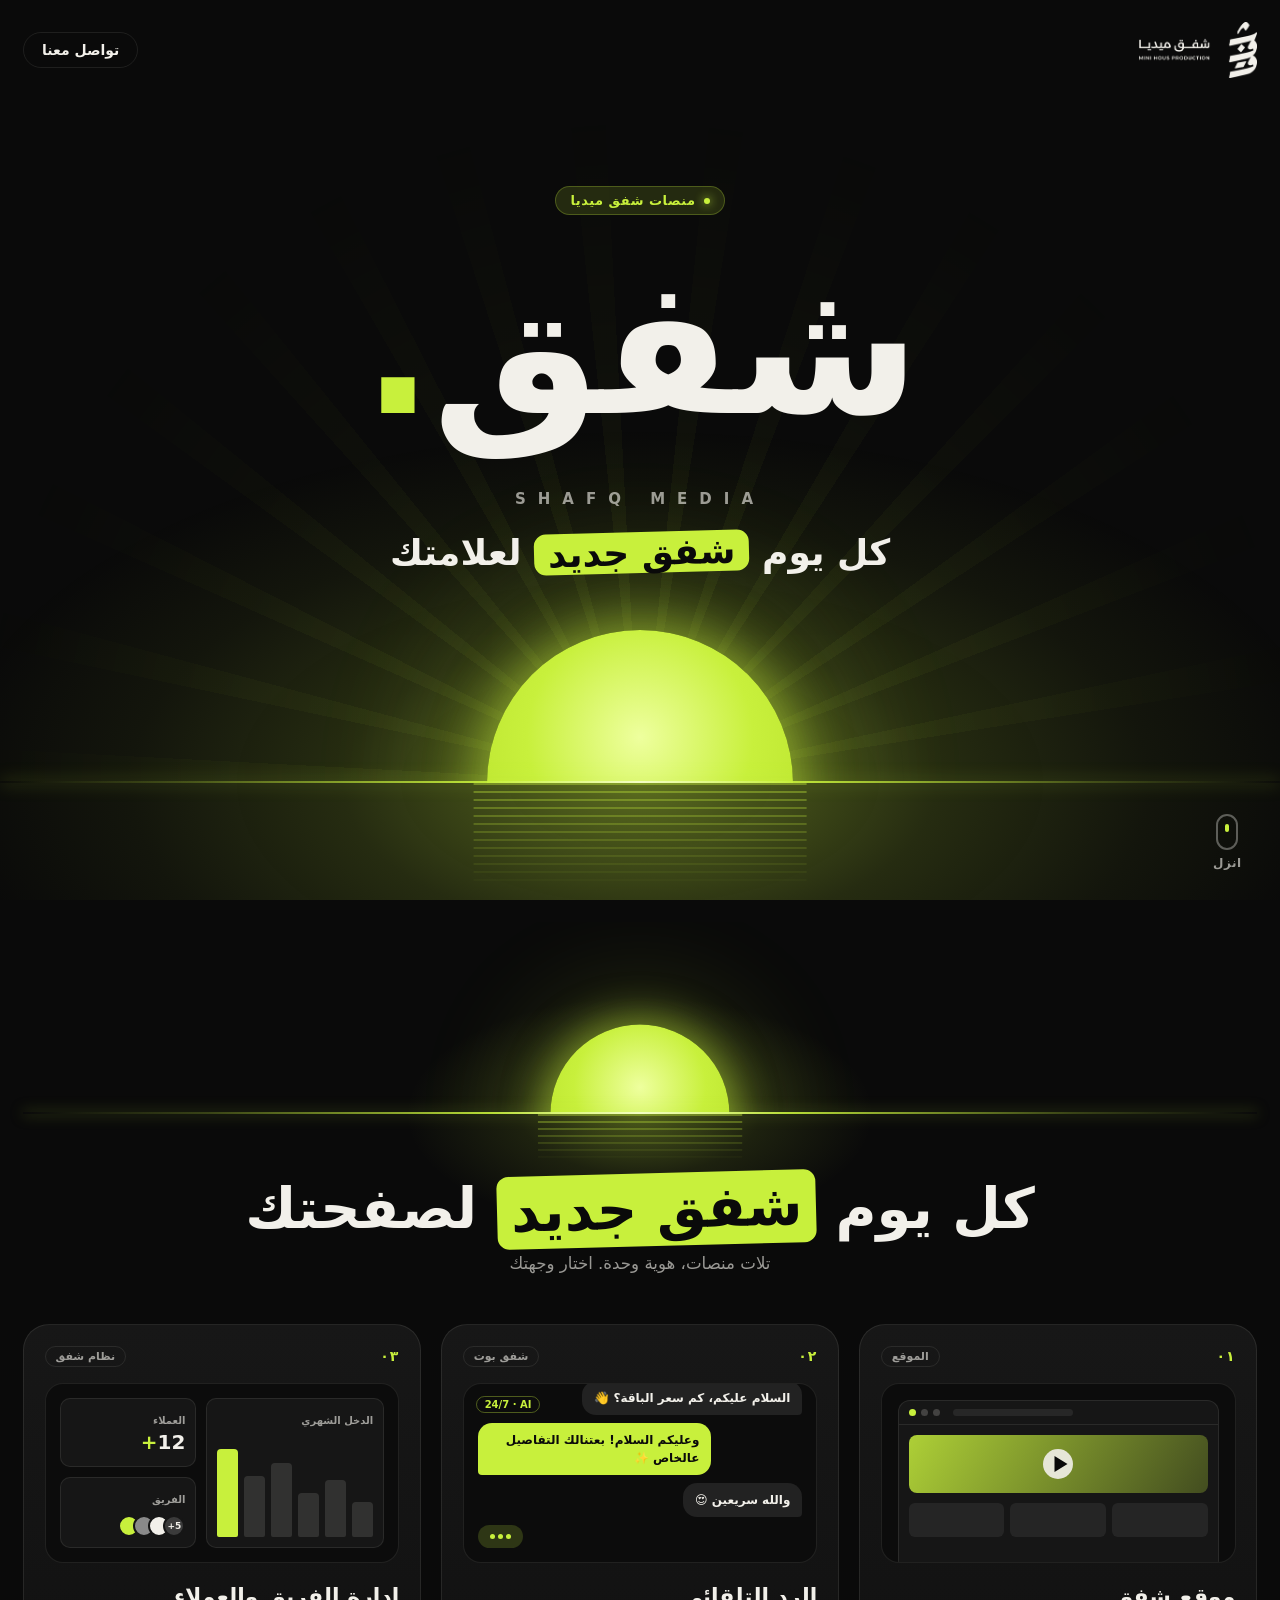
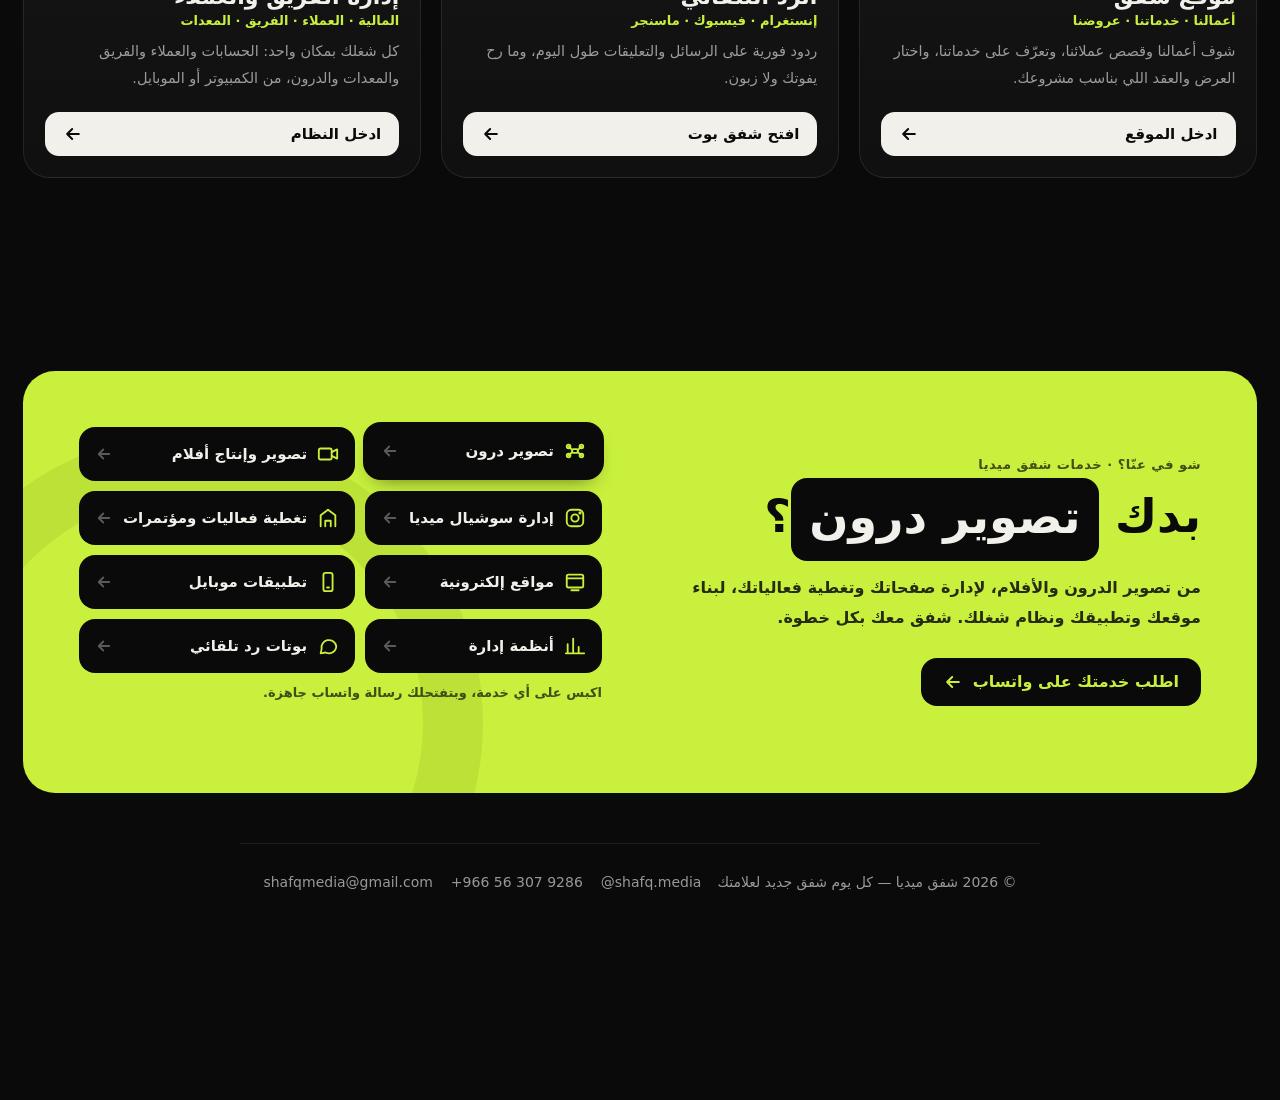
==== index.html @ 23f75e8e "Add files via upload" ====
<!DOCTYPE html>
<html lang="ar" dir="rtl">
<head>
<meta charset="UTF-8">
<meta http-equiv="Content-Security-Policy" content="default-src 'self'; script-src 'sha256-lGGF8klqUWs5OSQAE6lnbi9eS2VYs8Xr4jfZ5Y9bAA0='; style-src 'self' 'unsafe-inline' https://fonts.googleapis.com; font-src https://fonts.gstatic.com; img-src 'self' data: blob: https:; media-src 'self' blob: https:; connect-src 'self'; frame-src 'none'; object-src 'none'; base-uri 'none'; form-action 'self'; upgrade-insecure-requests">
<meta name="referrer" content="strict-origin-when-cross-origin">
<meta name="viewport" content="width=device-width, initial-scale=1">
<title>شفق ميديا | كل يوم شفق جديد لمشروعك</title>
<meta name="description" content="شفق ميديا — كل يوم شفق جديد لمشروعك. موقع شفق، شفق بوت للرد التلقائي، ونظام إدارة الفريق والعملاء.">
<link rel="icon" type="image/png" href="[data-uri]">
<link rel="preconnect" href="https://fonts.googleapis.com">
<link rel="preconnect" href="https://fonts.gstatic.com" crossorigin>
<link href="https://fonts.googleapis.com/css2?family=Cairo:wght@400;600;700;900&display=swap" rel="stylesheet">
<style>
  :root{
    --lime:#C8F03C;
    --lime-soft:rgba(200,240,60,.14);
    --black:#0A0A0A;
    --ink:#121212;
    --card:#151515;
    --line:rgba(242,240,234,.09);
    --off:#F2F0EA;
    --muted:rgba(242,240,234,.62);
  }
  *{box-sizing:border-box;margin:0;padding:0}
  html{scroll-behavior:smooth;scroll-snap-type:y proximity}
  body{
    font-family:'Cairo',system-ui,sans-serif;
    background:var(--black);
    color:var(--off);
    min-height:100vh;
    overflow-x:hidden;
    -webkit-font-smoothing:antialiased;
  }
  a{color:inherit;text-decoration:none}

  /* ---------- top bar ---------- */
  .top{
    position:absolute;top:0;left:0;right:0;z-index:20;
    display:flex;align-items:center;justify-content:space-between;
    max-width:none;margin:0 auto;padding:22px clamp(16px,1.8vw,36px);
  }
  .brand{display:flex;align-items:center;gap:12px;font-weight:900;font-size:22px}
  .brand-logo{height:clamp(52px,4.4vw,72px);width:auto;display:block}
  @media (max-width:520px){.brand-logo{height:38px}}
  .brand small{display:block;font-size:10px;letter-spacing:3px;font-weight:600;color:var(--muted);direction:ltr;text-align:right;margin-top:-4px}
  .top-cta{
    font-size:14px;font-weight:700;
    padding:9px 18px;border-radius:999px;
    border:1px solid var(--line);
    transition:.25s;
  }
  .top-cta:hover{border-color:var(--lime);color:var(--lime)}

  /* ---------- hero ---------- */
  /* ---------- الشاشات التلاتة ---------- */
  .screen{position:relative;min-height:100vh;min-height:100svh;scroll-snap-align:start}
  .hero{
    text-align:center;
    padding:clamp(84px,13vh,120px) 24px 0;
    overflow:hidden;
    display:flex;flex-direction:column;justify-content:center;
    --p:0;--hz:13vh;
  }
  .sky{
    position:absolute;inset:0;z-index:0;pointer-events:none;
    /* مع النزول: الشمس بتغيب لتحت */
    transform:translateY(calc(var(--p) * 35vh));
    opacity:calc(1 - var(--p) * 1.1);
  }
  /* ---------- الشمس: بتطلع من ورا خط الأفق ---------- */
  .halo{
    position:absolute;left:50%;bottom:var(--hz);
    width:min(1500px,170vw);height:min(760px,90vw);border-radius:50%;
    transform:translate(-50%,50%) scale(.5);
    background:radial-gradient(ellipse at center, rgba(200,240,60,.42) 0%, rgba(200,240,60,.15) 28%, rgba(200,240,60,.05) 48%, transparent 66%);
    opacity:0;animation:haloIn 3s ease .4s forwards;
  }
  @keyframes haloIn{to{opacity:1;transform:translate(-50%,50%) scale(1)}}
  .sun-wrap{position:absolute;left:0;right:0;bottom:var(--hz);height:clamp(360px,40vw,560px);overflow:hidden}
  .sun-core{
    position:absolute;left:50%;bottom:0;
    width:clamp(180px,min(24vw,34vh),340px);aspect-ratio:1;border-radius:50%;
    background:radial-gradient(circle at 50% 35%, #EEFF9E 0%, var(--lime) 45%, #B4DC25 100%);
    box-shadow:0 0 50px 8px rgba(200,240,60,.5), 0 0 140px 40px rgba(200,240,60,.2);
    transform:translate(-50%,100%);
    animation:sunrise 2.8s cubic-bezier(.2,.8,.2,1) .3s forwards;
  }
  @keyframes sunrise{to{transform:translate(-50%,50%)}}
  .horizon{
    position:absolute;left:0;right:0;bottom:var(--hz);height:2px;
    background:linear-gradient(90deg,transparent 0%,rgba(200,240,60,.25) 15%,rgba(200,240,60,.9) 38%,#F4FFC4 50%,rgba(200,240,60,.9) 62%,rgba(200,240,60,.25) 85%,transparent 100%);
    box-shadow:0 0 16px rgba(200,240,60,.55);
    transform:scaleX(0);animation:hzIn 1.6s cubic-bezier(.2,.8,.2,1) .1s forwards;
  }
  @keyframes hzIn{to{transform:scaleX(1)}}
  /* انعكاس الشمس تحت الأفق */
  .reflect{
    position:absolute;left:50%;bottom:0;height:var(--hz);
    width:clamp(220px,26vw,380px);transform:translateX(-50%);
    background:repeating-linear-gradient(to bottom, rgba(200,240,60,.38) 0 2px, transparent 2px 8px);
    -webkit-mask:linear-gradient(to bottom,#000 0%,transparent 90%);
            mask:linear-gradient(to bottom,#000 0%,transparent 90%);
    opacity:0;animation:fade 2s ease 2s forwards;
  }
  .rays{
    position:absolute;left:50%;bottom:var(--hz);transform:translateX(-50%);
    width:1600px;height:800px;opacity:0;
    background:repeating-conic-gradient(from 270deg at 50% 100%, rgba(200,240,60,.07) 0deg 3deg, transparent 3deg 12deg);
    -webkit-mask:radial-gradient(circle at 50% 100%, #000 0%, transparent 60%);
            mask:radial-gradient(circle at 50% 100%, #000 0%, transparent 60%);
    animation:fade 2s ease 1.4s forwards;
  }
  @keyframes fade{to{opacity:1}}

  .hero-inner{
    position:relative;z-index:2;padding-bottom:calc(var(--hz) + clamp(70px,min(11vw,16vh),160px));
    transform:translateY(calc(var(--p) * -90px)) scale(calc(1 - var(--p) * .12));
    opacity:calc(1 - var(--p) * 1.3);
    filter:blur(calc(var(--p) * 6px));
    will-change:transform,opacity;
  }
  /* لما تمرق الماوس على «شفق جديد» الشمس بتتوهج */
  .sun-core,.halo,.rays{transition:filter .5s, box-shadow .5s}
  body.glow .sun-core{box-shadow:0 0 80px 20px rgba(200,240,60,.75), 0 0 220px 70px rgba(200,240,60,.3);filter:brightness(1.1)}
  body.glow .halo{filter:brightness(1.5)}
  body.glow .rays{filter:brightness(2.4)}
  .eyebrow{
    display:inline-flex;align-items:center;gap:8px;
    font-size:13px;font-weight:700;letter-spacing:.5px;
    color:var(--lime);
    background:var(--lime-soft);
    border:1px solid rgba(200,240,60,.25);
    padding:6px 14px;border-radius:999px;
    opacity:0;animation:up .8s ease .3s forwards;
  }
  .eyebrow i{width:6px;height:6px;border-radius:50%;background:var(--lime);box-shadow:0 0 10px var(--lime)}
  .wordmark{
    font-size:clamp(72px,min(18vw,21vh),190px);
    font-weight:900;line-height:1.35;
    margin-top:6px;
    letter-spacing:-2px;
    opacity:0;animation:up 1s ease .45s forwards;
  }
  .wordmark span{color:var(--lime)}
  .latin{
    direction:ltr;
    font-size:clamp(12px,1.6vw,15px);font-weight:600;
    letter-spacing:clamp(6px,1.4vw,12px);
    color:var(--muted);
    margin-top:clamp(4px,1.2vw,14px);
    position:relative;z-index:1;
    opacity:0;animation:up 1s ease .6s forwards;
  }
  .slogan{
    margin-top:clamp(10px,2.6vh,26px);
    font-size:clamp(22px,3.6vw,36px);
    font-weight:700;
    opacity:0;animation:up 1s ease .8s forwards;
  }
  .sn{
    position:relative;
    color:var(--black);background:var(--lime);
    padding:0 14px;border-radius:12px;
    display:inline-block;transform:rotate(-1.5deg);
    cursor:default;
    transition:transform .5s cubic-bezier(.3,1.6,.4,1), box-shadow .5s;
  }
  .sn span{display:inline-block;transition:transform .45s cubic-bezier(.3,1.8,.4,1)}
  /* حركة «شفق جديد» عند مرور الماوس */
  .sn::before{
    content:"";position:absolute;inset:-60% -30%;z-index:-1;border-radius:50%;
    background:repeating-conic-gradient(rgba(200,240,60,.55) 0deg 4deg, transparent 4deg 16deg);
    -webkit-mask:radial-gradient(circle, transparent 28%, #000 30%, transparent 70%);
            mask:radial-gradient(circle, transparent 28%, #000 30%, transparent 70%);
    opacity:0;transform:scale(.4) rotate(0deg);
    transition:opacity .4s, transform .8s cubic-bezier(.2,.8,.2,1);
    pointer-events:none;
  }
  .sn::after{
    content:"";position:absolute;inset:0;border-radius:inherit;
    background:linear-gradient(110deg,transparent 30%,rgba(255,255,255,.75) 50%,transparent 70%);
    background-size:250% 100%;background-position:120% 0;
    pointer-events:none;
  }
  .sn:hover,.sn.tap{transform:rotate(0) scale(1.1);box-shadow:0 0 0 6px rgba(200,240,60,.18),0 0 60px 8px rgba(200,240,60,.45)}
  .sn:hover::before,.sn.tap::before{opacity:1;transform:scale(1) rotate(40deg)}
  .sn:hover::after,.sn.tap::after{animation:shine 1s ease}
  .sn:hover span:first-child,.sn.tap span:first-child{transform:translateY(-7px) rotate(-4deg)}
  .sn:hover span:last-child,.sn.tap span:last-child{transform:translateY(-7px) rotate(4deg);transition-delay:.08s}
  @keyframes shine{to{background-position:-120% 0}}

  /* سهم «انزل» */
  .cue{
    position:absolute;right:clamp(16px,3vw,48px);bottom:calc(var(--hz) / 2 - 28px);z-index:5;
    display:flex;flex-direction:column;align-items:center;gap:6px;
    color:var(--muted);font-size:12px;font-weight:700;letter-spacing:.5px;
    opacity:calc(1 - var(--p) * 3);
  }
  .cue i{width:22px;height:36px;border:2px solid rgba(242,240,234,.35);border-radius:999px;position:relative}
  .cue i::after{content:"";position:absolute;left:50%;top:8px;width:4px;height:8px;margin-left:-2px;border-radius:4px;background:var(--lime);animation:wheel 1.6s ease-in-out infinite}
  @keyframes wheel{0%{transform:translateY(0);opacity:1}70%{transform:translateY(14px);opacity:0}100%{opacity:0}}

  /* الانتقال بين الشاشات: كل عنصر بيطلع لما يبيّن */
  [data-reveal]{opacity:0;transform:translateY(40px);transition:opacity .9s ease, transform 1s cubic-bezier(.2,.8,.2,1)}
  [data-reveal].in{opacity:1;transform:none}
  [data-reveal="2"]{transition-delay:.15s}[data-reveal="3"]{transition-delay:.3s}[data-reveal="4"]{transition-delay:.45s}

  /* ---------- الشاشة التانية ---------- */
  .screen2{display:flex;flex-direction:column;justify-content:center;padding:90px 0 60px}
  .dawn{position:relative;text-align:center;margin-bottom:clamp(28px,4vw,56px)}
  .dawn-art{position:relative;height:clamp(140px,15vw,210px)}
  .dawn-glow{position:absolute;left:50%;bottom:0;width:clamp(320px,38vw,600px);height:clamp(160px,19vw,300px);transform:translate(-50%,50%);border-radius:50%;background:radial-gradient(ellipse at center, rgba(200,240,60,.34) 0%, rgba(200,240,60,.1) 35%, transparent 68%);opacity:0;transition:opacity 1.6s ease .7s, filter .5s}
  .dawn.in .dawn-glow{opacity:1}
  /* نفس شمس الشاشة الأولى بس أصغر: بتطلع من ورا خط الأفق */
  .dawn-sun{position:absolute;left:0;right:0;bottom:0;height:100%;overflow:hidden}
  .dawn-sun::before{
    content:"";position:absolute;left:50%;bottom:0;
    width:clamp(130px,14vw,210px);aspect-ratio:1;border-radius:50%;
    background:radial-gradient(circle at 50% 35%, #EEFF9E 0%, var(--lime) 45%, #B4DC25 100%);
    box-shadow:0 0 40px 6px rgba(200,240,60,.5), 0 0 110px 28px rgba(200,240,60,.18);
    transform:translate(-50%,100%);
    transition:transform 1.8s cubic-bezier(.2,.8,.2,1) .35s, box-shadow .5s, filter .5s;
  }
  .dawn.in .dawn-sun::before{transform:translate(-50%,50%)}
  .dawn.glow .dawn-sun::before{box-shadow:0 0 70px 16px rgba(200,240,60,.75), 0 0 180px 50px rgba(200,240,60,.3);filter:brightness(1.1)}
  .dawn-line{
    position:absolute;left:0;right:0;bottom:0;height:2px;
    background:linear-gradient(90deg,transparent 0%,rgba(200,240,60,.25) 15%,rgba(200,240,60,.9) 38%,#F4FFC4 50%,rgba(200,240,60,.9) 62%,rgba(200,240,60,.25) 85%,transparent 100%);
    box-shadow:0 0 14px rgba(200,240,60,.5);
    transform:scaleX(0);transition:transform 1.4s cubic-bezier(.2,.8,.2,1) .15s;
  }
  .dawn.in .dawn-line{transform:scaleX(1)}
  .dawn-reflect{
    position:absolute;left:50%;top:100%;height:clamp(34px,4vw,56px);
    width:clamp(150px,16vw,240px);transform:translateX(-50%);
    background:repeating-linear-gradient(to bottom, rgba(200,240,60,.38) 0 2px, transparent 2px 7px);
    -webkit-mask:linear-gradient(to bottom,#000,transparent 90%);
            mask:linear-gradient(to bottom,#000,transparent 90%);
    opacity:0;transition:opacity 1.4s ease 1.4s;
  }
  .dawn.in .dawn-reflect{opacity:1}
  .dawn h2{position:relative;margin-top:clamp(40px,4.6vw,64px);font-size:clamp(28px,4.6vw,56px);font-weight:900;line-height:1.3}
  .dawn h2 b{color:var(--black);background:var(--lime);padding:0 14px;border-radius:12px;display:inline-block;transform:rotate(-1.5deg)}
  .dawn.glow .dawn-glow{filter:brightness(1.9)}
  .dawn p{color:var(--muted);font-size:clamp(15px,1.3vw,18px);margin-top:8px}
  .screen2 .cards .card{opacity:0;transform:translateY(50px);animation:none;transition:opacity .9s ease, transform 1s cubic-bezier(.2,.8,.2,1), border-color .35s, box-shadow .45s}
  .screen2 .cards.in .card{opacity:1;transform:none}
  .screen2 .cards.in .card:nth-child(2){transition-delay:.15s}
  .screen2 .cards.in .card:nth-child(3){transition-delay:.3s}
  .screen2 .cards.in .card:hover{transform:translateY(-8px);transition-delay:0s}

  /* ---------- الشاشة التالتة ---------- */
  .screen3{display:flex;flex-direction:column;justify-content:center;padding:70px 0 0}
  .screen3 .build{margin:0}
  @keyframes up{from{opacity:0;transform:translateY(18px)}to{opacity:1;transform:none}}

  /* ---------- cards ---------- */
  .section{max-width:none;margin:0 auto;padding:0 clamp(16px,1.8vw,36px)}
  .section-head{display:none}
  .section-head h2{font-size:clamp(24px,3vw,32px);font-weight:900}
  .section-head p{color:var(--muted);font-size:15px}

  .cards{
    display:grid;grid-template-columns:repeat(3,1fr);gap:clamp(16px,1.6vw,28px);
    position:relative;z-index:3;
  }
  .card{
    position:relative;
    display:flex;flex-direction:column;
    background:linear-gradient(180deg,#171717 0%, #101010 100%);
    border:1px solid var(--line);
    border-radius:26px;
    padding:clamp(20px,1.6vw,30px);
    overflow:hidden;
    transition:transform .45s cubic-bezier(.2,.8,.2,1), border-color .35s, box-shadow .45s;
    opacity:0;animation:up .9s ease forwards;
  }
  .card:nth-child(1){animation-delay:1.3s}
  .card:nth-child(2){animation-delay:1.45s}
  .card:nth-child(3){animation-delay:1.6s}
  .card::before{
    content:"";position:absolute;inset:0;border-radius:inherit;pointer-events:none;
    background:radial-gradient(420px circle at var(--mx,50%) var(--my,0%), rgba(200,240,60,.13), transparent 45%);
    opacity:0;transition:opacity .35s;
  }
  .card:hover{transform:translateY(-8px);border-color:rgba(200,240,60,.45);box-shadow:0 30px 60px -30px rgba(200,240,60,.35)}
  .card:hover::before{opacity:1}

  .card-top{display:flex;justify-content:space-between;align-items:center;margin-bottom:16px}
  .num{font-size:14px;font-weight:900;color:var(--lime);letter-spacing:1px}
  .tag{font-size:11px;font-weight:700;color:var(--muted);border:1px solid var(--line);padding:3px 10px;border-radius:999px}

  .scene{
    height:clamp(180px,13vw,250px);border-radius:18px;
    background:#0C0C0C;
    border:1px solid var(--line);
    position:relative;overflow:hidden;
    margin-bottom:20px;
  }
  .card h3{font-size:clamp(22px,1.7vw,30px);font-weight:900;line-height:1.3}
  .card .sub{color:var(--lime);font-size:13px;font-weight:700;margin-top:2px}
  .card p{color:var(--muted);font-size:clamp(14.5px,1vw,17px);line-height:1.85;margin-top:10px;flex:1}
  .go{
    margin-top:20px;
    display:flex;align-items:center;justify-content:space-between;
    background:var(--off);color:var(--black);
    font-weight:800;font-size:15px;
    padding:12px 18px;border-radius:14px;
    transition:.3s;
  }
  .go svg{transition:transform .3s}
  .card:hover .go{background:var(--lime)}
  .card:hover .go svg{transform:translateX(-5px)}

  /* scene 1 — website */
  .browser{position:absolute;inset:16px 16px -10px;background:#161616;border:1px solid var(--line);border-radius:12px;overflow:hidden}
  .browser-bar{display:flex;gap:5px;padding:8px 10px;border-bottom:1px solid var(--line);direction:ltr}
  .browser-bar i{width:7px;height:7px;border-radius:50%;background:rgba(242,240,234,.2)}
  .browser-bar i:first-child{background:var(--lime)}
  .browser-bar span{margin-left:8px;height:7px;flex:1;max-width:120px;border-radius:4px;background:rgba(242,240,234,.08)}
  .b-hero{margin:10px;height:58px;border-radius:8px;background:linear-gradient(120deg,rgba(200,240,60,.85),rgba(200,240,60,.25));position:relative;overflow:hidden}
  .b-hero::after{content:"";position:absolute;top:50%;left:50%;transform:translate(-50%,-50%);width:0;height:0;border-left:13px solid var(--black);border-top:8px solid transparent;border-bottom:8px solid transparent;margin-left:3px}
  .b-hero::before{content:"";position:absolute;top:50%;left:50%;transform:translate(-50%,-50%);width:30px;height:30px;border-radius:50%;background:rgba(242,240,234,.9)}
  .b-grid{display:grid;grid-template-columns:repeat(3,1fr);gap:6px;margin:0 10px}
  .b-grid i{height:34px;border-radius:6px;background:rgba(242,240,234,.07);animation:shimmer 2.4s ease-in-out infinite}
  .b-grid i:nth-child(2){animation-delay:.3s}.b-grid i:nth-child(3){animation-delay:.6s}
  @keyframes shimmer{50%{background:rgba(200,240,60,.18)}}

  /* scene 2 — auto reply */
  .chat{position:absolute;inset:14px;display:flex;flex-direction:column;gap:8px;justify-content:flex-end}
  .bub{max-width:72%;padding:8px 12px;border-radius:14px;font-size:12px;font-weight:600;line-height:1.5;opacity:0;transform:translateY(8px)}
  .bub.in{align-self:flex-start;background:#222;border-bottom-right-radius:4px;color:var(--off)}
  .bub.out{align-self:flex-end;background:var(--lime);color:var(--black);border-bottom-left-radius:4px}
  .card.play .bub{animation:pop .5s ease forwards}
  .card.play .bub:nth-child(1){animation-delay:.2s}
  .card.play .bub:nth-child(2){animation-delay:1.1s}
  .card.play .bub:nth-child(3){animation-delay:2s}
  .typing{align-self:flex-end;display:flex;gap:3px;padding:9px 12px;background:rgba(200,240,60,.18);border-radius:14px;opacity:0}
  .card.play .typing{animation:pop .4s ease 2.8s forwards}
  .typing i{width:5px;height:5px;border-radius:50%;background:var(--lime);animation:dot 1s infinite}
  .typing i:nth-child(2){animation-delay:.15s}.typing i:nth-child(3){animation-delay:.3s}
  @keyframes pop{to{opacity:1;transform:none}}
  @keyframes dot{50%{transform:translateY(-3px);opacity:.4}}
  .badge-ai{position:absolute;top:12px;left:12px;font-size:10px;font-weight:800;direction:ltr;color:var(--lime);border:1px solid rgba(200,240,60,.35);padding:2px 8px;border-radius:999px}

  /* scene 3 — management */
  .dash{position:absolute;inset:14px;display:grid;grid-template-columns:1.3fr 1fr;gap:10px}
  .panel{background:#161616;border:1px solid var(--line);border-radius:10px;padding:10px;position:relative}
  .panel small{font-size:10px;color:var(--muted);font-weight:700}
  .bars{position:absolute;inset:auto 10px 10px 10px;height:92px;display:flex;align-items:flex-end;gap:6px}
  .bars i{flex:1;border-radius:4px 4px 2px 2px;background:rgba(242,240,234,.12);height:20%;transition:height 1.1s cubic-bezier(.2,.8,.2,1)}
  .bars i.hi{background:var(--lime)}
  .card.play .bars i:nth-child(1){height:38%}
  .card.play .bars i:nth-child(2){height:62%}
  .card.play .bars i:nth-child(3){height:48%}
  .card.play .bars i:nth-child(4){height:80%}
  .card.play .bars i:nth-child(5){height:66%}
  .card.play .bars i:nth-child(6){height:95%}
  .stack{display:flex;flex-direction:column;gap:10px}
  .stack .panel{flex:1}
  .big{font-size:20px;font-weight:900;color:var(--off);direction:ltr;text-align:right;margin-top:2px}
  .big em{font-style:normal;color:var(--lime)}
  .avatars{display:flex;margin-top:8px;direction:ltr;justify-content:flex-end}
  .avatars i{width:22px;height:22px;border-radius:50%;border:2px solid #161616;margin-left:-7px;background:#333}
  .avatars i:nth-child(1){background:var(--lime)}
  .avatars i:nth-child(2){background:#8a8a8a}
  .avatars i:nth-child(3){background:#F2F0EA}
  .avatars i:nth-child(4){background:#3b3b3b;display:grid;place-items:center;font-size:9px;font-style:normal;color:var(--off);font-weight:800}

  /* ---------- build service ---------- */
  .build{
    margin:90px auto 0;
    position:relative;
    border-radius:32px;
    background:var(--lime);
    color:var(--black);
    padding:clamp(28px,5vw,56px);
    overflow:hidden;
    display:grid;grid-template-columns:1.2fr 1fr;gap:30px;align-items:center;
  }
  .build::after{
    content:"";position:absolute;left:-120px;bottom:-220px;width:460px;height:460px;border-radius:50%;
    border:60px solid rgba(10,10,10,.06);
  }
  .build .kicker{font-size:13px;font-weight:800;letter-spacing:.5px;opacity:.7}
  .build h2{font-size:clamp(26px,3.6vw,46px);font-weight:900;line-height:1.6;margin-top:6px;white-space:nowrap}
  .build p{font-size:16px;line-height:1.9;margin-top:12px;max-width:520px;font-weight:600;opacity:.85}
  .chips{display:grid;grid-template-columns:1fr 1fr;grid-auto-rows:1fr;gap:10px;position:relative;z-index:1}
  .chip{
    position:relative;cursor:pointer;
    display:flex;align-items:center;gap:10px;
    background:var(--black);color:var(--off);
    padding:12px 16px;border-radius:16px;
    font-weight:700;font-size:15px;
    white-space:nowrap;min-height:54px;
    transition:transform .25s, box-shadow .25s;
  }
  .chip.on{transform:translateY(-3px);box-shadow:0 0 0 2px var(--black), 0 10px 20px -10px rgba(0,0,0,.6)}
  .chip .wa{margin-inline-start:auto;opacity:.35;transition:opacity .25s, transform .25s}
  .chip:hover{transform:translateY(-4px) scale(1.02);box-shadow:0 14px 28px -12px rgba(0,0,0,.7)}
  .chip:hover .wa{opacity:1;transform:translateX(-4px)}
  .chip:active{transform:scale(.97)}
  .chips-note{grid-column:1/-1;font-size:13px;font-weight:700;opacity:.7;margin-top:2px}
  .rotator{
    display:inline-block;position:relative;
    background:var(--black);color:var(--off);
    padding:.12em .4em .22em;border-radius:16px;
    line-height:1.45;white-space:nowrap;vertical-align:middle;
    transition:opacity .3s, transform .3s;
  }
  .rotator.out{opacity:0;transform:translateY(10px)}
  .chip svg{flex:none}
  .build-cta{
    margin-top:24px;display:inline-flex;align-items:center;gap:10px;
    background:var(--black);color:var(--lime);
    padding:14px 22px;border-radius:16px;font-weight:800;font-size:16px;
    transition:transform .25s;
  }
  .build-cta:hover{transform:translateY(-3px)}

  /* ---------- footer ---------- */
  footer{
    max-width:none;margin:50px auto 0;padding:30px clamp(16px,1.8vw,36px) 40px;
    border-top:1px solid var(--line);
    display:flex;flex-wrap:wrap;gap:16px;justify-content:space-between;align-items:center;
    color:var(--muted);font-size:14px;
  }
  footer .links{display:flex;gap:18px;flex-wrap:wrap}
  footer a:hover{color:var(--lime)}
  footer .ltr{direction:ltr;display:inline-block}

  @media (max-width:960px){
    .cards{grid-template-columns:1fr;max-width:520px;margin:0 auto}
    .build{grid-template-columns:1fr}
    .screen2{padding-top:70px}
  }
  @media (max-width:480px){.chip{font-size:13px;padding:10px 12px;gap:8px}.chip svg{width:18px;height:18px}}
  @media (max-width:640px){.chips{grid-template-columns:1fr;grid-auto-rows:auto}.chip{white-space:normal}.build h2{font-size:clamp(17px,5.6vw,26px)}}
  @media (prefers-reduced-motion:reduce){
    *,*::before,*::after{animation-duration:.01ms!important;animation-delay:0s!important;transition:none!important}
  }
</style>
</head>
<body>

<!-- ============ روابط المنصات — عدّلها من هون ============ -->
<!--
  موقع شفق:            /site/
  شفق بوت:             https://bot.shafqmedia.com/
  نظام الفريق والعملاء: /shafq-app/
  واتساب:              https://wa.me/966563079286
-->

<header class="top">
  <a class="brand" href="#"><img class="brand-logo" src="[data-uri]" alt="شفق ميديا"></a>
  <a class="top-cta" href="https://wa.me/966563079286" target="_blank" rel="noopener">تواصل معنا</a>
</header>

<section class="screen hero" id="top">
  <div class="sky">
    <div class="halo"></div>
    <div class="rays"></div>
    <div class="sun-wrap"><div class="sun-core"></div></div>
    <div class="horizon"></div>
    <div class="reflect"></div>
  </div>
  <div class="hero-inner">
    <span class="eyebrow"><i></i>منصات شفق ميديا</span>
    <h1 class="wordmark">شفق<span>.</span></h1>
    <div class="latin">SHAFQ MEDIA</div>
    <div class="slogan">كل يوم <b class="sn" id="shafqNew"><span>شفق</span> <span>جديد</span></b> لعلامتك</div>
  </div>
  <a class="cue" href="#platforms" aria-label="انزل"><i></i>انزل</a>
</section>

<main>
<section class="screen screen2 section" id="platforms">
  <div class="dawn" data-reveal>
    <div class="dawn-art"><div class="dawn-glow"></div><div class="dawn-sun"></div><div class="dawn-line"></div><div class="dawn-reflect"></div></div>
    <h2>كل يوم <b class="sn"><span>شفق</span> <span>جديد</span></b> لصفحتك</h2>
    <p>تلات منصات، هوية وحدة. اختار وجهتك</p>
  </div>
  <div class="section-head">
    <h2>اختر وجهتك</h2>
    <p>تلات منصات، هوية وحدة</p>
  </div>

  <div class="cards" id="cards">
    <!-- 01 الموقع -->
    <a class="card" href="/site/" >
      <div class="card-top"><span class="num">٠١</span><span class="tag">الموقع</span></div>
      <div class="scene">
        <div class="browser">
          <div class="browser-bar"><i></i><i></i><i></i><span></span></div>
          <div class="b-hero"></div>
          <div class="b-grid"><i></i><i></i><i></i></div>
        </div>
      </div>
      <h3>موقع شفق</h3>
      <div class="sub">أعمالنا · خدماتنا · عروضنا</div>
      <p>شوف أعمالنا وقصص عملائنا، وتعرّف على خدماتنا، واختار العرض والعقد اللي بناسب مشروعك.</p>
      <span class="go">ادخل الموقع
        <svg width="20" height="20" viewBox="0 0 24 24" fill="none" stroke="currentColor" stroke-width="2.4" stroke-linecap="round" stroke-linejoin="round"><path d="M19 12H5M11 6l-6 6 6 6"/></svg>
      </span>
    </a>

    <!-- 02 الرد التلقائي -->
    <a class="card" href="https://bot.shafqmedia.com/" target="_blank" rel="noopener">
      <div class="card-top"><span class="num">٠٢</span><span class="tag">شفق بوت</span></div>
      <div class="scene">
        <span class="badge-ai">24/7 · AI</span>
        <div class="chat">
          <div class="bub in">السلام عليكم، كم سعر الباقة؟ 👋</div>
          <div class="bub out">وعليكم السلام! بعتنالك التفاصيل عالخاص ✨</div>
          <div class="bub in">والله سريعين 😍</div>
          <div class="typing"><i></i><i></i><i></i></div>
        </div>
      </div>
      <h3>الرد التلقائي</h3>
      <div class="sub">إنستغرام · فيسبوك · ماسنجر</div>
      <p>ردود فورية على الرسائل والتعليقات طول اليوم، وما رح يفوتك ولا زبون.</p>
      <span class="go">افتح شفق بوت
        <svg width="20" height="20" viewBox="0 0 24 24" fill="none" stroke="currentColor" stroke-width="2.4" stroke-linecap="round" stroke-linejoin="round"><path d="M19 12H5M11 6l-6 6 6 6"/></svg>
      </span>
    </a>

    <!-- 03 نظام الإدارة -->
    <a class="card" href="/shafq-app/" >
      <div class="card-top"><span class="num">٠٣</span><span class="tag">نظام شفق</span></div>
      <div class="scene">
        <div class="dash">
          <div class="panel">
            <small>الدخل الشهري</small>
            <div class="bars"><i></i><i></i><i></i><i></i><i></i><i class="hi"></i></div>
          </div>
          <div class="stack">
            <div class="panel"><small>العملاء</small><div class="big"><em>+</em>12</div></div>
            <div class="panel"><small>الفريق</small>
              <div class="avatars"><i></i><i></i><i></i><i>+5</i></div>
            </div>
          </div>
        </div>
      </div>
      <h3>إدارة الفريق والعملاء</h3>
      <div class="sub">المالية · العملاء · الفريق · المعدات</div>
      <p>كل شغلك بمكان واحد: الحسابات والعملاء والفريق والمعدات والدرون، من الكمبيوتر أو الموبايل.</p>
      <span class="go">ادخل النظام
        <svg width="20" height="20" viewBox="0 0 24 24" fill="none" stroke="currentColor" stroke-width="2.4" stroke-linecap="round" stroke-linejoin="round"><path d="M19 12H5M11 6l-6 6 6 6"/></svg>
      </span>
    </a>
  </div>

</section>

<!-- الشاشة التالتة: خدمات شفق -->
<section class="screen screen3 section" id="services">
  <section class="build" data-reveal>
    <div style="position:relative;z-index:1">
      <div class="kicker">شو في عنّا؟ · خدمات شفق ميديا</div>
      <h2>بدك <span class="rotator" id="rot">تصوير درون</span>؟</h2>
      <p>من تصوير الدرون والأفلام، لإدارة صفحاتك وتغطية فعالياتك، لبناء موقعك وتطبيقك ونظام شغلك. شفق معك بكل خطوة.</p>
      <a class="build-cta" href="https://wa.me/966563079286?text=%D8%A7%D9%84%D8%B3%D9%84%D8%A7%D9%85%20%D8%B9%D9%84%D9%8A%D9%83%D9%85%D8%8C%20%D8%A8%D8%AF%D9%8A%20%D8%A3%D8%B3%D8%AA%D9%81%D8%B3%D8%B1%20%D8%B9%D9%86%20%D8%AE%D8%AF%D9%85%D8%A7%D8%AA%D9%83%D9%85" target="_blank" rel="noopener">
        اطلب خدمتك على واتساب
        <svg width="20" height="20" viewBox="0 0 24 24" fill="none" stroke="currentColor" stroke-width="2.4" stroke-linecap="round" stroke-linejoin="round"><path d="M19 12H5M11 6l-6 6 6 6"/></svg>
      </a>
    </div>
    <div class="chips">
      <a class="chip" data-i="0" href="https://wa.me/966563079286?text=%D8%A7%D9%84%D8%B3%D9%84%D8%A7%D9%85%20%D8%B9%D9%84%D9%8A%D9%83%D9%85%20%D9%88%D8%B1%D8%AD%D9%85%D8%A9%20%D8%A7%D9%84%D9%84%D9%87%20%F0%9F%8C%85%0A%D8%A7%D9%84%D9%84%D9%87%20%D9%8A%D8%B9%D8%B7%D9%8A%D9%83%D9%85%20%D8%A7%D9%84%D8%B9%D8%A7%D9%81%D9%8A%D8%A9%20%D8%B4%D9%81%D9%82%20%D9%85%D9%8A%D8%AF%D9%8A%D8%A7%0A%D8%A8%D8%AF%D9%8A%20%D8%AA%D8%B5%D9%88%D9%8A%D8%B1%20%D8%AF%D8%B1%D9%88%D9%86%20%28%D8%AA%D8%B5%D9%88%D9%8A%D8%B1%20%D8%AC%D9%88%D9%8A%29.%0A%D9%85%D9%85%D9%83%D9%86%20%D8%AA%D8%A8%D8%B9%D8%AA%D9%88%D9%84%D9%8A%20%D8%A7%D9%84%D8%AA%D9%81%D8%A7%D8%B5%D9%8A%D9%84%20%D9%88%D8%A7%D9%84%D8%A3%D8%B3%D8%B9%D8%A7%D8%B1%D8%9F%0A%D9%88%D8%B4%D9%83%D8%B1%D8%A7%D9%8B%20%D8%A5%D9%84%D9%83%D9%85%20%F0%9F%99%8F" target="_blank" rel="noopener" title="اطلب تصوير درون على واتساب">
        <svg width="22" height="22" viewBox="0 0 24 24" fill="none" stroke="#C8F03C" stroke-width="2" stroke-linecap="round" stroke-linejoin="round"><rect x="9" y="10" width="6" height="4" rx="1"/><path d="M9 11L5 7M15 11l4-4M9 13l-4 4M15 13l4 4"/><circle cx="5" cy="7" r="2"/><circle cx="19" cy="7" r="2"/><circle cx="5" cy="17" r="2"/><circle cx="19" cy="17" r="2"/></svg>
        تصوير درون<svg class="wa" width="18" height="18" viewBox="0 0 24 24" fill="none" stroke="currentColor" stroke-width="2.4" stroke-linecap="round" stroke-linejoin="round"><path d="M19 12H5M11 6l-6 6 6 6"/></svg>
      </a>
      <a class="chip" data-i="1" href="https://wa.me/966563079286?text=%D8%A7%D9%84%D8%B3%D9%84%D8%A7%D9%85%20%D8%B9%D9%84%D9%8A%D9%83%D9%85%20%D9%88%D8%B1%D8%AD%D9%85%D8%A9%20%D8%A7%D9%84%D9%84%D9%87%20%F0%9F%8C%85%0A%D8%A7%D9%84%D9%84%D9%87%20%D9%8A%D8%B9%D8%B7%D9%8A%D9%83%D9%85%20%D8%A7%D9%84%D8%B9%D8%A7%D9%81%D9%8A%D8%A9%20%D8%B4%D9%81%D9%82%20%D9%85%D9%8A%D8%AF%D9%8A%D8%A7%0A%D8%A8%D8%AF%D9%8A%20%D8%AA%D8%B5%D9%88%D9%8A%D8%B1%20%D9%81%D9%8A%D9%84%D9%85%20%D8%A3%D9%88%20%D9%81%D9%8A%D8%AF%D9%8A%D9%88%20%D8%A5%D8%B9%D9%84%D8%A7%D9%86%D9%8A.%0A%D9%85%D9%85%D9%83%D9%86%20%D8%AA%D8%A8%D8%B9%D8%AA%D9%88%D9%84%D9%8A%20%D8%A7%D9%84%D8%AA%D9%81%D8%A7%D8%B5%D9%8A%D9%84%20%D9%88%D8%A7%D9%84%D8%A3%D8%B3%D8%B9%D8%A7%D8%B1%D8%9F%0A%D9%88%D8%B4%D9%83%D8%B1%D8%A7%D9%8B%20%D8%A5%D9%84%D9%83%D9%85%20%F0%9F%99%8F" target="_blank" rel="noopener" title="اطلب تصوير وإنتاج أفلام على واتساب">
        <svg width="22" height="22" viewBox="0 0 24 24" fill="none" stroke="#C8F03C" stroke-width="2" stroke-linecap="round" stroke-linejoin="round"><rect x="2" y="6" width="14" height="12" rx="2"/><path d="M16 10l6-3v10l-6-3"/></svg>
        تصوير وإنتاج أفلام<svg class="wa" width="18" height="18" viewBox="0 0 24 24" fill="none" stroke="currentColor" stroke-width="2.4" stroke-linecap="round" stroke-linejoin="round"><path d="M19 12H5M11 6l-6 6 6 6"/></svg>
      </a>
      <a class="chip" data-i="2" href="https://wa.me/966563079286?text=%D8%A7%D9%84%D8%B3%D9%84%D8%A7%D9%85%20%D8%B9%D9%84%D9%8A%D9%83%D9%85%20%D9%88%D8%B1%D8%AD%D9%85%D8%A9%20%D8%A7%D9%84%D9%84%D9%87%20%F0%9F%8C%85%0A%D8%A7%D9%84%D9%84%D9%87%20%D9%8A%D8%B9%D8%B7%D9%8A%D9%83%D9%85%20%D8%A7%D9%84%D8%B9%D8%A7%D9%81%D9%8A%D8%A9%20%D8%B4%D9%81%D9%82%20%D9%85%D9%8A%D8%AF%D9%8A%D8%A7%0A%D8%A8%D8%AF%D9%8A%20%D8%A5%D8%AF%D8%A7%D8%B1%D8%A9%20%D8%B5%D9%81%D8%AD%D8%A7%D8%AA%20%D8%A7%D9%84%D8%B3%D9%88%D8%B4%D9%8A%D8%A7%D9%84%20%D9%85%D9%8A%D8%AF%D9%8A%D8%A7%20%D9%84%D9%85%D8%B4%D8%B1%D9%88%D8%B9%D9%8A.%0A%D9%85%D9%85%D9%83%D9%86%20%D8%AA%D8%A8%D8%B9%D8%AA%D9%88%D9%84%D9%8A%20%D8%A7%D9%84%D8%AA%D9%81%D8%A7%D8%B5%D9%8A%D9%84%20%D9%88%D8%A7%D9%84%D8%A3%D8%B3%D8%B9%D8%A7%D8%B1%D8%9F%0A%D9%88%D8%B4%D9%83%D8%B1%D8%A7%D9%8B%20%D8%A5%D9%84%D9%83%D9%85%20%F0%9F%99%8F" target="_blank" rel="noopener" title="اطلب إدارة سوشيال ميديا على واتساب">
        <svg width="22" height="22" viewBox="0 0 24 24" fill="none" stroke="#C8F03C" stroke-width="2" stroke-linecap="round" stroke-linejoin="round"><rect x="3" y="3" width="18" height="18" rx="5"/><circle cx="12" cy="12" r="4"/><circle cx="17.5" cy="6.5" r=".8" fill="#C8F03C"/></svg>
        إدارة سوشيال ميديا<svg class="wa" width="18" height="18" viewBox="0 0 24 24" fill="none" stroke="currentColor" stroke-width="2.4" stroke-linecap="round" stroke-linejoin="round"><path d="M19 12H5M11 6l-6 6 6 6"/></svg>
      </a>
      <a class="chip" data-i="3" href="https://wa.me/966563079286?text=%D8%A7%D9%84%D8%B3%D9%84%D8%A7%D9%85%20%D8%B9%D9%84%D9%8A%D9%83%D9%85%20%D9%88%D8%B1%D8%AD%D9%85%D8%A9%20%D8%A7%D9%84%D9%84%D9%87%20%F0%9F%8C%85%0A%D8%A7%D9%84%D9%84%D9%87%20%D9%8A%D8%B9%D8%B7%D9%8A%D9%83%D9%85%20%D8%A7%D9%84%D8%B9%D8%A7%D9%81%D9%8A%D8%A9%20%D8%B4%D9%81%D9%82%20%D9%85%D9%8A%D8%AF%D9%8A%D8%A7%0A%D8%A8%D8%AF%D9%8A%20%D8%AA%D8%BA%D8%B7%D9%8A%D8%A9%20%D9%81%D8%B9%D8%A7%D9%84%D9%8A%D8%A9%20%D8%A3%D9%88%20%D9%85%D8%A4%D8%AA%D9%85%D8%B1.%0A%D9%85%D9%85%D9%83%D9%86%20%D8%AA%D8%A8%D8%B9%D8%AA%D9%88%D9%84%D9%8A%20%D8%A7%D9%84%D8%AA%D9%81%D8%A7%D8%B5%D9%8A%D9%84%20%D9%88%D8%A7%D9%84%D8%A3%D8%B3%D8%B9%D8%A7%D8%B1%D8%9F%0A%D9%88%D8%B4%D9%83%D8%B1%D8%A7%D9%8B%20%D8%A5%D9%84%D9%83%D9%85%20%F0%9F%99%8F" target="_blank" rel="noopener" title="اطلب تغطية فعاليات ومؤتمرات على واتساب">
        <svg width="22" height="22" viewBox="0 0 24 24" fill="none" stroke="#C8F03C" stroke-width="2" stroke-linecap="round" stroke-linejoin="round"><path d="M4 21V9l8-6 8 6v12"/><path d="M9 21v-6h6v6"/></svg>
        تغطية فعاليات ومؤتمرات<svg class="wa" width="18" height="18" viewBox="0 0 24 24" fill="none" stroke="currentColor" stroke-width="2.4" stroke-linecap="round" stroke-linejoin="round"><path d="M19 12H5M11 6l-6 6 6 6"/></svg>
      </a>
      <a class="chip" data-i="4" href="https://wa.me/966563079286?text=%D8%A7%D9%84%D8%B3%D9%84%D8%A7%D9%85%20%D8%B9%D9%84%D9%8A%D9%83%D9%85%20%D9%88%D8%B1%D8%AD%D9%85%D8%A9%20%D8%A7%D9%84%D9%84%D9%87%20%F0%9F%8C%85%0A%D8%A7%D9%84%D9%84%D9%87%20%D9%8A%D8%B9%D8%B7%D9%8A%D9%83%D9%85%20%D8%A7%D9%84%D8%B9%D8%A7%D9%81%D9%8A%D8%A9%20%D8%B4%D9%81%D9%82%20%D9%85%D9%8A%D8%AF%D9%8A%D8%A7%0A%D8%A8%D8%AF%D9%8A%20%D9%85%D9%88%D9%82%D8%B9%20%D8%A5%D9%84%D9%83%D8%AA%D8%B1%D9%88%D9%86%D9%8A%20%D9%84%D9%85%D8%B4%D8%B1%D9%88%D8%B9%D9%8A.%0A%D9%85%D9%85%D9%83%D9%86%20%D8%AA%D8%A8%D8%B9%D8%AA%D9%88%D9%84%D9%8A%20%D8%A7%D9%84%D8%AA%D9%81%D8%A7%D8%B5%D9%8A%D9%84%20%D9%88%D8%A7%D9%84%D8%A3%D8%B3%D8%B9%D8%A7%D8%B1%D8%9F%0A%D9%88%D8%B4%D9%83%D8%B1%D8%A7%D9%8B%20%D8%A5%D9%84%D9%83%D9%85%20%F0%9F%99%8F" target="_blank" rel="noopener" title="اطلب مواقع إلكترونية على واتساب">
        <svg width="22" height="22" viewBox="0 0 24 24" fill="none" stroke="#C8F03C" stroke-width="2" stroke-linecap="round" stroke-linejoin="round"><rect x="3" y="4" width="18" height="14" rx="2"/><path d="M3 8h18M8 21h8"/></svg>
        مواقع إلكترونية<svg class="wa" width="18" height="18" viewBox="0 0 24 24" fill="none" stroke="currentColor" stroke-width="2.4" stroke-linecap="round" stroke-linejoin="round"><path d="M19 12H5M11 6l-6 6 6 6"/></svg>
      </a>
      <a class="chip" data-i="5" href="https://wa.me/966563079286?text=%D8%A7%D9%84%D8%B3%D9%84%D8%A7%D9%85%20%D8%B9%D9%84%D9%8A%D9%83%D9%85%20%D9%88%D8%B1%D8%AD%D9%85%D8%A9%20%D8%A7%D9%84%D9%84%D9%87%20%F0%9F%8C%85%0A%D8%A7%D9%84%D9%84%D9%87%20%D9%8A%D8%B9%D8%B7%D9%8A%D9%83%D9%85%20%D8%A7%D9%84%D8%B9%D8%A7%D9%81%D9%8A%D8%A9%20%D8%B4%D9%81%D9%82%20%D9%85%D9%8A%D8%AF%D9%8A%D8%A7%0A%D8%A8%D8%AF%D9%8A%20%D8%AA%D8%B7%D8%A8%D9%8A%D9%82%20%D9%85%D9%88%D8%A8%D8%A7%D9%8A%D9%84%20%D9%84%D9%85%D8%B4%D8%B1%D9%88%D8%B9%D9%8A.%0A%D9%85%D9%85%D9%83%D9%86%20%D8%AA%D8%A8%D8%B9%D8%AA%D9%88%D9%84%D9%8A%20%D8%A7%D9%84%D8%AA%D9%81%D8%A7%D8%B5%D9%8A%D9%84%20%D9%88%D8%A7%D9%84%D8%A3%D8%B3%D8%B9%D8%A7%D8%B1%D8%9F%0A%D9%88%D8%B4%D9%83%D8%B1%D8%A7%D9%8B%20%D8%A5%D9%84%D9%83%D9%85%20%F0%9F%99%8F" target="_blank" rel="noopener" title="اطلب تطبيقات موبايل على واتساب">
        <svg width="22" height="22" viewBox="0 0 24 24" fill="none" stroke="#C8F03C" stroke-width="2" stroke-linecap="round" stroke-linejoin="round"><rect x="7" y="2" width="10" height="20" rx="2.5"/><path d="M11 18h2"/></svg>
        تطبيقات موبايل<svg class="wa" width="18" height="18" viewBox="0 0 24 24" fill="none" stroke="currentColor" stroke-width="2.4" stroke-linecap="round" stroke-linejoin="round"><path d="M19 12H5M11 6l-6 6 6 6"/></svg>
      </a>
      <a class="chip" data-i="6" href="https://wa.me/966563079286?text=%D8%A7%D9%84%D8%B3%D9%84%D8%A7%D9%85%20%D8%B9%D9%84%D9%8A%D9%83%D9%85%20%D9%88%D8%B1%D8%AD%D9%85%D8%A9%20%D8%A7%D9%84%D9%84%D9%87%20%F0%9F%8C%85%0A%D8%A7%D9%84%D9%84%D9%87%20%D9%8A%D8%B9%D8%B7%D9%8A%D9%83%D9%85%20%D8%A7%D9%84%D8%B9%D8%A7%D9%81%D9%8A%D8%A9%20%D8%B4%D9%81%D9%82%20%D9%85%D9%8A%D8%AF%D9%8A%D8%A7%0A%D8%A8%D8%AF%D9%8A%20%D9%86%D8%B8%D8%A7%D9%85%20%D8%A5%D8%AF%D8%A7%D8%B1%D8%A9%20%D9%84%D8%B4%D8%BA%D9%84%D9%8A%20%28%D8%AD%D8%B3%D8%A7%D8%A8%D8%A7%D8%AA%D8%8C%20%D8%B9%D9%85%D9%84%D8%A7%D8%A1%D8%8C%20%D9%81%D8%B1%D9%8A%D9%82%29.%0A%D9%85%D9%85%D9%83%D9%86%20%D8%AA%D8%A8%D8%B9%D8%AA%D9%88%D9%84%D9%8A%20%D8%A7%D9%84%D8%AA%D9%81%D8%A7%D8%B5%D9%8A%D9%84%20%D9%88%D8%A7%D9%84%D8%A3%D8%B3%D8%B9%D8%A7%D8%B1%D8%9F%0A%D9%88%D8%B4%D9%83%D8%B1%D8%A7%D9%8B%20%D8%A5%D9%84%D9%83%D9%85%20%F0%9F%99%8F" target="_blank" rel="noopener" title="اطلب أنظمة إدارة على واتساب">
        <svg width="22" height="22" viewBox="0 0 24 24" fill="none" stroke="#C8F03C" stroke-width="2" stroke-linecap="round" stroke-linejoin="round"><path d="M4 20V10M10 20V4M16 20v-7M22 20H2"/></svg>
        أنظمة إدارة<svg class="wa" width="18" height="18" viewBox="0 0 24 24" fill="none" stroke="currentColor" stroke-width="2.4" stroke-linecap="round" stroke-linejoin="round"><path d="M19 12H5M11 6l-6 6 6 6"/></svg>
      </a>
      <a class="chip" data-i="7" href="https://wa.me/966563079286?text=%D8%A7%D9%84%D8%B3%D9%84%D8%A7%D9%85%20%D8%B9%D9%84%D9%8A%D9%83%D9%85%20%D9%88%D8%B1%D8%AD%D9%85%D8%A9%20%D8%A7%D9%84%D9%84%D9%87%20%F0%9F%8C%85%0A%D8%A7%D9%84%D9%84%D9%87%20%D9%8A%D8%B9%D8%B7%D9%8A%D9%83%D9%85%20%D8%A7%D9%84%D8%B9%D8%A7%D9%81%D9%8A%D8%A9%20%D8%B4%D9%81%D9%82%20%D9%85%D9%8A%D8%AF%D9%8A%D8%A7%0A%D8%A8%D8%AF%D9%8A%20%D8%A8%D9%88%D8%AA%20%D8%B1%D8%AF%20%D8%AA%D9%84%D9%82%D8%A7%D8%A6%D9%8A%20%D9%84%D8%B1%D8%B3%D8%A7%D8%A6%D9%84%20%D9%88%D8%AA%D8%B9%D9%84%D9%8A%D9%82%D8%A7%D8%AA%20%D8%B5%D9%81%D8%AD%D8%A7%D8%AA%D9%8A.%0A%D9%85%D9%85%D9%83%D9%86%20%D8%AA%D8%A8%D8%B9%D8%AA%D9%88%D9%84%D9%8A%20%D8%A7%D9%84%D8%AA%D9%81%D8%A7%D8%B5%D9%8A%D9%84%20%D9%88%D8%A7%D9%84%D8%A3%D8%B3%D8%B9%D8%A7%D8%B1%D8%9F%0A%D9%88%D8%B4%D9%83%D8%B1%D8%A7%D9%8B%20%D8%A5%D9%84%D9%83%D9%85%20%F0%9F%99%8F" target="_blank" rel="noopener" title="اطلب بوتات رد تلقائي على واتساب">
        <svg width="22" height="22" viewBox="0 0 24 24" fill="none" stroke="#C8F03C" stroke-width="2" stroke-linecap="round" stroke-linejoin="round"><path d="M21 12a8 8 0 0 1-11.6 7.1L4 20l1-4.6A8 8 0 1 1 21 12z"/></svg>
        بوتات رد تلقائي<svg class="wa" width="18" height="18" viewBox="0 0 24 24" fill="none" stroke="currentColor" stroke-width="2.4" stroke-linecap="round" stroke-linejoin="round"><path d="M19 12H5M11 6l-6 6 6 6"/></svg>
      </a>
      <div class="chips-note">اكبس على أي خدمة، وبتفتحلك رسالة واتساب جاهزة.</div>
    </div>
  </section>

<footer>
  <div>© <span id="y"></span> شفق ميديا — كل يوم شفق جديد لعلامتك</div>
  <div class="links">
    <a href="https://instagram.com/shafq.media" target="_blank" rel="noopener"><span class="ltr">@shafq.media</span></a>
    <a href="https://wa.me/966563079286" target="_blank" rel="noopener"><span class="ltr">+966 56 307 9286</span></a>
    <span class="ltr">shafqmedia@gmail.com</span>
  </div>
</footer>
</section>
</main>

<script>
  document.getElementById('y').textContent = new Date().getFullYear();

  // توهج يلحق الماوس على البطاقات
  document.querySelectorAll('.card').forEach(card => {
    card.addEventListener('pointermove', e => {
      const r = card.getBoundingClientRect();
      card.style.setProperty('--mx', (e.clientX - r.left) + 'px');
      card.style.setProperty('--my', (e.clientY - r.top) + 'px');
    });
  });

  // الكلمة المتبدلة بقسم الخدمات
  const words = ['تصوير درون','فيلم لمشروعك','إدارة سوشيال ميديا','تغطية لفعاليتك','موقع لمشروعك','تطبيق لمشروعك','نظام لشغلك','بوت رد تلقائي'];
  const rot = document.getElementById('rot');
  const chips = document.querySelectorAll('.chip');
  let wi = 0;
  const mark = () => chips.forEach(c => c.classList.toggle('on', +c.dataset.i === wi));
  mark();
  setInterval(() => {
    rot.classList.add('out');
    setTimeout(() => {
      wi = (wi + 1) % words.length;
      rot.textContent = words[wi];
      rot.classList.remove('out');
      mark();
    }, 300);
  }, 2200);

  // الشاشة الأولى: الشمس بتغيب والكلام بيبهت مع النزول
  const hero = document.querySelector('.hero');
  let ticking = false;
  const onScroll = () => {
    if (ticking) return; ticking = true;
    requestAnimationFrame(() => {
      const p = Math.min(1, Math.max(0, window.scrollY / (hero.offsetHeight * 0.85)));
      hero.style.setProperty('--p', p.toFixed(3));
      ticking = false;
    });
  };
  window.addEventListener('scroll', onScroll, { passive: true }); onScroll();

  // «شفق جديد»: لما تقرّب الماوس الشمس بتتوهج (وعالموبايل بالكبس)
  // نفس الحركة على «شفق جديد» بالشاشة الأولى والتانية: الشمس اللي جنبها بتتوهج
  document.querySelectorAll('.sn').forEach((sn) => {
    const host = sn.closest('.dawn') || document.body;
    const on = () => host.classList.add('glow'), off = () => host.classList.remove('glow');
    sn.addEventListener('mouseenter', on);
    sn.addEventListener('mouseleave', off);
    sn.addEventListener('click', () => { sn.classList.add('tap'); on(); setTimeout(() => { sn.classList.remove('tap'); off(); }, 1400); });
  });


  // سكرول بالماوس: كل حركة عجلة بتنقلك شاشة كاملة
  const screens = [...document.querySelectorAll('.screen')];
  let busy = false, quietT = 0, doneT = 0;
  const idx = () => {
    const y = window.scrollY + window.innerHeight * 0.4;
    let i = 0; screens.forEach((s, k) => { if (s.offsetTop <= y) i = k; }); return i;
  };
  const go = (i) => {
    i = Math.max(0, Math.min(screens.length - 1, i));
    busy = true; clearTimeout(doneT);
    window.scrollTo({ top: screens[i].offsetTop, behavior: 'smooth' });
    doneT = setTimeout(() => { doneT = 0; }, 750);
  };
  const release = () => { clearTimeout(quietT); quietT = setTimeout(() => { if (!doneT) busy = false; else release(); }, 180); };
  window.addEventListener('wheel', (e) => {
    if (e.ctrlKey || Math.abs(e.deltaY) < Math.abs(e.deltaX)) return;
    const i = idx(), s = screens[i], down = e.deltaY > 0;
    const top = s.offsetTop, bottom = top + s.offsetHeight, vh = window.innerHeight, y = window.scrollY;
    // إذا الشاشة أطول من الشاشة الحقيقية (متل الخدمات عالشاشات الصغيرة) خلّيه يسكرول عادي جواتها
    if (s.offsetHeight > vh * 1.2) {
      if (down && y + vh < bottom - 2) return;
      if (!down && y > top + 2) return;
    }
    e.preventDefault();
    release();
    if (busy || Math.abs(e.deltaY) < 4) return;
    go(i + (down ? 1 : -1));
  }, { passive: false });
  window.addEventListener('keydown', (e) => {
    if (/input|textarea/i.test(document.activeElement.tagName)) return;
    const k = { PageDown: 1, ArrowDown: 1, ' ': 1, PageUp: -1, ArrowUp: -1 }[e.key];
    if (!k || busy) return;
    const s = screens[idx()];
    if (s.offsetHeight > window.innerHeight * 1.2) return;
    e.preventDefault(); go(idx() + k); release();
  });

  // كل قسم بيطلع بحركة لما يوصله الزائر
  const io = new IntersectionObserver((entries) => entries.forEach((e) => {
    if (!e.isIntersecting) return;
    e.target.classList.add('in');
    if (e.target.id === 'cards') setTimeout(() => e.target.querySelectorAll('.card').forEach((c) => c.classList.add('play')), 500);
    io.unobserve(e.target);
  }), { threshold: 0.2 });
  document.querySelectorAll('[data-reveal], #cards').forEach((el) => io.observe(el));
</script>
</body>
</html>
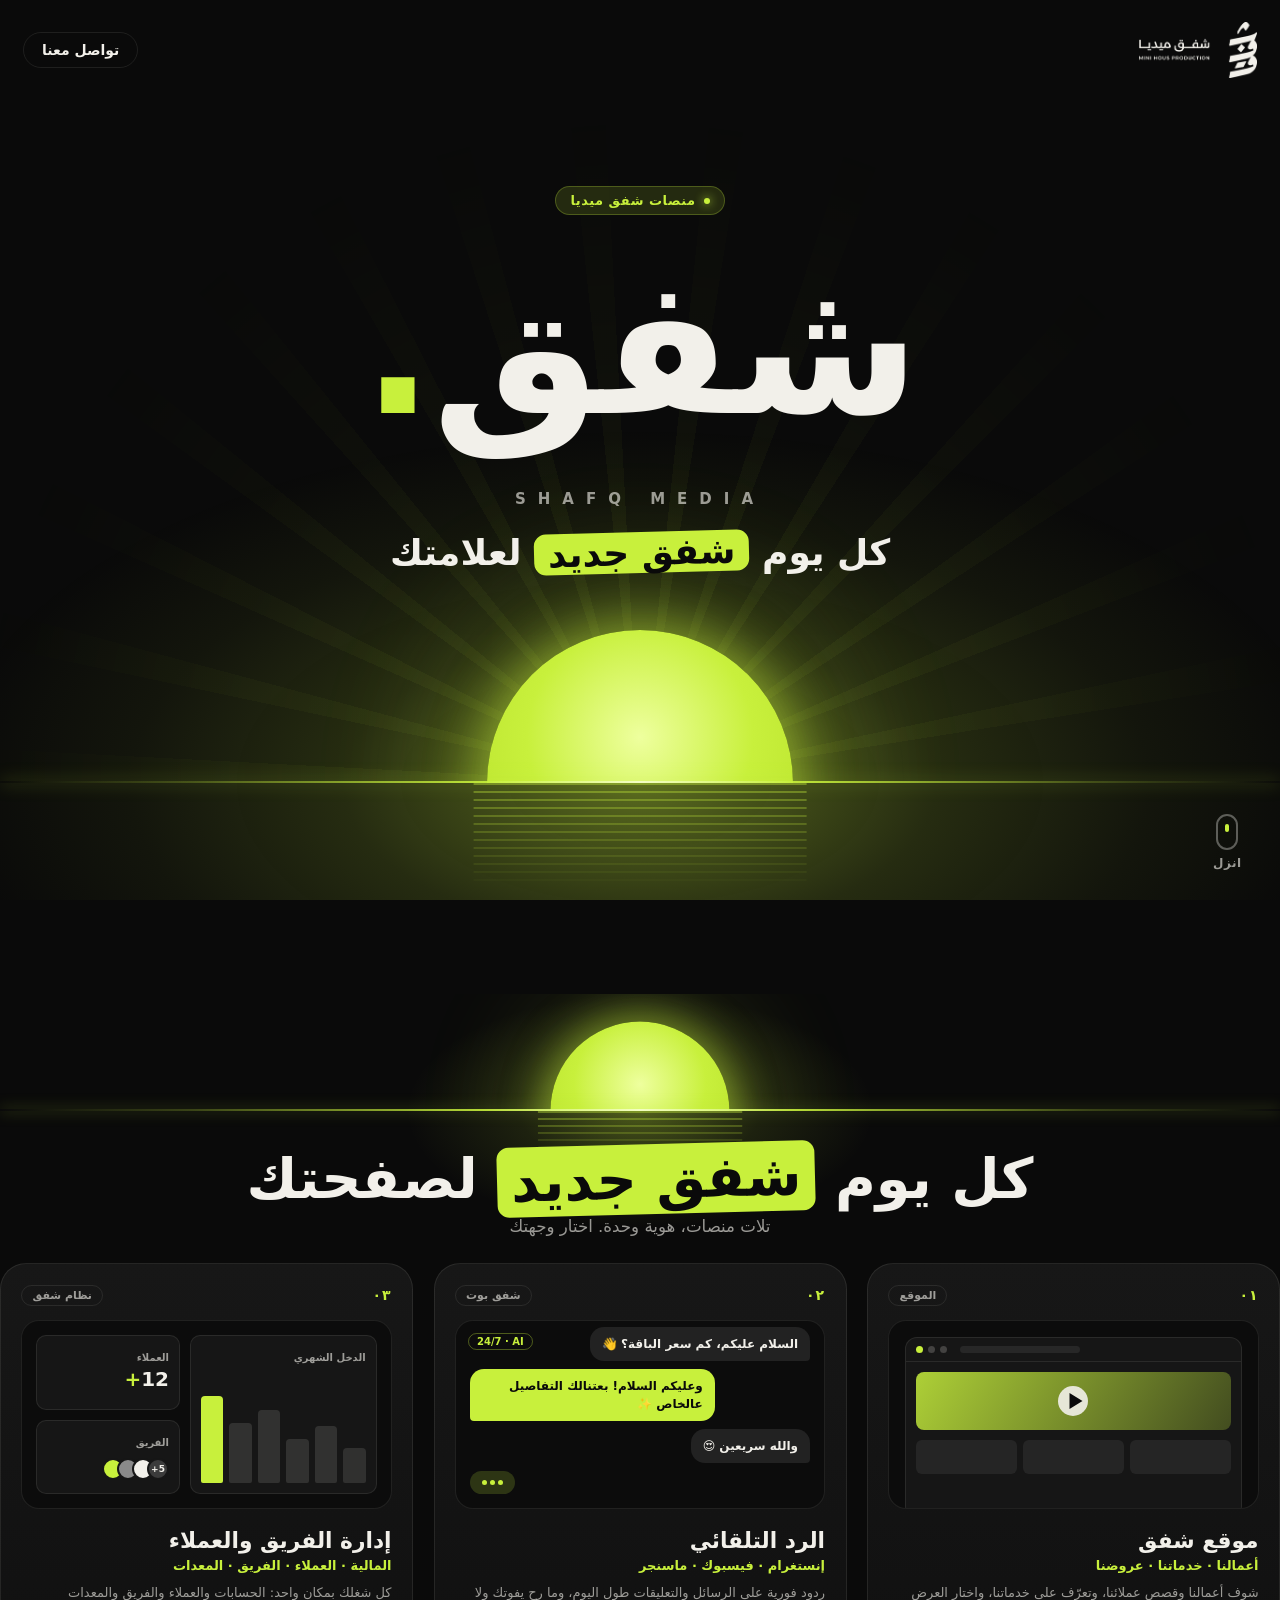
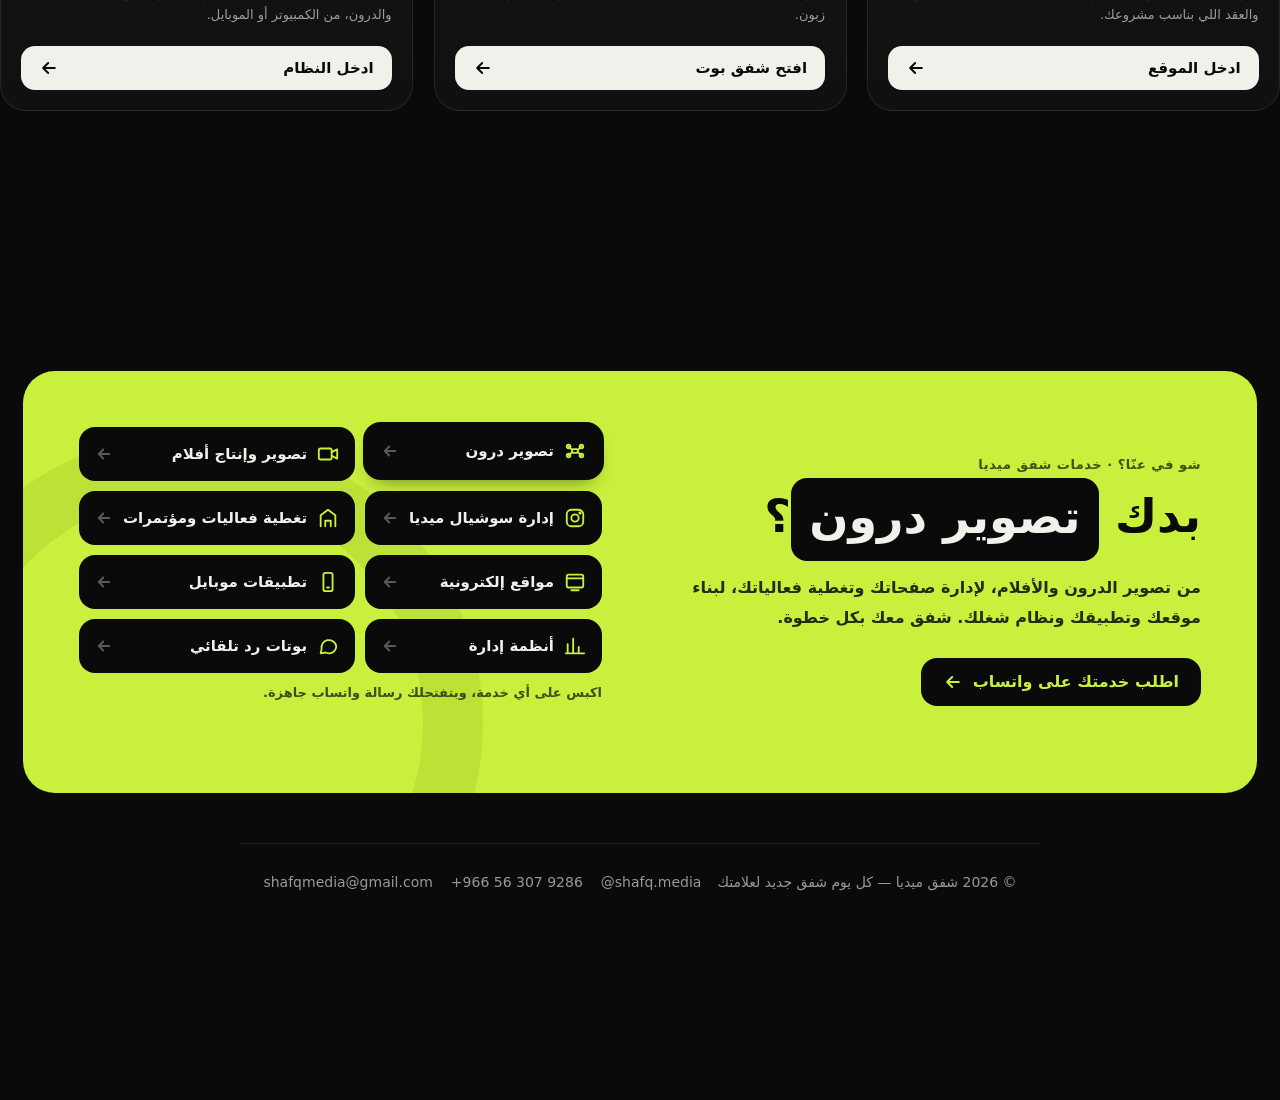
==== commit 02f83793: "Add files via upload" ====
--- a/index.html
+++ b/index.html
@@ -429,6 +429,21 @@
   footer .links{display:flex;gap:18px;flex-wrap:wrap}
   footer a:hover{color:var(--lime)}
   footer .ltr{direction:ltr;display:inline-block}
+
+
+  /* الشاشة التانية لازم تفوت كلها بطول الشاشة عالكمبيوتر */
+  @media (min-width:961px){
+    .screen2{height:100vh;height:100svh;min-height:0;padding:clamp(16px,3.2vh,56px) 0 clamp(14px,2.6vh,40px);overflow:hidden}
+    .screen2 .dawn{margin-bottom:clamp(14px,3vh,48px)}
+    .screen2 .dawn-art{height:clamp(70px,13vh,200px)}
+    .screen2 .dawn h2{margin-top:clamp(18px,3.6vh,60px);font-size:clamp(26px,min(4.6vw,6.2vh),56px);line-height:1.25}
+    .screen2 .dawn p{margin-top:4px;font-size:clamp(13px,min(1.3vw,1.9vh),18px)}
+    .screen2 .card{padding:clamp(14px,min(1.6vw,2.6vh),30px)}
+    .screen2 .card-top{margin-bottom:clamp(8px,1.6vh,16px)}
+    .screen2 .scene{height:clamp(96px,21vh,250px);margin-bottom:clamp(10px,2vh,20px)}
+    .screen2 .card h3{font-size:clamp(19px,min(1.7vw,3.1vh),30px)}
+    .screen2 .card p{font-size:clamp(13px,min(1vw,1.75vh),17px);line-height:1.7;margin-top:clamp(4px,1vh,10px);display:-webkit-box;-webkit-line-clamp:2;-webkit-box-orient:vertical;overflow:hidden}
+  }
 
   @media (max-width:960px){
     .cards{grid-template-columns:1fr;max-width:520px;margin:0 auto}
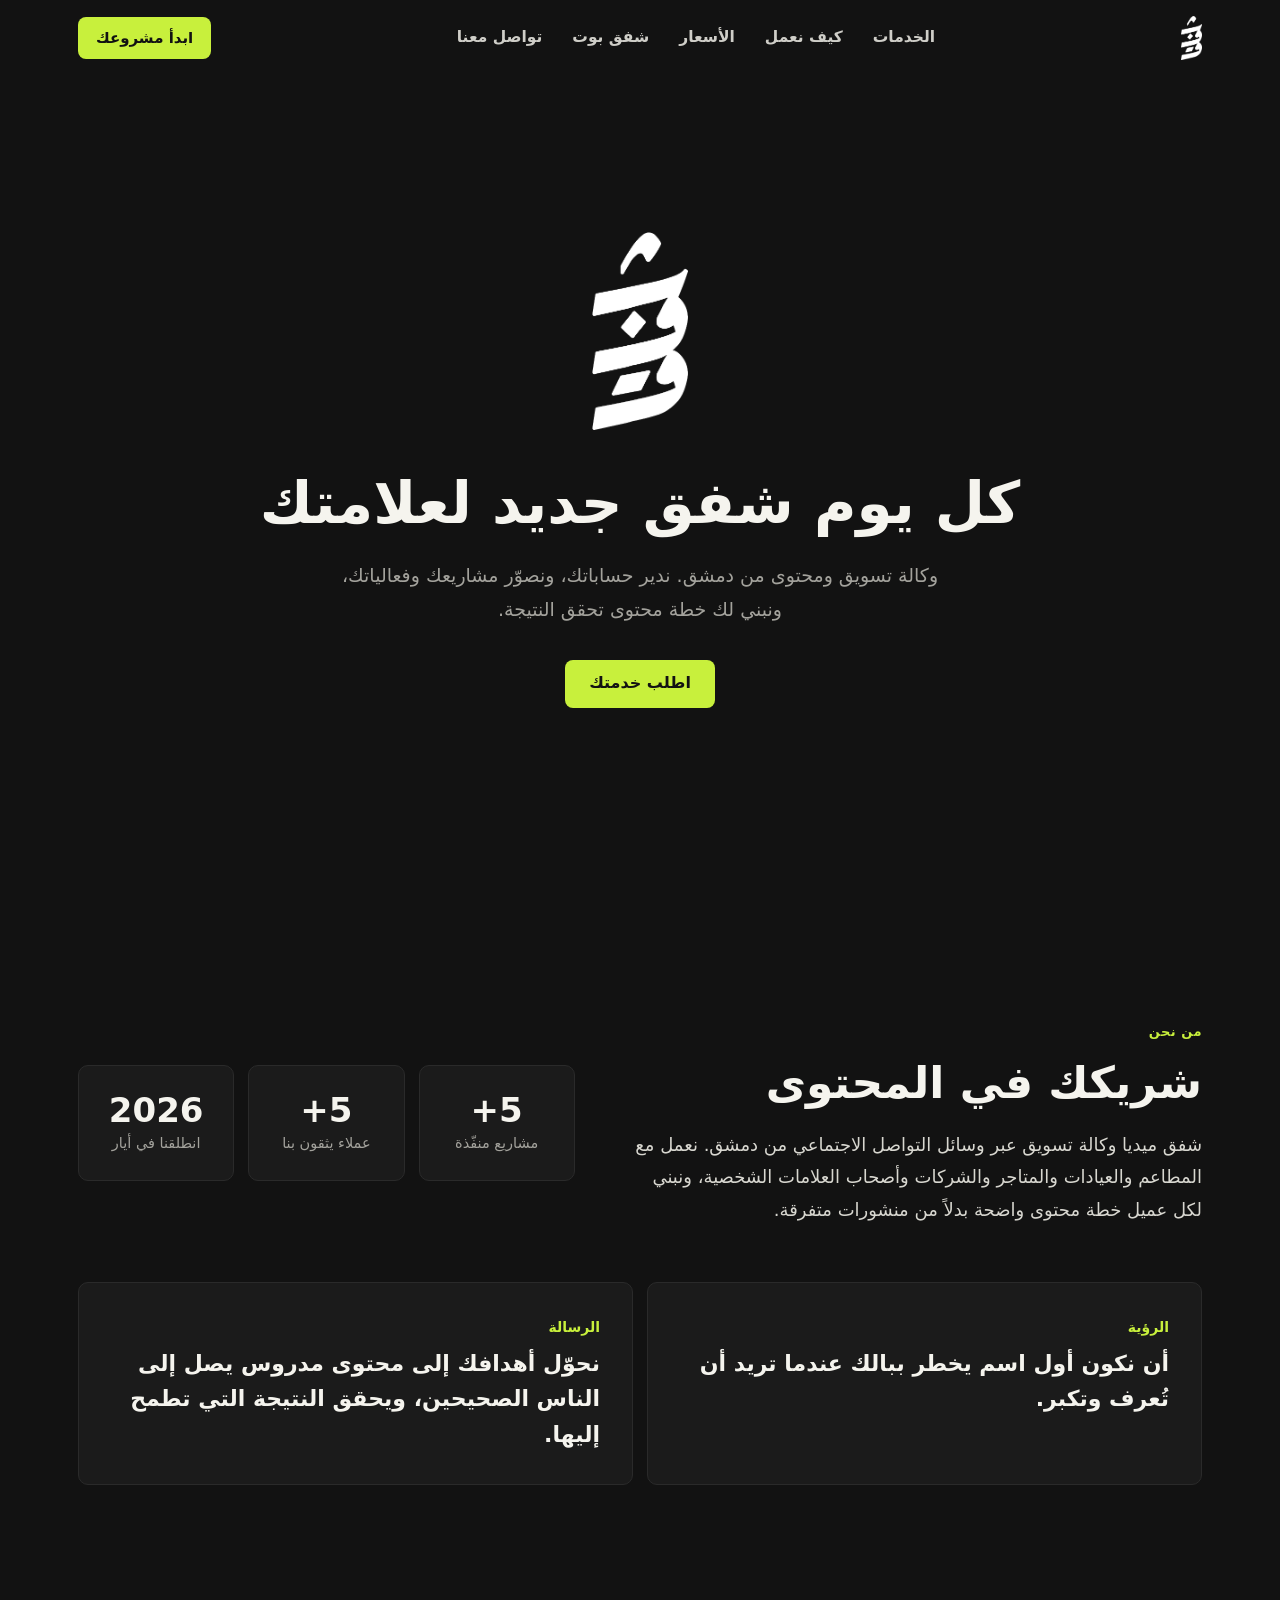
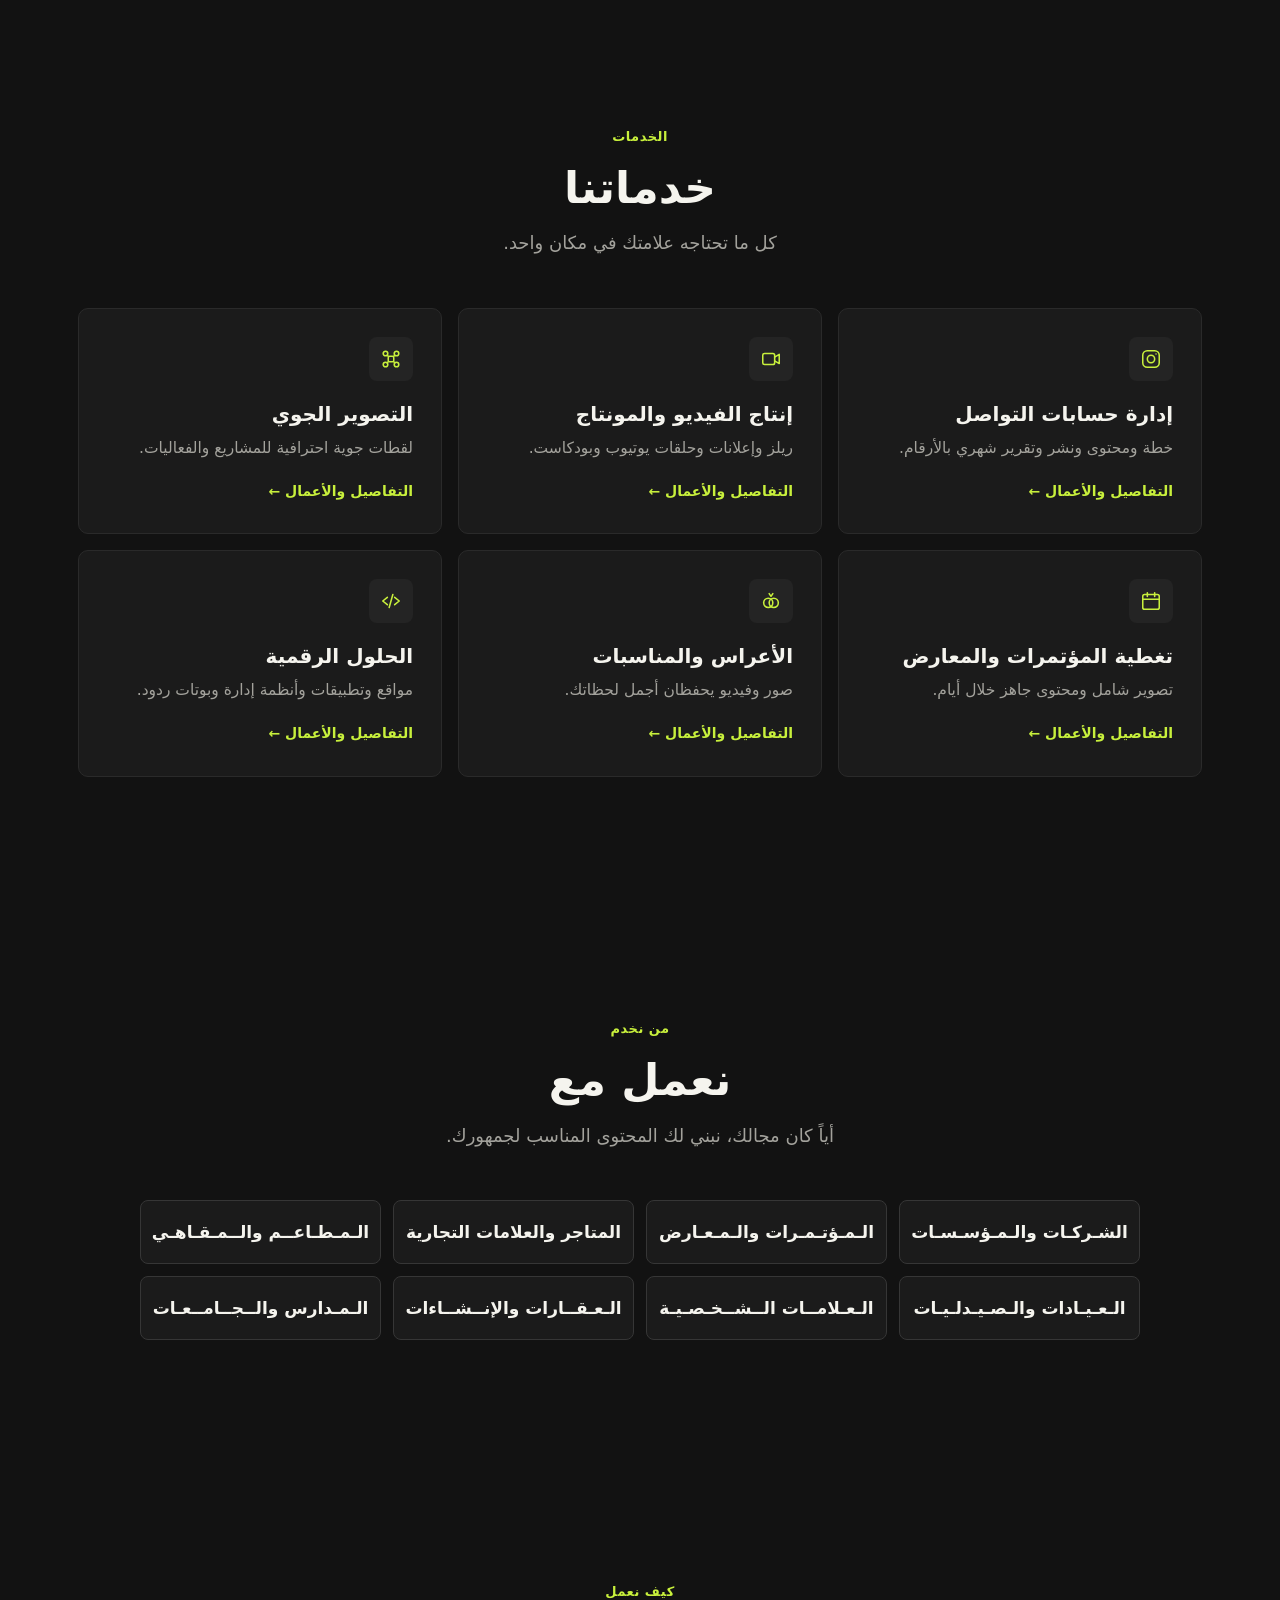
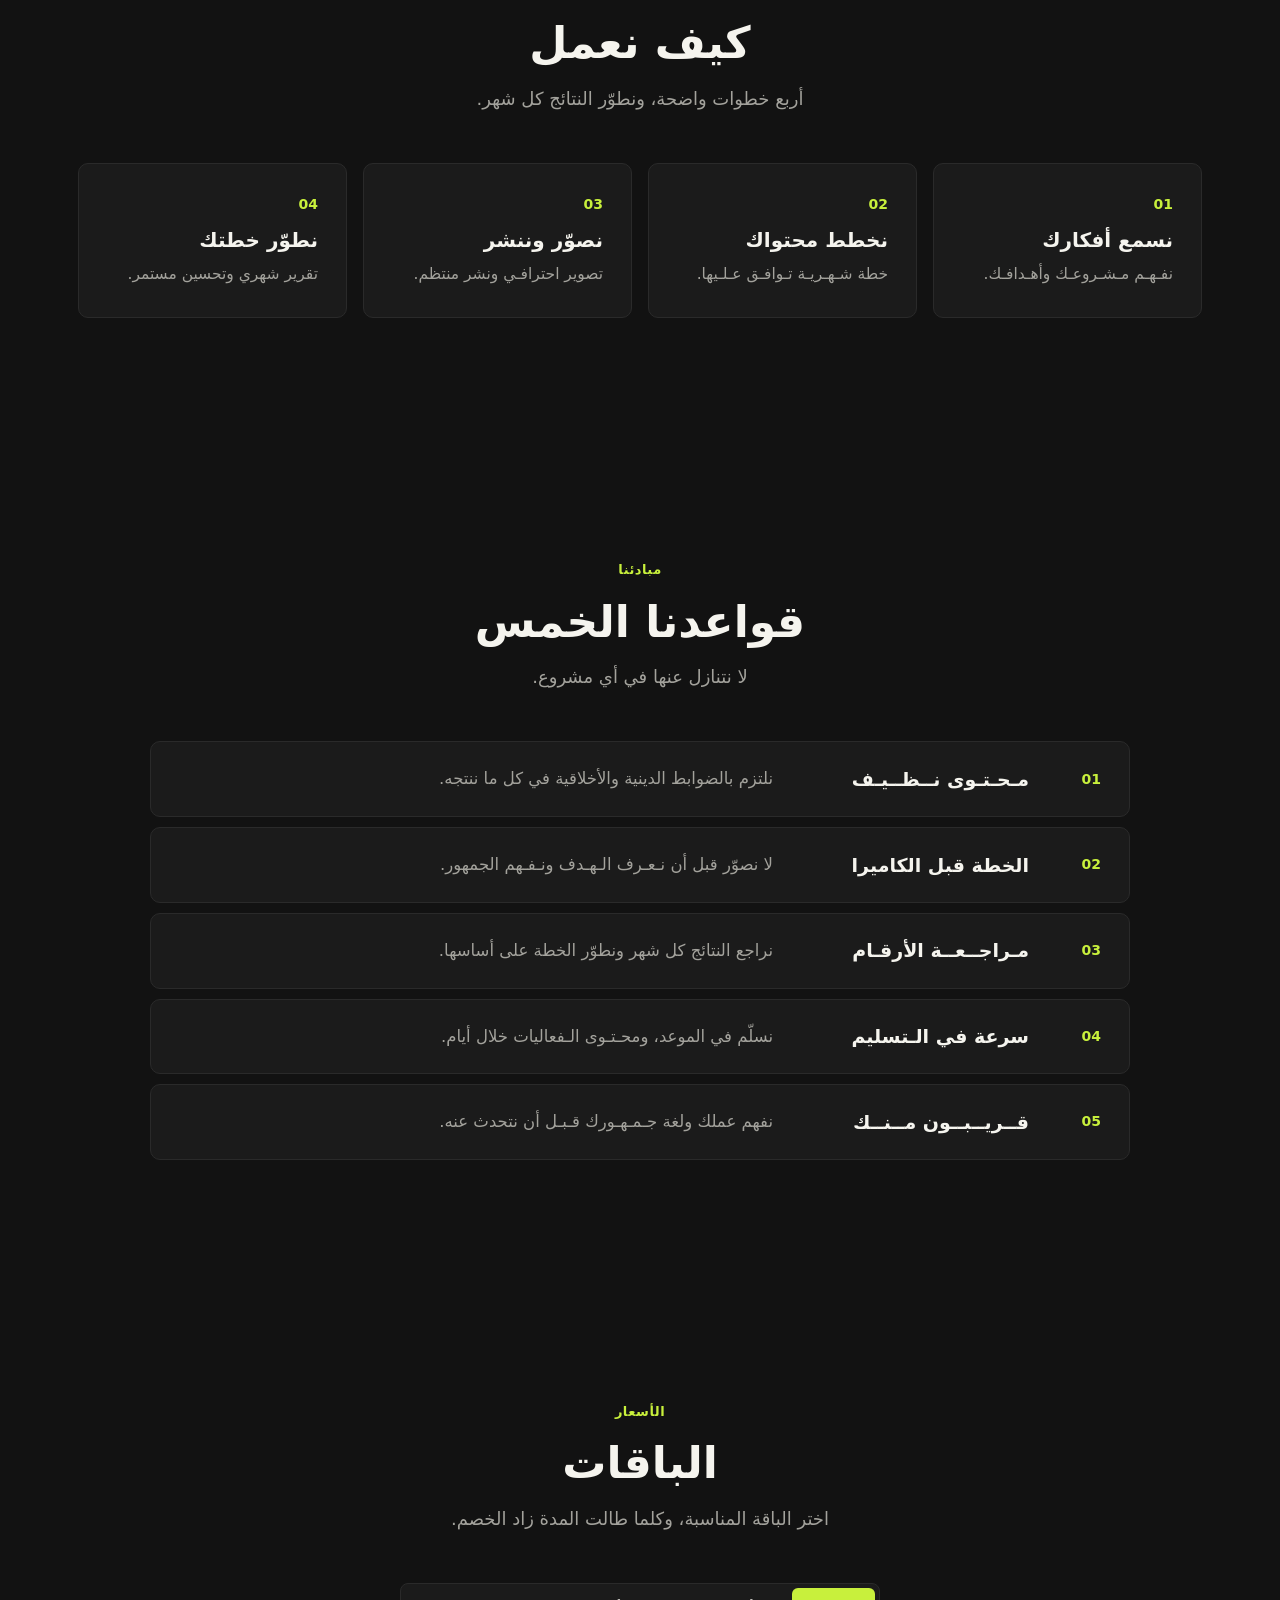
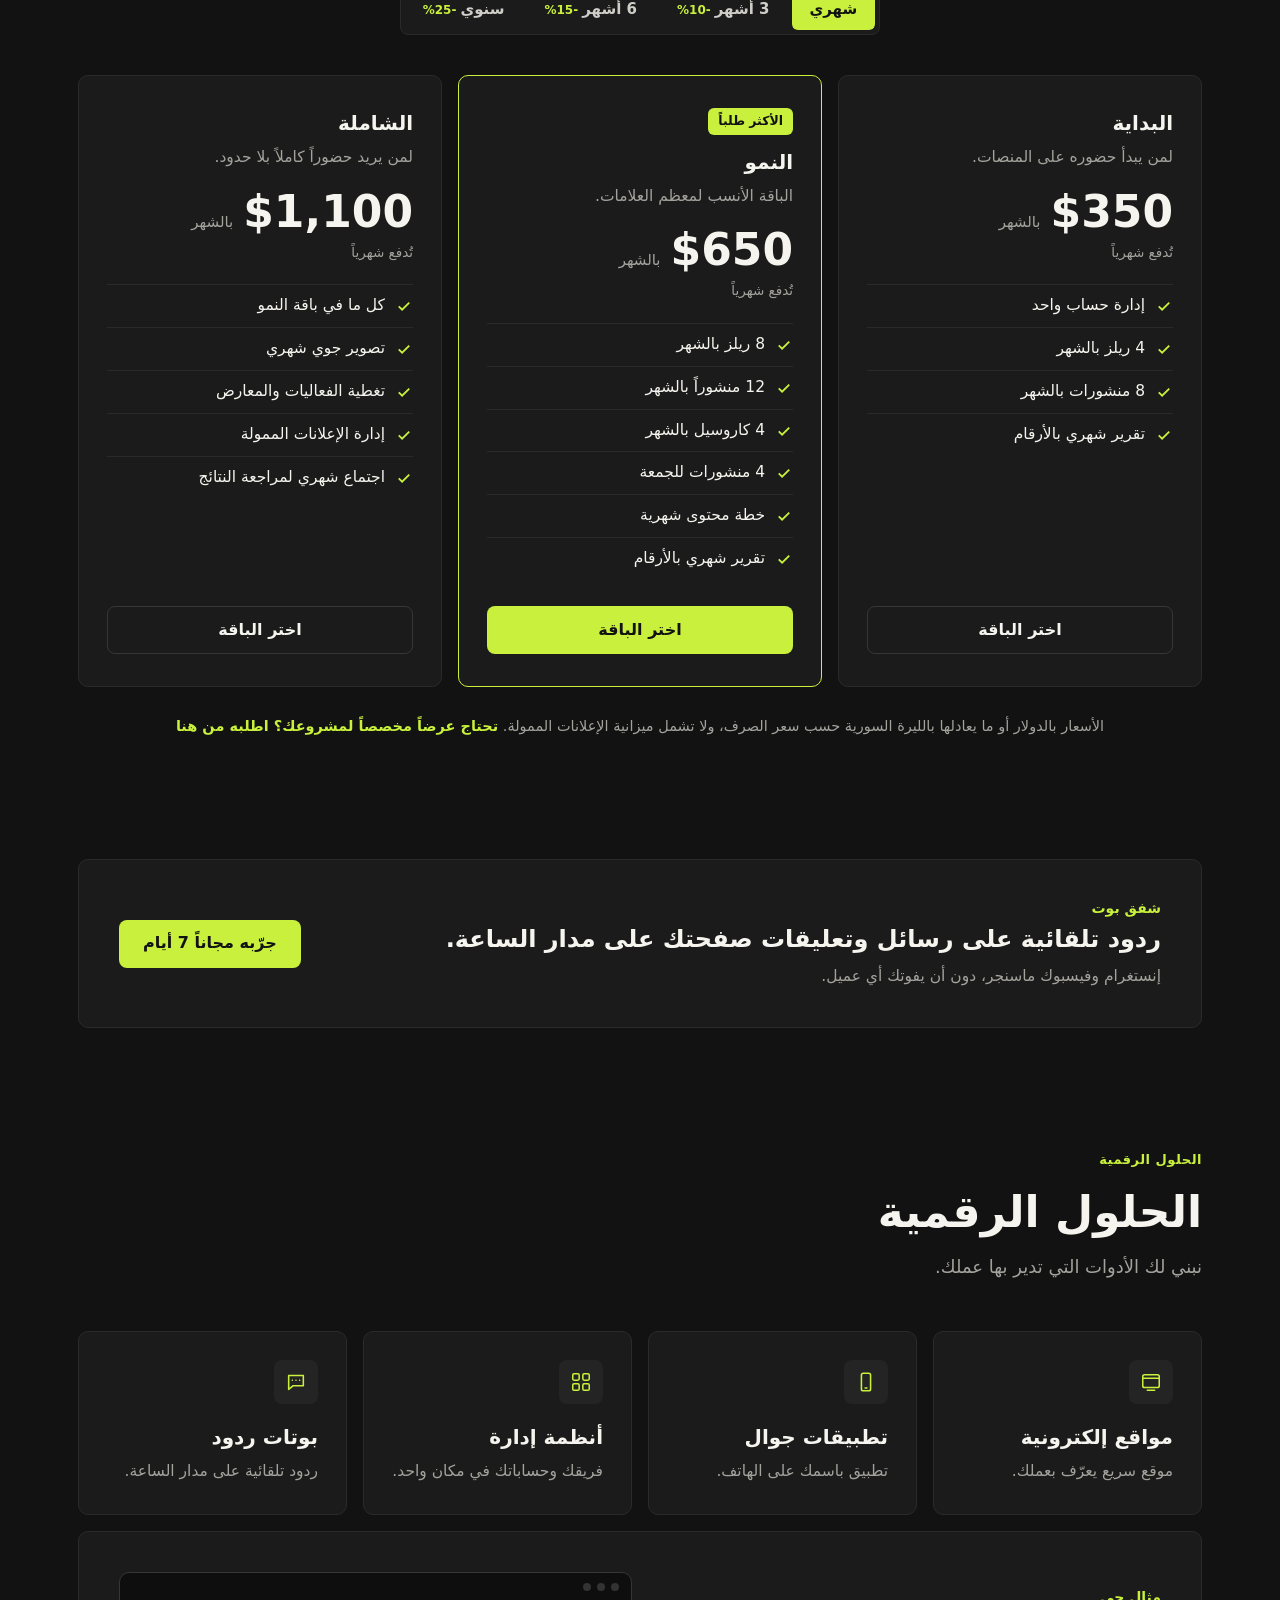
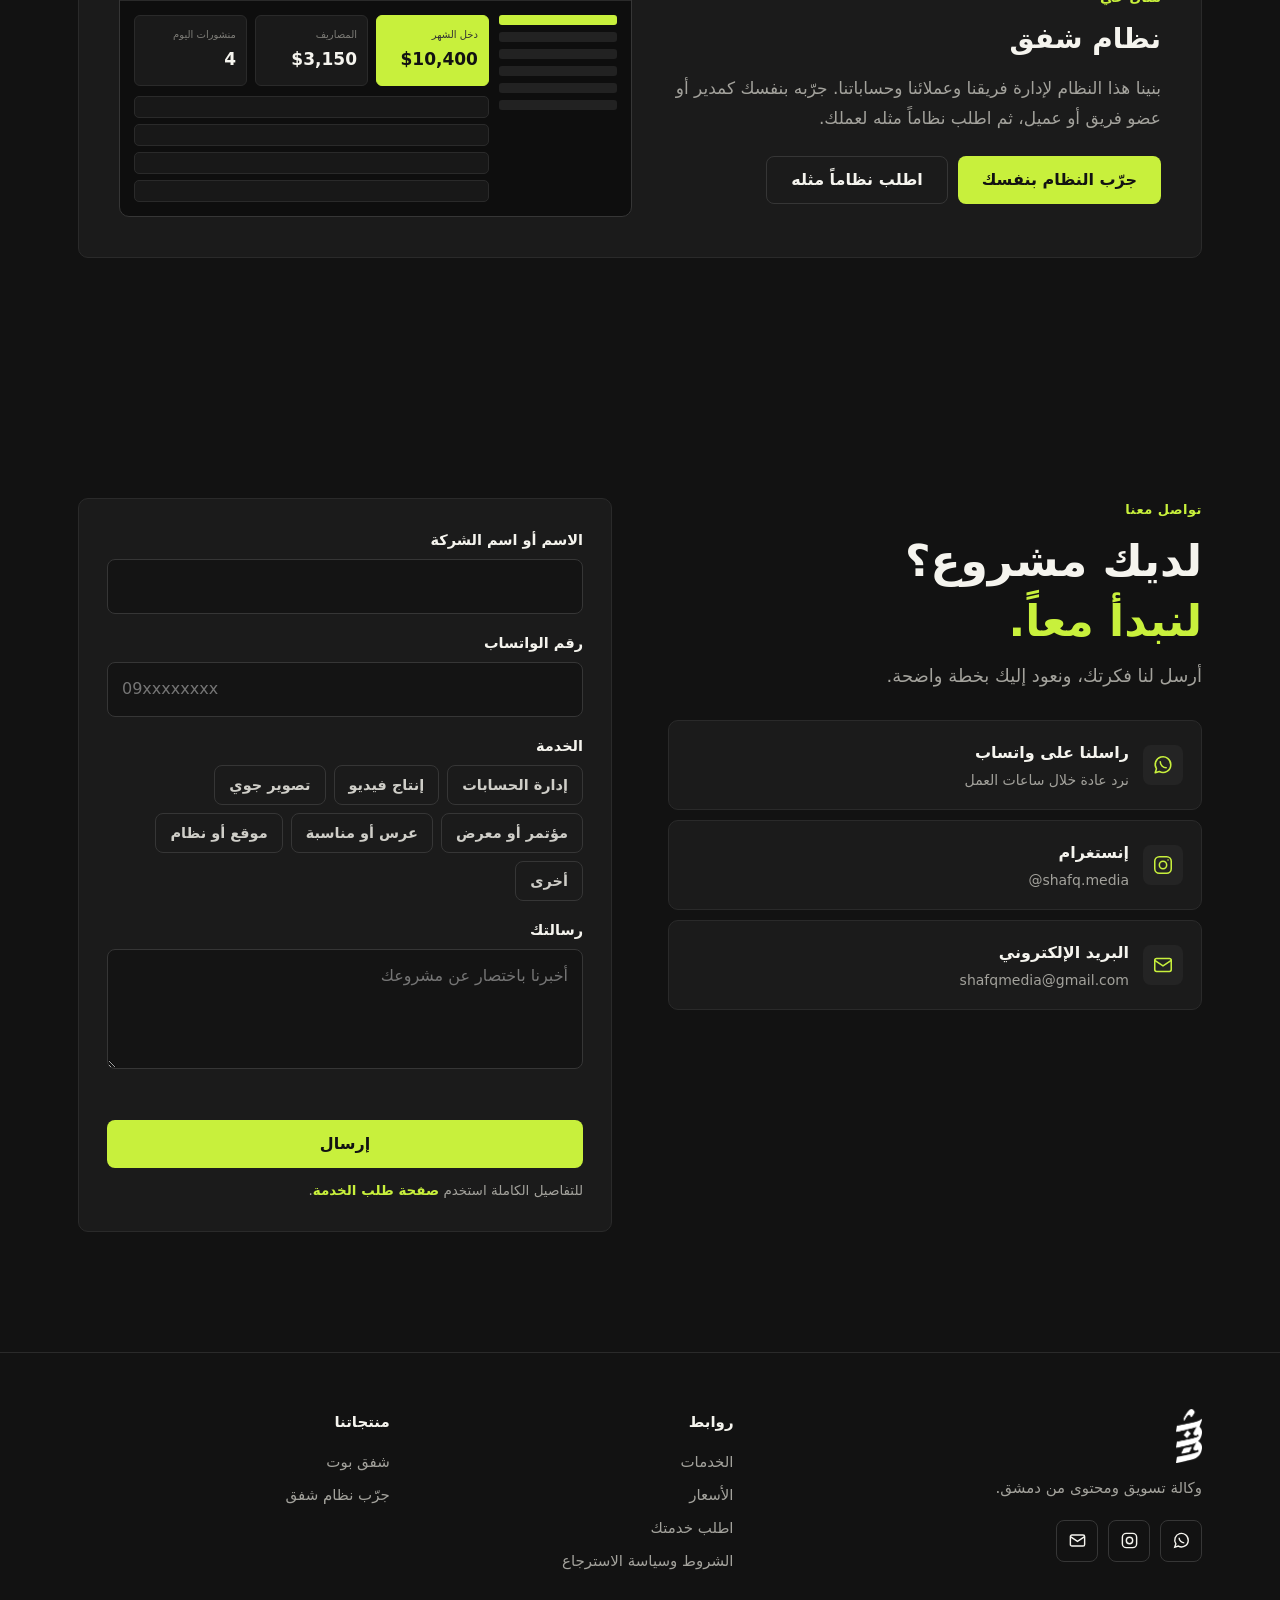
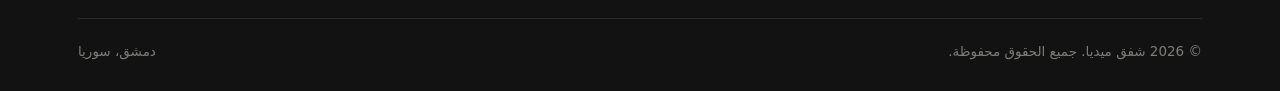
==== commit 1ae731da: "Add files via upload" ====
--- a/index.html
+++ b/index.html
@@ -1,731 +1,269 @@
 <!DOCTYPE html>
 <html lang="ar" dir="rtl">
 <head>
-<meta charset="UTF-8">
-<meta http-equiv="Content-Security-Policy" content="default-src 'self'; script-src 'sha256-lGGF8klqUWs5OSQAE6lnbi9eS2VYs8Xr4jfZ5Y9bAA0='; style-src 'self' 'unsafe-inline' https://fonts.googleapis.com; font-src https://fonts.gstatic.com; img-src 'self' data: blob: https:; media-src 'self' blob: https:; connect-src 'self'; frame-src 'none'; object-src 'none'; base-uri 'none'; form-action 'self'; upgrade-insecure-requests">
+<meta charset="utf-8">
+<meta name="viewport" content="width=device-width, initial-scale=1">
+<meta http-equiv="Content-Security-Policy" content="default-src 'self'; script-src 'self'; style-src 'self' 'unsafe-inline' https://fonts.googleapis.com; font-src https://fonts.gstatic.com; img-src 'self' data: blob:; media-src 'self' blob:; connect-src 'self' https://ypsarmfjbkxgoepmibia.supabase.co; frame-src 'none'; object-src 'none'; base-uri 'self'; form-action 'none'">
 <meta name="referrer" content="strict-origin-when-cross-origin">
-<meta name="viewport" content="width=device-width, initial-scale=1">
-<title>شفق ميديا | كل يوم شفق جديد لمشروعك</title>
-<meta name="description" content="شفق ميديا — كل يوم شفق جديد لمشروعك. موقع شفق، شفق بوت للرد التلقائي، ونظام إدارة الفريق والعملاء.">
-<link rel="icon" type="image/png" href="[data-uri]">
+<title>شفق ميديا | وكالة تسويق ومحتوى من دمشق</title>
+<meta name="description" content="شفق ميديا وكالة تسويق ومحتوى من دمشق. ندير حساباتك على وسائل التواصل، ونصوّر مشاريعك وفعالياتك، ونبني لك خطة محتوى تحقق النتيجة.">
+<meta property="og:title" content="شفق ميديا | وكالة تسويق ومحتوى">
+<meta property="og:description" content="كل يوم شفق جديد لعلامتك.">
+<meta property="og:image" content="https://shafqmedia.com/assets/og.jpg">
+<meta property="og:image:width" content="1200">
+<meta property="og:image:height" content="630">
+<meta property="og:url" content="https://shafqmedia.com/">
+<meta property="og:type" content="website">
+<meta property="og:locale" content="ar_SY">
+<meta property="og:site_name" content="شفق ميديا">
+<meta name="twitter:card" content="summary_large_image">
+<link rel="canonical" href="https://shafqmedia.com/">
+<script type="application/ld+json">{"@context": "https://schema.org", "@type": "ProfessionalService", "name": "شفق ميديا", "alternateName": "Shafq Media", "url": "https://shafqmedia.com/", "logo": "https://shafqmedia.com/assets/icon-192.png", "image": "https://shafqmedia.com/assets/og.jpg", "description": "وكالة تسويق ومحتوى من دمشق: إدارة حسابات التواصل، إنتاج الفيديو، التصوير الجوي، وتغطية المؤتمرات والمعارض.", "email": "shafqmedia@gmail.com", "address": {"@type": "PostalAddress", "addressLocality": "دمشق", "addressCountry": "SY"}, "areaServed": "SY", "sameAs": ["https://www.instagram.com/shafq.media"]}</script>
+<meta name="theme-color" content="#121212">
+<link rel="icon" type="image/png" href="assets/icon-192.png">
+<link rel="apple-touch-icon" href="assets/apple-touch-180.png">
 <link rel="preconnect" href="https://fonts.googleapis.com">
 <link rel="preconnect" href="https://fonts.gstatic.com" crossorigin>
-<link href="https://fonts.googleapis.com/css2?family=Cairo:wght@400;600;700;900&display=swap" rel="stylesheet">
-<style>
-  :root{
-    --lime:#C8F03C;
-    --lime-soft:rgba(200,240,60,.14);
-    --black:#0A0A0A;
-    --ink:#121212;
-    --card:#151515;
-    --line:rgba(242,240,234,.09);
-    --off:#F2F0EA;
-    --muted:rgba(242,240,234,.62);
-  }
-  *{box-sizing:border-box;margin:0;padding:0}
-  html{scroll-behavior:smooth;scroll-snap-type:y proximity}
-  body{
-    font-family:'Cairo',system-ui,sans-serif;
-    background:var(--black);
-    color:var(--off);
-    min-height:100vh;
-    overflow-x:hidden;
-    -webkit-font-smoothing:antialiased;
-  }
-  a{color:inherit;text-decoration:none}
-
-  /* ---------- top bar ---------- */
-  .top{
-    position:absolute;top:0;left:0;right:0;z-index:20;
-    display:flex;align-items:center;justify-content:space-between;
-    max-width:none;margin:0 auto;padding:22px clamp(16px,1.8vw,36px);
-  }
-  .brand{display:flex;align-items:center;gap:12px;font-weight:900;font-size:22px}
-  .brand-logo{height:clamp(52px,4.4vw,72px);width:auto;display:block}
-  @media (max-width:520px){.brand-logo{height:38px}}
-  .brand small{display:block;font-size:10px;letter-spacing:3px;font-weight:600;color:var(--muted);direction:ltr;text-align:right;margin-top:-4px}
-  .top-cta{
-    font-size:14px;font-weight:700;
-    padding:9px 18px;border-radius:999px;
-    border:1px solid var(--line);
-    transition:.25s;
-  }
-  .top-cta:hover{border-color:var(--lime);color:var(--lime)}
-
-  /* ---------- hero ---------- */
-  /* ---------- الشاشات التلاتة ---------- */
-  .screen{position:relative;min-height:100vh;min-height:100svh;scroll-snap-align:start}
-  .hero{
-    text-align:center;
-    padding:clamp(84px,13vh,120px) 24px 0;
-    overflow:hidden;
-    display:flex;flex-direction:column;justify-content:center;
-    --p:0;--hz:13vh;
-  }
-  .sky{
-    position:absolute;inset:0;z-index:0;pointer-events:none;
-    /* مع النزول: الشمس بتغيب لتحت */
-    transform:translateY(calc(var(--p) * 35vh));
-    opacity:calc(1 - var(--p) * 1.1);
-  }
-  /* ---------- الشمس: بتطلع من ورا خط الأفق ---------- */
-  .halo{
-    position:absolute;left:50%;bottom:var(--hz);
-    width:min(1500px,170vw);height:min(760px,90vw);border-radius:50%;
-    transform:translate(-50%,50%) scale(.5);
-    background:radial-gradient(ellipse at center, rgba(200,240,60,.42) 0%, rgba(200,240,60,.15) 28%, rgba(200,240,60,.05) 48%, transparent 66%);
-    opacity:0;animation:haloIn 3s ease .4s forwards;
-  }
-  @keyframes haloIn{to{opacity:1;transform:translate(-50%,50%) scale(1)}}
-  .sun-wrap{position:absolute;left:0;right:0;bottom:var(--hz);height:clamp(360px,40vw,560px);overflow:hidden}
-  .sun-core{
-    position:absolute;left:50%;bottom:0;
-    width:clamp(180px,min(24vw,34vh),340px);aspect-ratio:1;border-radius:50%;
-    background:radial-gradient(circle at 50% 35%, #EEFF9E 0%, var(--lime) 45%, #B4DC25 100%);
-    box-shadow:0 0 50px 8px rgba(200,240,60,.5), 0 0 140px 40px rgba(200,240,60,.2);
-    transform:translate(-50%,100%);
-    animation:sunrise 2.8s cubic-bezier(.2,.8,.2,1) .3s forwards;
-  }
-  @keyframes sunrise{to{transform:translate(-50%,50%)}}
-  .horizon{
-    position:absolute;left:0;right:0;bottom:var(--hz);height:2px;
-    background:linear-gradient(90deg,transparent 0%,rgba(200,240,60,.25) 15%,rgba(200,240,60,.9) 38%,#F4FFC4 50%,rgba(200,240,60,.9) 62%,rgba(200,240,60,.25) 85%,transparent 100%);
-    box-shadow:0 0 16px rgba(200,240,60,.55);
-    transform:scaleX(0);animation:hzIn 1.6s cubic-bezier(.2,.8,.2,1) .1s forwards;
-  }
-  @keyframes hzIn{to{transform:scaleX(1)}}
-  /* انعكاس الشمس تحت الأفق */
-  .reflect{
-    position:absolute;left:50%;bottom:0;height:var(--hz);
-    width:clamp(220px,26vw,380px);transform:translateX(-50%);
-    background:repeating-linear-gradient(to bottom, rgba(200,240,60,.38) 0 2px, transparent 2px 8px);
-    -webkit-mask:linear-gradient(to bottom,#000 0%,transparent 90%);
-            mask:linear-gradient(to bottom,#000 0%,transparent 90%);
-    opacity:0;animation:fade 2s ease 2s forwards;
-  }
-  .rays{
-    position:absolute;left:50%;bottom:var(--hz);transform:translateX(-50%);
-    width:1600px;height:800px;opacity:0;
-    background:repeating-conic-gradient(from 270deg at 50% 100%, rgba(200,240,60,.07) 0deg 3deg, transparent 3deg 12deg);
-    -webkit-mask:radial-gradient(circle at 50% 100%, #000 0%, transparent 60%);
-            mask:radial-gradient(circle at 50% 100%, #000 0%, transparent 60%);
-    animation:fade 2s ease 1.4s forwards;
-  }
-  @keyframes fade{to{opacity:1}}
-
-  .hero-inner{
-    position:relative;z-index:2;padding-bottom:calc(var(--hz) + clamp(70px,min(11vw,16vh),160px));
-    transform:translateY(calc(var(--p) * -90px)) scale(calc(1 - var(--p) * .12));
-    opacity:calc(1 - var(--p) * 1.3);
-    filter:blur(calc(var(--p) * 6px));
-    will-change:transform,opacity;
-  }
-  /* لما تمرق الماوس على «شفق جديد» الشمس بتتوهج */
-  .sun-core,.halo,.rays{transition:filter .5s, box-shadow .5s}
-  body.glow .sun-core{box-shadow:0 0 80px 20px rgba(200,240,60,.75), 0 0 220px 70px rgba(200,240,60,.3);filter:brightness(1.1)}
-  body.glow .halo{filter:brightness(1.5)}
-  body.glow .rays{filter:brightness(2.4)}
-  .eyebrow{
-    display:inline-flex;align-items:center;gap:8px;
-    font-size:13px;font-weight:700;letter-spacing:.5px;
-    color:var(--lime);
-    background:var(--lime-soft);
-    border:1px solid rgba(200,240,60,.25);
-    padding:6px 14px;border-radius:999px;
-    opacity:0;animation:up .8s ease .3s forwards;
-  }
-  .eyebrow i{width:6px;height:6px;border-radius:50%;background:var(--lime);box-shadow:0 0 10px var(--lime)}
-  .wordmark{
-    font-size:clamp(72px,min(18vw,21vh),190px);
-    font-weight:900;line-height:1.35;
-    margin-top:6px;
-    letter-spacing:-2px;
-    opacity:0;animation:up 1s ease .45s forwards;
-  }
-  .wordmark span{color:var(--lime)}
-  .latin{
-    direction:ltr;
-    font-size:clamp(12px,1.6vw,15px);font-weight:600;
-    letter-spacing:clamp(6px,1.4vw,12px);
-    color:var(--muted);
-    margin-top:clamp(4px,1.2vw,14px);
-    position:relative;z-index:1;
-    opacity:0;animation:up 1s ease .6s forwards;
-  }
-  .slogan{
-    margin-top:clamp(10px,2.6vh,26px);
-    font-size:clamp(22px,3.6vw,36px);
-    font-weight:700;
-    opacity:0;animation:up 1s ease .8s forwards;
-  }
-  .sn{
-    position:relative;
-    color:var(--black);background:var(--lime);
-    padding:0 14px;border-radius:12px;
-    display:inline-block;transform:rotate(-1.5deg);
-    cursor:default;
-    transition:transform .5s cubic-bezier(.3,1.6,.4,1), box-shadow .5s;
-  }
-  .sn span{display:inline-block;transition:transform .45s cubic-bezier(.3,1.8,.4,1)}
-  /* حركة «شفق جديد» عند مرور الماوس */
-  .sn::before{
-    content:"";position:absolute;inset:-60% -30%;z-index:-1;border-radius:50%;
-    background:repeating-conic-gradient(rgba(200,240,60,.55) 0deg 4deg, transparent 4deg 16deg);
-    -webkit-mask:radial-gradient(circle, transparent 28%, #000 30%, transparent 70%);
-            mask:radial-gradient(circle, transparent 28%, #000 30%, transparent 70%);
-    opacity:0;transform:scale(.4) rotate(0deg);
-    transition:opacity .4s, transform .8s cubic-bezier(.2,.8,.2,1);
-    pointer-events:none;
-  }
-  .sn::after{
-    content:"";position:absolute;inset:0;border-radius:inherit;
-    background:linear-gradient(110deg,transparent 30%,rgba(255,255,255,.75) 50%,transparent 70%);
-    background-size:250% 100%;background-position:120% 0;
-    pointer-events:none;
-  }
-  .sn:hover,.sn.tap{transform:rotate(0) scale(1.1);box-shadow:0 0 0 6px rgba(200,240,60,.18),0 0 60px 8px rgba(200,240,60,.45)}
-  .sn:hover::before,.sn.tap::before{opacity:1;transform:scale(1) rotate(40deg)}
-  .sn:hover::after,.sn.tap::after{animation:shine 1s ease}
-  .sn:hover span:first-child,.sn.tap span:first-child{transform:translateY(-7px) rotate(-4deg)}
-  .sn:hover span:last-child,.sn.tap span:last-child{transform:translateY(-7px) rotate(4deg);transition-delay:.08s}
-  @keyframes shine{to{background-position:-120% 0}}
-
-  /* سهم «انزل» */
-  .cue{
-    position:absolute;right:clamp(16px,3vw,48px);bottom:calc(var(--hz) / 2 - 28px);z-index:5;
-    display:flex;flex-direction:column;align-items:center;gap:6px;
-    color:var(--muted);font-size:12px;font-weight:700;letter-spacing:.5px;
-    opacity:calc(1 - var(--p) * 3);
-  }
-  .cue i{width:22px;height:36px;border:2px solid rgba(242,240,234,.35);border-radius:999px;position:relative}
-  .cue i::after{content:"";position:absolute;left:50%;top:8px;width:4px;height:8px;margin-left:-2px;border-radius:4px;background:var(--lime);animation:wheel 1.6s ease-in-out infinite}
-  @keyframes wheel{0%{transform:translateY(0);opacity:1}70%{transform:translateY(14px);opacity:0}100%{opacity:0}}
-
-  /* الانتقال بين الشاشات: كل عنصر بيطلع لما يبيّن */
-  [data-reveal]{opacity:0;transform:translateY(40px);transition:opacity .9s ease, transform 1s cubic-bezier(.2,.8,.2,1)}
-  [data-reveal].in{opacity:1;transform:none}
-  [data-reveal="2"]{transition-delay:.15s}[data-reveal="3"]{transition-delay:.3s}[data-reveal="4"]{transition-delay:.45s}
-
-  /* ---------- الشاشة التانية ---------- */
-  .screen2{display:flex;flex-direction:column;justify-content:center;padding:90px 0 60px}
-  .dawn{position:relative;text-align:center;margin-bottom:clamp(28px,4vw,56px)}
-  .dawn-art{position:relative;height:clamp(140px,15vw,210px)}
-  .dawn-glow{position:absolute;left:50%;bottom:0;width:clamp(320px,38vw,600px);height:clamp(160px,19vw,300px);transform:translate(-50%,50%);border-radius:50%;background:radial-gradient(ellipse at center, rgba(200,240,60,.34) 0%, rgba(200,240,60,.1) 35%, transparent 68%);opacity:0;transition:opacity 1.6s ease .7s, filter .5s}
-  .dawn.in .dawn-glow{opacity:1}
-  /* نفس شمس الشاشة الأولى بس أصغر: بتطلع من ورا خط الأفق */
-  .dawn-sun{position:absolute;left:0;right:0;bottom:0;height:100%;overflow:hidden}
-  .dawn-sun::before{
-    content:"";position:absolute;left:50%;bottom:0;
-    width:clamp(130px,14vw,210px);aspect-ratio:1;border-radius:50%;
-    background:radial-gradient(circle at 50% 35%, #EEFF9E 0%, var(--lime) 45%, #B4DC25 100%);
-    box-shadow:0 0 40px 6px rgba(200,240,60,.5), 0 0 110px 28px rgba(200,240,60,.18);
-    transform:translate(-50%,100%);
-    transition:transform 1.8s cubic-bezier(.2,.8,.2,1) .35s, box-shadow .5s, filter .5s;
-  }
-  .dawn.in .dawn-sun::before{transform:translate(-50%,50%)}
-  .dawn.glow .dawn-sun::before{box-shadow:0 0 70px 16px rgba(200,240,60,.75), 0 0 180px 50px rgba(200,240,60,.3);filter:brightness(1.1)}
-  .dawn-line{
-    position:absolute;left:0;right:0;bottom:0;height:2px;
-    background:linear-gradient(90deg,transparent 0%,rgba(200,240,60,.25) 15%,rgba(200,240,60,.9) 38%,#F4FFC4 50%,rgba(200,240,60,.9) 62%,rgba(200,240,60,.25) 85%,transparent 100%);
-    box-shadow:0 0 14px rgba(200,240,60,.5);
-    transform:scaleX(0);transition:transform 1.4s cubic-bezier(.2,.8,.2,1) .15s;
-  }
-  .dawn.in .dawn-line{transform:scaleX(1)}
-  .dawn-reflect{
-    position:absolute;left:50%;top:100%;height:clamp(34px,4vw,56px);
-    width:clamp(150px,16vw,240px);transform:translateX(-50%);
-    background:repeating-linear-gradient(to bottom, rgba(200,240,60,.38) 0 2px, transparent 2px 7px);
-    -webkit-mask:linear-gradient(to bottom,#000,transparent 90%);
-            mask:linear-gradient(to bottom,#000,transparent 90%);
-    opacity:0;transition:opacity 1.4s ease 1.4s;
-  }
-  .dawn.in .dawn-reflect{opacity:1}
-  .dawn h2{position:relative;margin-top:clamp(40px,4.6vw,64px);font-size:clamp(28px,4.6vw,56px);font-weight:900;line-height:1.3}
-  .dawn h2 b{color:var(--black);background:var(--lime);padding:0 14px;border-radius:12px;display:inline-block;transform:rotate(-1.5deg)}
-  .dawn.glow .dawn-glow{filter:brightness(1.9)}
-  .dawn p{color:var(--muted);font-size:clamp(15px,1.3vw,18px);margin-top:8px}
-  .screen2 .cards .card{opacity:0;transform:translateY(50px);animation:none;transition:opacity .9s ease, transform 1s cubic-bezier(.2,.8,.2,1), border-color .35s, box-shadow .45s}
-  .screen2 .cards.in .card{opacity:1;transform:none}
-  .screen2 .cards.in .card:nth-child(2){transition-delay:.15s}
-  .screen2 .cards.in .card:nth-child(3){transition-delay:.3s}
-  .screen2 .cards.in .card:hover{transform:translateY(-8px);transition-delay:0s}
-
-  /* ---------- الشاشة التالتة ---------- */
-  .screen3{display:flex;flex-direction:column;justify-content:center;padding:70px 0 0}
-  .screen3 .build{margin:0}
-  @keyframes up{from{opacity:0;transform:translateY(18px)}to{opacity:1;transform:none}}
-
-  /* ---------- cards ---------- */
-  .section{max-width:none;margin:0 auto;padding:0 clamp(16px,1.8vw,36px)}
-  .section-head{display:none}
-  .section-head h2{font-size:clamp(24px,3vw,32px);font-weight:900}
-  .section-head p{color:var(--muted);font-size:15px}
-
-  .cards{
-    display:grid;grid-template-columns:repeat(3,1fr);gap:clamp(16px,1.6vw,28px);
-    position:relative;z-index:3;
-  }
-  .card{
-    position:relative;
-    display:flex;flex-direction:column;
-    background:linear-gradient(180deg,#171717 0%, #101010 100%);
-    border:1px solid var(--line);
-    border-radius:26px;
-    padding:clamp(20px,1.6vw,30px);
-    overflow:hidden;
-    transition:transform .45s cubic-bezier(.2,.8,.2,1), border-color .35s, box-shadow .45s;
-    opacity:0;animation:up .9s ease forwards;
-  }
-  .card:nth-child(1){animation-delay:1.3s}
-  .card:nth-child(2){animation-delay:1.45s}
-  .card:nth-child(3){animation-delay:1.6s}
-  .card::before{
-    content:"";position:absolute;inset:0;border-radius:inherit;pointer-events:none;
-    background:radial-gradient(420px circle at var(--mx,50%) var(--my,0%), rgba(200,240,60,.13), transparent 45%);
-    opacity:0;transition:opacity .35s;
-  }
-  .card:hover{transform:translateY(-8px);border-color:rgba(200,240,60,.45);box-shadow:0 30px 60px -30px rgba(200,240,60,.35)}
-  .card:hover::before{opacity:1}
-
-  .card-top{display:flex;justify-content:space-between;align-items:center;margin-bottom:16px}
-  .num{font-size:14px;font-weight:900;color:var(--lime);letter-spacing:1px}
-  .tag{font-size:11px;font-weight:700;color:var(--muted);border:1px solid var(--line);padding:3px 10px;border-radius:999px}
-
-  .scene{
-    height:clamp(180px,13vw,250px);border-radius:18px;
-    background:#0C0C0C;
-    border:1px solid var(--line);
-    position:relative;overflow:hidden;
-    margin-bottom:20px;
-  }
-  .card h3{font-size:clamp(22px,1.7vw,30px);font-weight:900;line-height:1.3}
-  .card .sub{color:var(--lime);font-size:13px;font-weight:700;margin-top:2px}
-  .card p{color:var(--muted);font-size:clamp(14.5px,1vw,17px);line-height:1.85;margin-top:10px;flex:1}
-  .go{
-    margin-top:20px;
-    display:flex;align-items:center;justify-content:space-between;
-    background:var(--off);color:var(--black);
-    font-weight:800;font-size:15px;
-    padding:12px 18px;border-radius:14px;
-    transition:.3s;
-  }
-  .go svg{transition:transform .3s}
-  .card:hover .go{background:var(--lime)}
-  .card:hover .go svg{transform:translateX(-5px)}
-
-  /* scene 1 — website */
-  .browser{position:absolute;inset:16px 16px -10px;background:#161616;border:1px solid var(--line);border-radius:12px;overflow:hidden}
-  .browser-bar{display:flex;gap:5px;padding:8px 10px;border-bottom:1px solid var(--line);direction:ltr}
-  .browser-bar i{width:7px;height:7px;border-radius:50%;background:rgba(242,240,234,.2)}
-  .browser-bar i:first-child{background:var(--lime)}
-  .browser-bar span{margin-left:8px;height:7px;flex:1;max-width:120px;border-radius:4px;background:rgba(242,240,234,.08)}
-  .b-hero{margin:10px;height:58px;border-radius:8px;background:linear-gradient(120deg,rgba(200,240,60,.85),rgba(200,240,60,.25));position:relative;overflow:hidden}
-  .b-hero::after{content:"";position:absolute;top:50%;left:50%;transform:translate(-50%,-50%);width:0;height:0;border-left:13px solid var(--black);border-top:8px solid transparent;border-bottom:8px solid transparent;margin-left:3px}
-  .b-hero::before{content:"";position:absolute;top:50%;left:50%;transform:translate(-50%,-50%);width:30px;height:30px;border-radius:50%;background:rgba(242,240,234,.9)}
-  .b-grid{display:grid;grid-template-columns:repeat(3,1fr);gap:6px;margin:0 10px}
-  .b-grid i{height:34px;border-radius:6px;background:rgba(242,240,234,.07);animation:shimmer 2.4s ease-in-out infinite}
-  .b-grid i:nth-child(2){animation-delay:.3s}.b-grid i:nth-child(3){animation-delay:.6s}
-  @keyframes shimmer{50%{background:rgba(200,240,60,.18)}}
-
-  /* scene 2 — auto reply */
-  .chat{position:absolute;inset:14px;display:flex;flex-direction:column;gap:8px;justify-content:flex-end}
-  .bub{max-width:72%;padding:8px 12px;border-radius:14px;font-size:12px;font-weight:600;line-height:1.5;opacity:0;transform:translateY(8px)}
-  .bub.in{align-self:flex-start;background:#222;border-bottom-right-radius:4px;color:var(--off)}
-  .bub.out{align-self:flex-end;background:var(--lime);color:var(--black);border-bottom-left-radius:4px}
-  .card.play .bub{animation:pop .5s ease forwards}
-  .card.play .bub:nth-child(1){animation-delay:.2s}
-  .card.play .bub:nth-child(2){animation-delay:1.1s}
-  .card.play .bub:nth-child(3){animation-delay:2s}
-  .typing{align-self:flex-end;display:flex;gap:3px;padding:9px 12px;background:rgba(200,240,60,.18);border-radius:14px;opacity:0}
-  .card.play .typing{animation:pop .4s ease 2.8s forwards}
-  .typing i{width:5px;height:5px;border-radius:50%;background:var(--lime);animation:dot 1s infinite}
-  .typing i:nth-child(2){animation-delay:.15s}.typing i:nth-child(3){animation-delay:.3s}
-  @keyframes pop{to{opacity:1;transform:none}}
-  @keyframes dot{50%{transform:translateY(-3px);opacity:.4}}
-  .badge-ai{position:absolute;top:12px;left:12px;font-size:10px;font-weight:800;direction:ltr;color:var(--lime);border:1px solid rgba(200,240,60,.35);padding:2px 8px;border-radius:999px}
-
-  /* scene 3 — management */
-  .dash{position:absolute;inset:14px;display:grid;grid-template-columns:1.3fr 1fr;gap:10px}
-  .panel{background:#161616;border:1px solid var(--line);border-radius:10px;padding:10px;position:relative}
-  .panel small{font-size:10px;color:var(--muted);font-weight:700}
-  .bars{position:absolute;inset:auto 10px 10px 10px;height:92px;display:flex;align-items:flex-end;gap:6px}
-  .bars i{flex:1;border-radius:4px 4px 2px 2px;background:rgba(242,240,234,.12);height:20%;transition:height 1.1s cubic-bezier(.2,.8,.2,1)}
-  .bars i.hi{background:var(--lime)}
-  .card.play .bars i:nth-child(1){height:38%}
-  .card.play .bars i:nth-child(2){height:62%}
-  .card.play .bars i:nth-child(3){height:48%}
-  .card.play .bars i:nth-child(4){height:80%}
-  .card.play .bars i:nth-child(5){height:66%}
-  .card.play .bars i:nth-child(6){height:95%}
-  .stack{display:flex;flex-direction:column;gap:10px}
-  .stack .panel{flex:1}
-  .big{font-size:20px;font-weight:900;color:var(--off);direction:ltr;text-align:right;margin-top:2px}
-  .big em{font-style:normal;color:var(--lime)}
-  .avatars{display:flex;margin-top:8px;direction:ltr;justify-content:flex-end}
-  .avatars i{width:22px;height:22px;border-radius:50%;border:2px solid #161616;margin-left:-7px;background:#333}
-  .avatars i:nth-child(1){background:var(--lime)}
-  .avatars i:nth-child(2){background:#8a8a8a}
-  .avatars i:nth-child(3){background:#F2F0EA}
-  .avatars i:nth-child(4){background:#3b3b3b;display:grid;place-items:center;font-size:9px;font-style:normal;color:var(--off);font-weight:800}
-
-  /* ---------- build service ---------- */
-  .build{
-    margin:90px auto 0;
-    position:relative;
-    border-radius:32px;
-    background:var(--lime);
-    color:var(--black);
-    padding:clamp(28px,5vw,56px);
-    overflow:hidden;
-    display:grid;grid-template-columns:1.2fr 1fr;gap:30px;align-items:center;
-  }
-  .build::after{
-    content:"";position:absolute;left:-120px;bottom:-220px;width:460px;height:460px;border-radius:50%;
-    border:60px solid rgba(10,10,10,.06);
-  }
-  .build .kicker{font-size:13px;font-weight:800;letter-spacing:.5px;opacity:.7}
-  .build h2{font-size:clamp(26px,3.6vw,46px);font-weight:900;line-height:1.6;margin-top:6px;white-space:nowrap}
-  .build p{font-size:16px;line-height:1.9;margin-top:12px;max-width:520px;font-weight:600;opacity:.85}
-  .chips{display:grid;grid-template-columns:1fr 1fr;grid-auto-rows:1fr;gap:10px;position:relative;z-index:1}
-  .chip{
-    position:relative;cursor:pointer;
-    display:flex;align-items:center;gap:10px;
-    background:var(--black);color:var(--off);
-    padding:12px 16px;border-radius:16px;
-    font-weight:700;font-size:15px;
-    white-space:nowrap;min-height:54px;
-    transition:transform .25s, box-shadow .25s;
-  }
-  .chip.on{transform:translateY(-3px);box-shadow:0 0 0 2px var(--black), 0 10px 20px -10px rgba(0,0,0,.6)}
-  .chip .wa{margin-inline-start:auto;opacity:.35;transition:opacity .25s, transform .25s}
-  .chip:hover{transform:translateY(-4px) scale(1.02);box-shadow:0 14px 28px -12px rgba(0,0,0,.7)}
-  .chip:hover .wa{opacity:1;transform:translateX(-4px)}
-  .chip:active{transform:scale(.97)}
-  .chips-note{grid-column:1/-1;font-size:13px;font-weight:700;opacity:.7;margin-top:2px}
-  .rotator{
-    display:inline-block;position:relative;
-    background:var(--black);color:var(--off);
-    padding:.12em .4em .22em;border-radius:16px;
-    line-height:1.45;white-space:nowrap;vertical-align:middle;
-    transition:opacity .3s, transform .3s;
-  }
-  .rotator.out{opacity:0;transform:translateY(10px)}
-  .chip svg{flex:none}
-  .build-cta{
-    margin-top:24px;display:inline-flex;align-items:center;gap:10px;
-    background:var(--black);color:var(--lime);
-    padding:14px 22px;border-radius:16px;font-weight:800;font-size:16px;
-    transition:transform .25s;
-  }
-  .build-cta:hover{transform:translateY(-3px)}
-
-  /* ---------- footer ---------- */
-  footer{
-    max-width:none;margin:50px auto 0;padding:30px clamp(16px,1.8vw,36px) 40px;
-    border-top:1px solid var(--line);
-    display:flex;flex-wrap:wrap;gap:16px;justify-content:space-between;align-items:center;
-    color:var(--muted);font-size:14px;
-  }
-  footer .links{display:flex;gap:18px;flex-wrap:wrap}
-  footer a:hover{color:var(--lime)}
-  footer .ltr{direction:ltr;display:inline-block}
-
-
-  /* الشاشة التانية لازم تفوت كلها بطول الشاشة عالكمبيوتر */
-  @media (min-width:961px){
-    .screen2{height:100vh;height:100svh;min-height:0;padding:clamp(16px,3.2vh,56px) 0 clamp(14px,2.6vh,40px);overflow:hidden}
-    .screen2 .dawn{margin-bottom:clamp(14px,3vh,48px)}
-    .screen2 .dawn-art{height:clamp(70px,13vh,200px)}
-    .screen2 .dawn h2{margin-top:clamp(18px,3.6vh,60px);font-size:clamp(26px,min(4.6vw,6.2vh),56px);line-height:1.25}
-    .screen2 .dawn p{margin-top:4px;font-size:clamp(13px,min(1.3vw,1.9vh),18px)}
-    .screen2 .card{padding:clamp(14px,min(1.6vw,2.6vh),30px)}
-    .screen2 .card-top{margin-bottom:clamp(8px,1.6vh,16px)}
-    .screen2 .scene{height:clamp(96px,21vh,250px);margin-bottom:clamp(10px,2vh,20px)}
-    .screen2 .card h3{font-size:clamp(19px,min(1.7vw,3.1vh),30px)}
-    .screen2 .card p{font-size:clamp(13px,min(1vw,1.75vh),17px);line-height:1.7;margin-top:clamp(4px,1vh,10px);display:-webkit-box;-webkit-line-clamp:2;-webkit-box-orient:vertical;overflow:hidden}
-  }
-
-  @media (max-width:960px){
-    .cards{grid-template-columns:1fr;max-width:520px;margin:0 auto}
-    .build{grid-template-columns:1fr}
-    .screen2{padding-top:70px}
-  }
-  @media (max-width:480px){.chip{font-size:13px;padding:10px 12px;gap:8px}.chip svg{width:18px;height:18px}}
-  @media (max-width:640px){.chips{grid-template-columns:1fr;grid-auto-rows:auto}.chip{white-space:normal}.build h2{font-size:clamp(17px,5.6vw,26px)}}
-  @media (prefers-reduced-motion:reduce){
-    *,*::before,*::after{animation-duration:.01ms!important;animation-delay:0s!important;transition:none!important}
-  }
-</style>
+<link href="https://fonts.googleapis.com/css2?family=Cairo:wght@400;500;600;700;800;900&display=swap" rel="stylesheet">
+<link rel="stylesheet" href="assets/site.css?v=6">
 </head>
 <body>
 
-<!-- ============ روابط المنصات — عدّلها من هون ============ -->
-<!--
-  موقع شفق:            /site/
-  شفق بوت:             https://bot.shafqmedia.com/
-  نظام الفريق والعملاء: /shafq-app/
-  واتساب:              https://wa.me/966563079286
--->
-
-<header class="top">
-  <a class="brand" href="#"><img class="brand-logo" src="[data-uri]" alt="شفق ميديا"></a>
-  <a class="top-cta" href="https://wa.me/966563079286" target="_blank" rel="noopener">تواصل معنا</a>
+<header class="nav" id="nav">
+  <div class="wrap">
+    <a class="lg" href="#top" aria-label="شفق ميديا، العودة للأعلى"><img src="assets/logo-white.png" alt="شعار شفق ميديا" width="213" height="437"></a>
+    <nav class="links" aria-label="القائمة الرئيسية">
+      <a href="#services">الخدمات</a>
+      <a href="#work" data-work-link hidden>أعمالنا</a>
+      <a href="#process">كيف نعمل</a>
+      <a href="#pricing">الأسعار</a>
+      <a href="#bot">شفق بوت</a>
+      <a href="#contact">تواصل معنا</a>
+    </nav>
+    <a class="btn btn-p cta-n" href="request/index.html">ابدأ مشروعك</a>
+    <button class="burger" id="burger" aria-label="فتح القائمة" aria-expanded="false"><svg viewBox="0 0 24 24" fill="none"><path d="M4 7h16M4 12h16M4 17h16"/></svg></button>
+  </div>
 </header>
-
-<section class="screen hero" id="top">
-  <div class="sky">
-    <div class="halo"></div>
-    <div class="rays"></div>
-    <div class="sun-wrap"><div class="sun-core"></div></div>
-    <div class="horizon"></div>
-    <div class="reflect"></div>
-  </div>
-  <div class="hero-inner">
-    <span class="eyebrow"><i></i>منصات شفق ميديا</span>
-    <h1 class="wordmark">شفق<span>.</span></h1>
-    <div class="latin">SHAFQ MEDIA</div>
-    <div class="slogan">كل يوم <b class="sn" id="shafqNew"><span>شفق</span> <span>جديد</span></b> لعلامتك</div>
-  </div>
-  <a class="cue" href="#platforms" aria-label="انزل"><i></i>انزل</a>
-</section>
-
-<main>
-<section class="screen screen2 section" id="platforms">
-  <div class="dawn" data-reveal>
-    <div class="dawn-art"><div class="dawn-glow"></div><div class="dawn-sun"></div><div class="dawn-line"></div><div class="dawn-reflect"></div></div>
-    <h2>كل يوم <b class="sn"><span>شفق</span> <span>جديد</span></b> لصفحتك</h2>
-    <p>تلات منصات، هوية وحدة. اختار وجهتك</p>
-  </div>
-  <div class="section-head">
-    <h2>اختر وجهتك</h2>
-    <p>تلات منصات، هوية وحدة</p>
-  </div>
-
-  <div class="cards" id="cards">
-    <!-- 01 الموقع -->
-    <a class="card" href="/site/" >
-      <div class="card-top"><span class="num">٠١</span><span class="tag">الموقع</span></div>
-      <div class="scene">
-        <div class="browser">
-          <div class="browser-bar"><i></i><i></i><i></i><span></span></div>
-          <div class="b-hero"></div>
-          <div class="b-grid"><i></i><i></i><i></i></div>
-        </div>
-      </div>
-      <h3>موقع شفق</h3>
-      <div class="sub">أعمالنا · خدماتنا · عروضنا</div>
-      <p>شوف أعمالنا وقصص عملائنا، وتعرّف على خدماتنا، واختار العرض والعقد اللي بناسب مشروعك.</p>
-      <span class="go">ادخل الموقع
-        <svg width="20" height="20" viewBox="0 0 24 24" fill="none" stroke="currentColor" stroke-width="2.4" stroke-linecap="round" stroke-linejoin="round"><path d="M19 12H5M11 6l-6 6 6 6"/></svg>
-      </span>
+<div class="mmenu" id="mmenu">
+  <a href="#services">الخدمات</a>
+  <a href="#work" data-work-link hidden>أعمالنا</a>
+  <a href="#process">كيف نعمل</a>
+  <a href="#pricing">الأسعار</a>
+  <a href="#bot">شفق بوت</a>
+  <a href="#contact">تواصل معنا</a>
+  <a class="btn btn-p" href="request/index.html">ابدأ مشروعك</a>
+</div>
+
+<main id="top">
+
+<section class="hero">
+  <div class="wrap">
+    <img class="lgo rv" src="assets/logo-white.png" alt="شعار شفق ميديا" width="213" height="437">
+    <h1 class="rv">كل يوم شفق جديد لعلامتك</h1>
+    <p class="rv">وكالة تسويق ومحتوى من دمشق. ندير حساباتك، ونصوّر مشاريعك وفعالياتك، ونبني لك خطة محتوى تحقق النتيجة.</p>
+    <div class="cta rv">
+      <a class="btn btn-p" href="request/index.html">اطلب خدمتك</a>
+      <a class="btn btn-o" href="#services" data-alt-work>شاهد خدماتنا</a>
+    </div>
+  </div>
+</section>
+
+<section class="about" id="about">
+  <div class="wrap">
+    <div class="grid">
+      <div class="rv">
+        <div class="eyebrow">من نحن</div>
+        <h2>شريكك في المحتوى</h2>
+        <p class="body">شفق ميديا وكالة تسويق عبر وسائل التواصل الاجتماعي من دمشق. نعمل مع المطاعم والعيادات والمتاجر والشركات وأصحاب العلامات الشخصية، ونبني لكل عميل خطة محتوى واضحة بدلاً من منشورات متفرقة.</p>
+      </div>
+      <div class="stats rv">
+        <div class="card hov"><b>+5</b><span>مشاريع منفّذة</span></div>
+        <div class="card hov"><b>+5</b><span>عملاء يثقون بنا</span></div>
+        <div class="card hov"><b>2026</b><span>انطلقنا في أيار</span></div>
+      </div>
+    </div>
+    <div class="vm">
+      <div class="card hov rv"><div class="k">الرؤية</div><div class="v">أن نكون أول اسم يخطر ببالك عندما تريد أن تُعرف وتكبر.</div></div>
+      <div class="card hov rv"><div class="k">الرسالة</div><div class="v">نحوّل أهدافك إلى محتوى مدروس يصل إلى الناس الصحيحين، ويحقق النتيجة التي تطمح إليها.</div></div>
+    </div>
+  </div>
+</section>
+
+<section id="services">
+  <div class="wrap">
+    <div class="head c rv"><div class="eyebrow">الخدمات</div><h2>خدماتنا</h2><p class="lead">كل ما تحتاجه علامتك في مكان واحد.</p></div>
+    <div class="svc" id="svc"></div>
+  </div>
+</section>
+
+<section id="work" hidden>
+  <div class="wrap">
+    <div class="head rv"><div class="eyebrow">أعمالنا</div><h2>أعمالنا</h2><p class="lead">نماذج من مشاريع نفّذناها لعملائنا.</p></div>
+    <div class="filters rv" id="filters"></div>
+    <div class="wgrid" id="wgrid"></div>
+  </div>
+</section>
+
+<section id="clients">
+  <div class="wrap">
+    <div class="head c rv"><div class="eyebrow">من نخدم</div><h2>نعمل مع</h2><p class="lead">أياً كان مجالك، نبني لك المحتوى المناسب لجمهورك.</p></div>
+    <div class="aud rv">
+      <span class="hov"><i class="kf">الشركات والمؤسسات</i></span><span class="hov"><i class="kf">المؤتمرات والمعارض</i></span><span class="hov"><i class="kf">المتاجر والعلامات التجارية</i></span><span class="hov"><i class="kf">المطاعم والمقاهي</i></span>
+      <span class="hov"><i class="kf">العيادات والصيدليات</i></span><span class="hov"><i class="kf">العلامات الشخصية</i></span><span class="hov"><i class="kf">العقارات والإنشاءات</i></span><span class="hov"><i class="kf">المدارس والجامعات</i></span>
+    </div>
+  </div>
+</section>
+
+<section id="process">
+  <div class="wrap">
+    <div class="head c rv"><div class="eyebrow">كيف نعمل</div><h2>كيف نعمل</h2><p class="lead">أربع خطوات واضحة، ونطوّر النتائج كل شهر.</p></div>
+    <div class="steps">
+      <div class="card hov rv"><div class="no">01</div><div class="t">نسمع أفكارك</div><div class="d"><i class="kf" data-kf="steps">نفهم مشروعك وأهدافك.</i></div></div>
+      <div class="card hov rv"><div class="no">02</div><div class="t">نخطط محتواك</div><div class="d"><i class="kf" data-kf="steps">خطة شهرية توافق عليها.</i></div></div>
+      <div class="card hov rv"><div class="no">03</div><div class="t">نصوّر وننشر</div><div class="d"><i class="kf" data-kf="steps">تصوير احترافي ونشر منتظم.</i></div></div>
+      <div class="card hov rv"><div class="no">04</div><div class="t">نطوّر خطتك</div><div class="d"><i class="kf" data-kf="steps">تقرير شهري وتحسين مستمر.</i></div></div>
+    </div>
+  </div>
+</section>
+
+<section id="rules">
+  <div class="wrap">
+    <div class="head c rv"><div class="eyebrow">مبادئنا</div><h2>قواعدنا الخمس</h2><p class="lead">لا نتنازل عنها في أي مشروع.</p></div>
+    <div class="rules">
+      <div class="card hov rv"><div class="no">01</div><div class="t"><i class="kf" data-kf="rules">محتوى نظيف</i></div><div class="d"><i class="kf" data-kf="rulesd">نلتزم بالضوابط الدينية والأخلاقية في كل ما ننتجه.</i></div></div>
+      <div class="card hov rv"><div class="no">02</div><div class="t"><i class="kf" data-kf="rules">الخطة قبل الكاميرا</i></div><div class="d"><i class="kf" data-kf="rulesd">لا نصوّر قبل أن نعرف الهدف ونفهم الجمهور.</i></div></div>
+      <div class="card hov rv"><div class="no">03</div><div class="t"><i class="kf" data-kf="rules">مراجعة الأرقام</i></div><div class="d"><i class="kf" data-kf="rulesd">نراجع النتائج كل شهر ونطوّر الخطة على أساسها.</i></div></div>
+      <div class="card hov rv"><div class="no">04</div><div class="t"><i class="kf" data-kf="rules">سرعة في التسليم</i></div><div class="d"><i class="kf" data-kf="rulesd">نسلّم في الموعد، ومحتوى الفعاليات خلال أيام.</i></div></div>
+      <div class="card hov rv"><div class="no">05</div><div class="t"><i class="kf" data-kf="rules">قريبون منك</i></div><div class="d"><i class="kf" data-kf="rulesd">نفهم عملك ولغة جمهورك قبل أن نتحدث عنه.</i></div></div>
+    </div>
+  </div>
+</section>
+
+<section id="pricing">
+  <div class="wrap">
+    <div class="head c rv"><div class="eyebrow">الأسعار</div><h2>الباقات</h2><p class="lead">اختر الباقة المناسبة، وكلما طالت المدة زاد الخصم.</p></div>
+    <div style="text-align:center" class="rv"><div class="toggle" id="toggle" role="tablist" aria-label="مدة الاشتراك"></div></div>
+    <div class="plans" id="plans"></div>
+    <p class="pnote">الأسعار بالدولار أو ما يعادلها بالليرة السورية حسب سعر الصرف، ولا تشمل ميزانية الإعلانات الممولة. <span id="ratenote"></span> <a href="request/index.html?s=custom">تحتاج عرضاً مخصصاً لمشروعك؟ اطلبه من هنا</a></p>
+  </div>
+</section>
+
+<section class="botstrip" id="bot">
+  <div class="wrap">
+    <a class="card hov rv" href="https://bot.shafqmedia.com/">
+      <div><div class="k">شفق بوت</div><div class="t">ردود تلقائية على رسائل وتعليقات صفحتك على مدار الساعة.</div><div class="d">إنستغرام وفيسبوك ماسنجر، دون أن يفوتك أي عميل.</div></div>
+      <span class="btn btn-p">جرّبه مجاناً 7 أيام</span>
     </a>
-
-    <!-- 02 الرد التلقائي -->
-    <a class="card" href="https://bot.shafqmedia.com/" target="_blank" rel="noopener">
-      <div class="card-top"><span class="num">٠٢</span><span class="tag">شفق بوت</span></div>
-      <div class="scene">
-        <span class="badge-ai">24/7 · AI</span>
-        <div class="chat">
-          <div class="bub in">السلام عليكم، كم سعر الباقة؟ 👋</div>
-          <div class="bub out">وعليكم السلام! بعتنالك التفاصيل عالخاص ✨</div>
-          <div class="bub in">والله سريعين 😍</div>
-          <div class="typing"><i></i><i></i><i></i></div>
-        </div>
-      </div>
-      <h3>الرد التلقائي</h3>
-      <div class="sub">إنستغرام · فيسبوك · ماسنجر</div>
-      <p>ردود فورية على الرسائل والتعليقات طول اليوم، وما رح يفوتك ولا زبون.</p>
-      <span class="go">افتح شفق بوت
-        <svg width="20" height="20" viewBox="0 0 24 24" fill="none" stroke="currentColor" stroke-width="2.4" stroke-linecap="round" stroke-linejoin="round"><path d="M19 12H5M11 6l-6 6 6 6"/></svg>
-      </span>
-    </a>
-
-    <!-- 03 نظام الإدارة -->
-    <a class="card" href="/shafq-app/" >
-      <div class="card-top"><span class="num">٠٣</span><span class="tag">نظام شفق</span></div>
-      <div class="scene">
-        <div class="dash">
-          <div class="panel">
-            <small>الدخل الشهري</small>
-            <div class="bars"><i></i><i></i><i></i><i></i><i></i><i class="hi"></i></div>
+  </div>
+</section>
+
+<section id="digital">
+  <div class="wrap">
+    <div class="head rv"><div class="eyebrow">الحلول الرقمية</div><h2>الحلول الرقمية</h2><p class="lead">نبني لك الأدوات التي تدير بها عملك.</p></div>
+    <div class="dg">
+      <a class="card hov rv" href="request/index.html?s=website"><div class="ico"><svg viewBox="0 0 24 24"><rect x="3" y="4" width="18" height="14" rx="2"/><path d="M3 8h18M8 21h8"/></svg></div><div class="t">مواقع إلكترونية</div><div class="d">موقع سريع يعرّف بعملك.</div></a>
+      <a class="card hov rv" href="request/index.html?s=app"><div class="ico"><svg viewBox="0 0 24 24"><rect x="7" y="2.5" width="10" height="19" rx="2"/><path d="M11 18.5h2"/></svg></div><div class="t">تطبيقات جوال</div><div class="d">تطبيق باسمك على الهاتف.</div></a>
+      <a class="card hov rv" href="request/index.html?s=system"><div class="ico"><svg viewBox="0 0 24 24"><rect x="3" y="3" width="7" height="7" rx="1.5"/><rect x="14" y="3" width="7" height="7" rx="1.5"/><rect x="3" y="14" width="7" height="7" rx="1.5"/><rect x="14" y="14" width="7" height="7" rx="1.5"/></svg></div><div class="t">أنظمة إدارة</div><div class="d">فريقك وحساباتك في مكان واحد.</div></a>
+      <a class="card hov rv" href="request/index.html?s=bot"><div class="ico"><svg viewBox="0 0 24 24"><path d="M4 5h16v11H9l-5 4z"/><path d="M8 10h.01M12 10h.01M16 10h.01"/></svg></div><div class="t">بوتات ردود</div><div class="d">ردود تلقائية على مدار الساعة.</div></a>
+    </div>
+    <div class="card demo rv">
+      <div>
+        <div class="k">مثال حي</div>
+        <h3>نظام شفق</h3>
+        <p>بنينا هذا النظام لإدارة فريقنا وعملائنا وحساباتنا. جرّبه بنفسك كمدير أو عضو فريق أو عميل، ثم اطلب نظاماً مثله لعملك.</p>
+        <div class="cta">
+          <a class="btn btn-p" href="demo/index.html">جرّب النظام بنفسك</a>
+          <a class="btn btn-o" href="request/index.html?s=system">اطلب نظاماً مثله</a>
+        </div>
+      </div>
+      <div class="mock" aria-hidden="true">
+        <div class="bar"><i></i><i></i><i></i></div>
+        <div class="body">
+          <div class="side"><span class="on"></span><span></span><span></span><span></span><span></span><span></span></div>
+          <div>
+            <div class="tiles">
+              <div class="tile l"><small>دخل الشهر</small><b>$10,400</b></div>
+              <div class="tile"><small>المصاريف</small><b>$3,150</b></div>
+              <div class="tile"><small>منشورات اليوم</small><b>4</b></div>
+            </div>
+            <div class="rows"><div></div><div></div><div></div><div></div></div>
           </div>
-          <div class="stack">
-            <div class="panel"><small>العملاء</small><div class="big"><em>+</em>12</div></div>
-            <div class="panel"><small>الفريق</small>
-              <div class="avatars"><i></i><i></i><i></i><i>+5</i></div>
-            </div>
+        </div>
+      </div>
+    </div>
+  </div>
+</section>
+
+<section class="contact" id="contact">
+  <div class="wrap">
+    <div class="grid">
+      <div class="rv">
+        <div class="eyebrow">تواصل معنا</div>
+        <h2>لديك مشروع؟<br><span>لنبدأ معاً.</span></h2>
+        <p class="lead">أرسل لنا فكرتك، ونعود إليك بخطة واضحة.</p>
+        <div class="ways">
+          <a class="card hov" data-wa="مرحباً شفق ميديا."><span class="ico"><svg viewBox="0 0 24 24"><path d="M20.5 11.6A8.5 8.5 0 0 1 8 19.1L3.5 20.5l1.4-4.3A8.5 8.5 0 1 1 20.5 11.6z"/><path d="M9 8.5c0 3.5 3 6.5 6.5 6.5"/></svg></span><span><b>راسلنا على واتساب</b><small>نرد عادة خلال ساعات العمل</small></span></a>
+          <a class="card hov" href="https://www.instagram.com/shafq.media" target="_blank" rel="noopener"><span class="ico"><svg viewBox="0 0 24 24"><rect x="3" y="3" width="18" height="18" rx="5"/><circle cx="12" cy="12" r="4"/><path d="M17.5 6.5h.01"/></svg></span><span><b>إنستغرام</b><small>@shafq.media</small></span></a>
+          <a class="card hov" href="mailto:shafqmedia@gmail.com"><span class="ico"><svg viewBox="0 0 24 24"><rect x="3" y="5" width="18" height="14" rx="2"/><path d="M3 7l9 6 9-6"/></svg></span><span><b>البريد الإلكتروني</b><small>shafqmedia@gmail.com</small></span></a>
+        </div>
+      </div>
+      <form class="card rv" id="cform" novalidate>
+        <div class="f"><label for="cname">الاسم أو اسم الشركة</label><input id="cname" name="name" autocomplete="name" maxlength="80" required></div>
+        <div class="f"><label for="cphone">رقم الواتساب</label><input id="cphone" name="phone" type="tel" dir="ltr" autocomplete="tel" maxlength="20" placeholder="09xxxxxxxx"></div>
+        <div class="f"><label>الخدمة</label>
+          <div class="types" id="ctypes">
+            <button type="button" data-s="social">إدارة الحسابات</button><button type="button" data-s="video">إنتاج فيديو</button><button type="button" data-s="aerial">تصوير جوي</button><button type="button" data-s="events">مؤتمر أو معرض</button><button type="button" data-s="wedding">عرس أو مناسبة</button><button type="button" data-s="website">موقع أو نظام</button><button type="button" data-s="other">أخرى</button>
           </div>
         </div>
-      </div>
-      <h3>إدارة الفريق والعملاء</h3>
-      <div class="sub">المالية · العملاء · الفريق · المعدات</div>
-      <p>كل شغلك بمكان واحد: الحسابات والعملاء والفريق والمعدات والدرون، من الكمبيوتر أو الموبايل.</p>
-      <span class="go">ادخل النظام
-        <svg width="20" height="20" viewBox="0 0 24 24" fill="none" stroke="currentColor" stroke-width="2.4" stroke-linecap="round" stroke-linejoin="round"><path d="M19 12H5M11 6l-6 6 6 6"/></svg>
-      </span>
-    </a>
-  </div>
-
-</section>
-
-<!-- الشاشة التالتة: خدمات شفق -->
-<section class="screen screen3 section" id="services">
-  <section class="build" data-reveal>
-    <div style="position:relative;z-index:1">
-      <div class="kicker">شو في عنّا؟ · خدمات شفق ميديا</div>
-      <h2>بدك <span class="rotator" id="rot">تصوير درون</span>؟</h2>
-      <p>من تصوير الدرون والأفلام، لإدارة صفحاتك وتغطية فعالياتك، لبناء موقعك وتطبيقك ونظام شغلك. شفق معك بكل خطوة.</p>
-      <a class="build-cta" href="https://wa.me/966563079286?text=%D8%A7%D9%84%D8%B3%D9%84%D8%A7%D9%85%20%D8%B9%D9%84%D9%8A%D9%83%D9%85%D8%8C%20%D8%A8%D8%AF%D9%8A%20%D8%A3%D8%B3%D8%AA%D9%81%D8%B3%D8%B1%20%D8%B9%D9%86%20%D8%AE%D8%AF%D9%85%D8%A7%D8%AA%D9%83%D9%85" target="_blank" rel="noopener">
-        اطلب خدمتك على واتساب
-        <svg width="20" height="20" viewBox="0 0 24 24" fill="none" stroke="currentColor" stroke-width="2.4" stroke-linecap="round" stroke-linejoin="round"><path d="M19 12H5M11 6l-6 6 6 6"/></svg>
-      </a>
-    </div>
-    <div class="chips">
-      <a class="chip" data-i="0" href="https://wa.me/966563079286?text=%D8%A7%D9%84%D8%B3%D9%84%D8%A7%D9%85%20%D8%B9%D9%84%D9%8A%D9%83%D9%85%20%D9%88%D8%B1%D8%AD%D9%85%D8%A9%20%D8%A7%D9%84%D9%84%D9%87%20%F0%9F%8C%85%0A%D8%A7%D9%84%D9%84%D9%87%20%D9%8A%D8%B9%D8%B7%D9%8A%D9%83%D9%85%20%D8%A7%D9%84%D8%B9%D8%A7%D9%81%D9%8A%D8%A9%20%D8%B4%D9%81%D9%82%20%D9%85%D9%8A%D8%AF%D9%8A%D8%A7%0A%D8%A8%D8%AF%D9%8A%20%D8%AA%D8%B5%D9%88%D9%8A%D8%B1%20%D8%AF%D8%B1%D9%88%D9%86%20%28%D8%AA%D8%B5%D9%88%D9%8A%D8%B1%20%D8%AC%D9%88%D9%8A%29.%0A%D9%85%D9%85%D9%83%D9%86%20%D8%AA%D8%A8%D8%B9%D8%AA%D9%88%D9%84%D9%8A%20%D8%A7%D9%84%D8%AA%D9%81%D8%A7%D8%B5%D9%8A%D9%84%20%D9%88%D8%A7%D9%84%D8%A3%D8%B3%D8%B9%D8%A7%D8%B1%D8%9F%0A%D9%88%D8%B4%D9%83%D8%B1%D8%A7%D9%8B%20%D8%A5%D9%84%D9%83%D9%85%20%F0%9F%99%8F" target="_blank" rel="noopener" title="اطلب تصوير درون على واتساب">
-        <svg width="22" height="22" viewBox="0 0 24 24" fill="none" stroke="#C8F03C" stroke-width="2" stroke-linecap="round" stroke-linejoin="round"><rect x="9" y="10" width="6" height="4" rx="1"/><path d="M9 11L5 7M15 11l4-4M9 13l-4 4M15 13l4 4"/><circle cx="5" cy="7" r="2"/><circle cx="19" cy="7" r="2"/><circle cx="5" cy="17" r="2"/><circle cx="19" cy="17" r="2"/></svg>
-        تصوير درون<svg class="wa" width="18" height="18" viewBox="0 0 24 24" fill="none" stroke="currentColor" stroke-width="2.4" stroke-linecap="round" stroke-linejoin="round"><path d="M19 12H5M11 6l-6 6 6 6"/></svg>
-      </a>
-      <a class="chip" data-i="1" href="https://wa.me/966563079286?text=%D8%A7%D9%84%D8%B3%D9%84%D8%A7%D9%85%20%D8%B9%D9%84%D9%8A%D9%83%D9%85%20%D9%88%D8%B1%D8%AD%D9%85%D8%A9%20%D8%A7%D9%84%D9%84%D9%87%20%F0%9F%8C%85%0A%D8%A7%D9%84%D9%84%D9%87%20%D9%8A%D8%B9%D8%B7%D9%8A%D9%83%D9%85%20%D8%A7%D9%84%D8%B9%D8%A7%D9%81%D9%8A%D8%A9%20%D8%B4%D9%81%D9%82%20%D9%85%D9%8A%D8%AF%D9%8A%D8%A7%0A%D8%A8%D8%AF%D9%8A%20%D8%AA%D8%B5%D9%88%D9%8A%D8%B1%20%D9%81%D9%8A%D9%84%D9%85%20%D8%A3%D9%88%20%D9%81%D9%8A%D8%AF%D9%8A%D9%88%20%D8%A5%D8%B9%D9%84%D8%A7%D9%86%D9%8A.%0A%D9%85%D9%85%D9%83%D9%86%20%D8%AA%D8%A8%D8%B9%D8%AA%D9%88%D9%84%D9%8A%20%D8%A7%D9%84%D8%AA%D9%81%D8%A7%D8%B5%D9%8A%D9%84%20%D9%88%D8%A7%D9%84%D8%A3%D8%B3%D8%B9%D8%A7%D8%B1%D8%9F%0A%D9%88%D8%B4%D9%83%D8%B1%D8%A7%D9%8B%20%D8%A5%D9%84%D9%83%D9%85%20%F0%9F%99%8F" target="_blank" rel="noopener" title="اطلب تصوير وإنتاج أفلام على واتساب">
-        <svg width="22" height="22" viewBox="0 0 24 24" fill="none" stroke="#C8F03C" stroke-width="2" stroke-linecap="round" stroke-linejoin="round"><rect x="2" y="6" width="14" height="12" rx="2"/><path d="M16 10l6-3v10l-6-3"/></svg>
-        تصوير وإنتاج أفلام<svg class="wa" width="18" height="18" viewBox="0 0 24 24" fill="none" stroke="currentColor" stroke-width="2.4" stroke-linecap="round" stroke-linejoin="round"><path d="M19 12H5M11 6l-6 6 6 6"/></svg>
-      </a>
-      <a class="chip" data-i="2" href="https://wa.me/966563079286?text=%D8%A7%D9%84%D8%B3%D9%84%D8%A7%D9%85%20%D8%B9%D9%84%D9%8A%D9%83%D9%85%20%D9%88%D8%B1%D8%AD%D9%85%D8%A9%20%D8%A7%D9%84%D9%84%D9%87%20%F0%9F%8C%85%0A%D8%A7%D9%84%D9%84%D9%87%20%D9%8A%D8%B9%D8%B7%D9%8A%D9%83%D9%85%20%D8%A7%D9%84%D8%B9%D8%A7%D9%81%D9%8A%D8%A9%20%D8%B4%D9%81%D9%82%20%D9%85%D9%8A%D8%AF%D9%8A%D8%A7%0A%D8%A8%D8%AF%D9%8A%20%D8%A5%D8%AF%D8%A7%D8%B1%D8%A9%20%D8%B5%D9%81%D8%AD%D8%A7%D8%AA%20%D8%A7%D9%84%D8%B3%D9%88%D8%B4%D9%8A%D8%A7%D9%84%20%D9%85%D9%8A%D8%AF%D9%8A%D8%A7%20%D9%84%D9%85%D8%B4%D8%B1%D9%88%D8%B9%D9%8A.%0A%D9%85%D9%85%D9%83%D9%86%20%D8%AA%D8%A8%D8%B9%D8%AA%D9%88%D9%84%D9%8A%20%D8%A7%D9%84%D8%AA%D9%81%D8%A7%D8%B5%D9%8A%D9%84%20%D9%88%D8%A7%D9%84%D8%A3%D8%B3%D8%B9%D8%A7%D8%B1%D8%9F%0A%D9%88%D8%B4%D9%83%D8%B1%D8%A7%D9%8B%20%D8%A5%D9%84%D9%83%D9%85%20%F0%9F%99%8F" target="_blank" rel="noopener" title="اطلب إدارة سوشيال ميديا على واتساب">
-        <svg width="22" height="22" viewBox="0 0 24 24" fill="none" stroke="#C8F03C" stroke-width="2" stroke-linecap="round" stroke-linejoin="round"><rect x="3" y="3" width="18" height="18" rx="5"/><circle cx="12" cy="12" r="4"/><circle cx="17.5" cy="6.5" r=".8" fill="#C8F03C"/></svg>
-        إدارة سوشيال ميديا<svg class="wa" width="18" height="18" viewBox="0 0 24 24" fill="none" stroke="currentColor" stroke-width="2.4" stroke-linecap="round" stroke-linejoin="round"><path d="M19 12H5M11 6l-6 6 6 6"/></svg>
-      </a>
-      <a class="chip" data-i="3" href="https://wa.me/966563079286?text=%D8%A7%D9%84%D8%B3%D9%84%D8%A7%D9%85%20%D8%B9%D9%84%D9%8A%D9%83%D9%85%20%D9%88%D8%B1%D8%AD%D9%85%D8%A9%20%D8%A7%D9%84%D9%84%D9%87%20%F0%9F%8C%85%0A%D8%A7%D9%84%D9%84%D9%87%20%D9%8A%D8%B9%D8%B7%D9%8A%D9%83%D9%85%20%D8%A7%D9%84%D8%B9%D8%A7%D9%81%D9%8A%D8%A9%20%D8%B4%D9%81%D9%82%20%D9%85%D9%8A%D8%AF%D9%8A%D8%A7%0A%D8%A8%D8%AF%D9%8A%20%D8%AA%D8%BA%D8%B7%D9%8A%D8%A9%20%D9%81%D8%B9%D8%A7%D9%84%D9%8A%D8%A9%20%D8%A3%D9%88%20%D9%85%D8%A4%D8%AA%D9%85%D8%B1.%0A%D9%85%D9%85%D9%83%D9%86%20%D8%AA%D8%A8%D8%B9%D8%AA%D9%88%D9%84%D9%8A%20%D8%A7%D9%84%D8%AA%D9%81%D8%A7%D8%B5%D9%8A%D9%84%20%D9%88%D8%A7%D9%84%D8%A3%D8%B3%D8%B9%D8%A7%D8%B1%D8%9F%0A%D9%88%D8%B4%D9%83%D8%B1%D8%A7%D9%8B%20%D8%A5%D9%84%D9%83%D9%85%20%F0%9F%99%8F" target="_blank" rel="noopener" title="اطلب تغطية فعاليات ومؤتمرات على واتساب">
-        <svg width="22" height="22" viewBox="0 0 24 24" fill="none" stroke="#C8F03C" stroke-width="2" stroke-linecap="round" stroke-linejoin="round"><path d="M4 21V9l8-6 8 6v12"/><path d="M9 21v-6h6v6"/></svg>
-        تغطية فعاليات ومؤتمرات<svg class="wa" width="18" height="18" viewBox="0 0 24 24" fill="none" stroke="currentColor" stroke-width="2.4" stroke-linecap="round" stroke-linejoin="round"><path d="M19 12H5M11 6l-6 6 6 6"/></svg>
-      </a>
-      <a class="chip" data-i="4" href="https://wa.me/966563079286?text=%D8%A7%D9%84%D8%B3%D9%84%D8%A7%D9%85%20%D8%B9%D9%84%D9%8A%D9%83%D9%85%20%D9%88%D8%B1%D8%AD%D9%85%D8%A9%20%D8%A7%D9%84%D9%84%D9%87%20%F0%9F%8C%85%0A%D8%A7%D9%84%D9%84%D9%87%20%D9%8A%D8%B9%D8%B7%D9%8A%D9%83%D9%85%20%D8%A7%D9%84%D8%B9%D8%A7%D9%81%D9%8A%D8%A9%20%D8%B4%D9%81%D9%82%20%D9%85%D9%8A%D8%AF%D9%8A%D8%A7%0A%D8%A8%D8%AF%D9%8A%20%D9%85%D9%88%D9%82%D8%B9%20%D8%A5%D9%84%D9%83%D8%AA%D8%B1%D9%88%D9%86%D9%8A%20%D9%84%D9%85%D8%B4%D8%B1%D9%88%D8%B9%D9%8A.%0A%D9%85%D9%85%D9%83%D9%86%20%D8%AA%D8%A8%D8%B9%D8%AA%D9%88%D9%84%D9%8A%20%D8%A7%D9%84%D8%AA%D9%81%D8%A7%D8%B5%D9%8A%D9%84%20%D9%88%D8%A7%D9%84%D8%A3%D8%B3%D8%B9%D8%A7%D8%B1%D8%9F%0A%D9%88%D8%B4%D9%83%D8%B1%D8%A7%D9%8B%20%D8%A5%D9%84%D9%83%D9%85%20%F0%9F%99%8F" target="_blank" rel="noopener" title="اطلب مواقع إلكترونية على واتساب">
-        <svg width="22" height="22" viewBox="0 0 24 24" fill="none" stroke="#C8F03C" stroke-width="2" stroke-linecap="round" stroke-linejoin="round"><rect x="3" y="4" width="18" height="14" rx="2"/><path d="M3 8h18M8 21h8"/></svg>
-        مواقع إلكترونية<svg class="wa" width="18" height="18" viewBox="0 0 24 24" fill="none" stroke="currentColor" stroke-width="2.4" stroke-linecap="round" stroke-linejoin="round"><path d="M19 12H5M11 6l-6 6 6 6"/></svg>
-      </a>
-      <a class="chip" data-i="5" href="https://wa.me/966563079286?text=%D8%A7%D9%84%D8%B3%D9%84%D8%A7%D9%85%20%D8%B9%D9%84%D9%8A%D9%83%D9%85%20%D9%88%D8%B1%D8%AD%D9%85%D8%A9%20%D8%A7%D9%84%D9%84%D9%87%20%F0%9F%8C%85%0A%D8%A7%D9%84%D9%84%D9%87%20%D9%8A%D8%B9%D8%B7%D9%8A%D9%83%D9%85%20%D8%A7%D9%84%D8%B9%D8%A7%D9%81%D9%8A%D8%A9%20%D8%B4%D9%81%D9%82%20%D9%85%D9%8A%D8%AF%D9%8A%D8%A7%0A%D8%A8%D8%AF%D9%8A%20%D8%AA%D8%B7%D8%A8%D9%8A%D9%82%20%D9%85%D9%88%D8%A8%D8%A7%D9%8A%D9%84%20%D9%84%D9%85%D8%B4%D8%B1%D9%88%D8%B9%D9%8A.%0A%D9%85%D9%85%D9%83%D9%86%20%D8%AA%D8%A8%D8%B9%D8%AA%D9%88%D9%84%D9%8A%20%D8%A7%D9%84%D8%AA%D9%81%D8%A7%D8%B5%D9%8A%D9%84%20%D9%88%D8%A7%D9%84%D8%A3%D8%B3%D8%B9%D8%A7%D8%B1%D8%9F%0A%D9%88%D8%B4%D9%83%D8%B1%D8%A7%D9%8B%20%D8%A5%D9%84%D9%83%D9%85%20%F0%9F%99%8F" target="_blank" rel="noopener" title="اطلب تطبيقات موبايل على واتساب">
-        <svg width="22" height="22" viewBox="0 0 24 24" fill="none" stroke="#C8F03C" stroke-width="2" stroke-linecap="round" stroke-linejoin="round"><rect x="7" y="2" width="10" height="20" rx="2.5"/><path d="M11 18h2"/></svg>
-        تطبيقات موبايل<svg class="wa" width="18" height="18" viewBox="0 0 24 24" fill="none" stroke="currentColor" stroke-width="2.4" stroke-linecap="round" stroke-linejoin="round"><path d="M19 12H5M11 6l-6 6 6 6"/></svg>
-      </a>
-      <a class="chip" data-i="6" href="https://wa.me/966563079286?text=%D8%A7%D9%84%D8%B3%D9%84%D8%A7%D9%85%20%D8%B9%D9%84%D9%8A%D9%83%D9%85%20%D9%88%D8%B1%D8%AD%D9%85%D8%A9%20%D8%A7%D9%84%D9%84%D9%87%20%F0%9F%8C%85%0A%D8%A7%D9%84%D9%84%D9%87%20%D9%8A%D8%B9%D8%B7%D9%8A%D9%83%D9%85%20%D8%A7%D9%84%D8%B9%D8%A7%D9%81%D9%8A%D8%A9%20%D8%B4%D9%81%D9%82%20%D9%85%D9%8A%D8%AF%D9%8A%D8%A7%0A%D8%A8%D8%AF%D9%8A%20%D9%86%D8%B8%D8%A7%D9%85%20%D8%A5%D8%AF%D8%A7%D8%B1%D8%A9%20%D9%84%D8%B4%D8%BA%D9%84%D9%8A%20%28%D8%AD%D8%B3%D8%A7%D8%A8%D8%A7%D8%AA%D8%8C%20%D8%B9%D9%85%D9%84%D8%A7%D8%A1%D8%8C%20%D9%81%D8%B1%D9%8A%D9%82%29.%0A%D9%85%D9%85%D9%83%D9%86%20%D8%AA%D8%A8%D8%B9%D8%AA%D9%88%D9%84%D9%8A%20%D8%A7%D9%84%D8%AA%D9%81%D8%A7%D8%B5%D9%8A%D9%84%20%D9%88%D8%A7%D9%84%D8%A3%D8%B3%D8%B9%D8%A7%D8%B1%D8%9F%0A%D9%88%D8%B4%D9%83%D8%B1%D8%A7%D9%8B%20%D8%A5%D9%84%D9%83%D9%85%20%F0%9F%99%8F" target="_blank" rel="noopener" title="اطلب أنظمة إدارة على واتساب">
-        <svg width="22" height="22" viewBox="0 0 24 24" fill="none" stroke="#C8F03C" stroke-width="2" stroke-linecap="round" stroke-linejoin="round"><path d="M4 20V10M10 20V4M16 20v-7M22 20H2"/></svg>
-        أنظمة إدارة<svg class="wa" width="18" height="18" viewBox="0 0 24 24" fill="none" stroke="currentColor" stroke-width="2.4" stroke-linecap="round" stroke-linejoin="round"><path d="M19 12H5M11 6l-6 6 6 6"/></svg>
-      </a>
-      <a class="chip" data-i="7" href="https://wa.me/966563079286?text=%D8%A7%D9%84%D8%B3%D9%84%D8%A7%D9%85%20%D8%B9%D9%84%D9%8A%D9%83%D9%85%20%D9%88%D8%B1%D8%AD%D9%85%D8%A9%20%D8%A7%D9%84%D9%84%D9%87%20%F0%9F%8C%85%0A%D8%A7%D9%84%D9%84%D9%87%20%D9%8A%D8%B9%D8%B7%D9%8A%D9%83%D9%85%20%D8%A7%D9%84%D8%B9%D8%A7%D9%81%D9%8A%D8%A9%20%D8%B4%D9%81%D9%82%20%D9%85%D9%8A%D8%AF%D9%8A%D8%A7%0A%D8%A8%D8%AF%D9%8A%20%D8%A8%D9%88%D8%AA%20%D8%B1%D8%AF%20%D8%AA%D9%84%D9%82%D8%A7%D8%A6%D9%8A%20%D9%84%D8%B1%D8%B3%D8%A7%D8%A6%D9%84%20%D9%88%D8%AA%D8%B9%D9%84%D9%8A%D9%82%D8%A7%D8%AA%20%D8%B5%D9%81%D8%AD%D8%A7%D8%AA%D9%8A.%0A%D9%85%D9%85%D9%83%D9%86%20%D8%AA%D8%A8%D8%B9%D8%AA%D9%88%D9%84%D9%8A%20%D8%A7%D9%84%D8%AA%D9%81%D8%A7%D8%B5%D9%8A%D9%84%20%D9%88%D8%A7%D9%84%D8%A3%D8%B3%D8%B9%D8%A7%D8%B1%D8%9F%0A%D9%88%D8%B4%D9%83%D8%B1%D8%A7%D9%8B%20%D8%A5%D9%84%D9%83%D9%85%20%F0%9F%99%8F" target="_blank" rel="noopener" title="اطلب بوتات رد تلقائي على واتساب">
-        <svg width="22" height="22" viewBox="0 0 24 24" fill="none" stroke="#C8F03C" stroke-width="2" stroke-linecap="round" stroke-linejoin="round"><path d="M21 12a8 8 0 0 1-11.6 7.1L4 20l1-4.6A8 8 0 1 1 21 12z"/></svg>
-        بوتات رد تلقائي<svg class="wa" width="18" height="18" viewBox="0 0 24 24" fill="none" stroke="currentColor" stroke-width="2.4" stroke-linecap="round" stroke-linejoin="round"><path d="M19 12H5M11 6l-6 6 6 6"/></svg>
-      </a>
-      <div class="chips-note">اكبس على أي خدمة، وبتفتحلك رسالة واتساب جاهزة.</div>
-    </div>
-  </section>
+        <div class="f"><label for="cmsg">رسالتك</label><textarea id="cmsg" name="msg" maxlength="1000" placeholder="أخبرنا باختصار عن مشروعك"></textarea></div>
+        <input class="hp" type="text" id="chw" tabindex="-1" autocomplete="off" aria-hidden="true">
+        <div class="err" id="cerr" role="alert"></div>
+        <button class="btn btn-p" type="submit" id="csend">إرسال</button>
+        <p class="mut" style="font-size:13.5px;margin-top:10px;color:var(--mut)">للتفاصيل الكاملة استخدم <a href="request/index.html" style="color:var(--lime);font-weight:700">صفحة طلب الخدمة</a>.</p>
+      </form>
+    </div>
+  </div>
+</section>
+
+</main>
 
 <footer>
-  <div>© <span id="y"></span> شفق ميديا — كل يوم شفق جديد لعلامتك</div>
-  <div class="links">
-    <a href="https://instagram.com/shafq.media" target="_blank" rel="noopener"><span class="ltr">@shafq.media</span></a>
-    <a href="https://wa.me/966563079286" target="_blank" rel="noopener"><span class="ltr">+966 56 307 9286</span></a>
-    <span class="ltr">shafqmedia@gmail.com</span>
+  <div class="wrap">
+    <div class="grid">
+      <div>
+        <a class="lg" href="#top" aria-label="العودة للأعلى"><img src="assets/logo-white.png" alt="شعار شفق ميديا" width="213" height="437"></a>
+        <p>وكالة تسويق ومحتوى من دمشق.</p>
+        <div class="soc">
+          <a data-wa="مرحباً شفق ميديا." aria-label="واتساب"><svg viewBox="0 0 24 24"><path d="M20.5 11.6A8.5 8.5 0 0 1 8 19.1L3.5 20.5l1.4-4.3A8.5 8.5 0 1 1 20.5 11.6z"/><path d="M9 8.5c0 3.5 3 6.5 6.5 6.5"/></svg></a>
+          <a href="https://www.instagram.com/shafq.media" target="_blank" rel="noopener" aria-label="إنستغرام"><svg viewBox="0 0 24 24"><rect x="3" y="3" width="18" height="18" rx="5"/><circle cx="12" cy="12" r="4"/><path d="M17.5 6.5h.01"/></svg></a>
+          <a href="mailto:shafqmedia@gmail.com" aria-label="البريد الإلكتروني"><svg viewBox="0 0 24 24"><rect x="3" y="5" width="18" height="14" rx="2"/><path d="M3 7l9 6 9-6"/></svg></a>
+        </div>
+      </div>
+      <nav aria-label="روابط"><h4>روابط</h4><a href="#services">الخدمات</a><a href="#pricing">الأسعار</a><a href="request/index.html">اطلب خدمتك</a><a href="terms/index.html">الشروط وسياسة الاسترجاع</a></nav>
+      <nav aria-label="منتجاتنا"><h4>منتجاتنا</h4><a href="https://bot.shafqmedia.com/">شفق بوت</a><a href="demo/index.html">جرّب نظام شفق</a></nav>
+    </div>
+    <div class="copy"><span>© <span id="yr">2026</span> شفق ميديا. جميع الحقوق محفوظة.</span><span>دمشق، سوريا</span></div>
   </div>
 </footer>
-</section>
-</main>
-
-<script>
-  document.getElementById('y').textContent = new Date().getFullYear();
-
-  // توهج يلحق الماوس على البطاقات
-  document.querySelectorAll('.card').forEach(card => {
-    card.addEventListener('pointermove', e => {
-      const r = card.getBoundingClientRect();
-      card.style.setProperty('--mx', (e.clientX - r.left) + 'px');
-      card.style.setProperty('--my', (e.clientY - r.top) + 'px');
-    });
-  });
-
-  // الكلمة المتبدلة بقسم الخدمات
-  const words = ['تصوير درون','فيلم لمشروعك','إدارة سوشيال ميديا','تغطية لفعاليتك','موقع لمشروعك','تطبيق لمشروعك','نظام لشغلك','بوت رد تلقائي'];
-  const rot = document.getElementById('rot');
-  const chips = document.querySelectorAll('.chip');
-  let wi = 0;
-  const mark = () => chips.forEach(c => c.classList.toggle('on', +c.dataset.i === wi));
-  mark();
-  setInterval(() => {
-    rot.classList.add('out');
-    setTimeout(() => {
-      wi = (wi + 1) % words.length;
-      rot.textContent = words[wi];
-      rot.classList.remove('out');
-      mark();
-    }, 300);
-  }, 2200);
-
-  // الشاشة الأولى: الشمس بتغيب والكلام بيبهت مع النزول
-  const hero = document.querySelector('.hero');
-  let ticking = false;
-  const onScroll = () => {
-    if (ticking) return; ticking = true;
-    requestAnimationFrame(() => {
-      const p = Math.min(1, Math.max(0, window.scrollY / (hero.offsetHeight * 0.85)));
-      hero.style.setProperty('--p', p.toFixed(3));
-      ticking = false;
-    });
-  };
-  window.addEventListener('scroll', onScroll, { passive: true }); onScroll();
-
-  // «شفق جديد»: لما تقرّب الماوس الشمس بتتوهج (وعالموبايل بالكبس)
-  // نفس الحركة على «شفق جديد» بالشاشة الأولى والتانية: الشمس اللي جنبها بتتوهج
-  document.querySelectorAll('.sn').forEach((sn) => {
-    const host = sn.closest('.dawn') || document.body;
-    const on = () => host.classList.add('glow'), off = () => host.classList.remove('glow');
-    sn.addEventListener('mouseenter', on);
-    sn.addEventListener('mouseleave', off);
-    sn.addEventListener('click', () => { sn.classList.add('tap'); on(); setTimeout(() => { sn.classList.remove('tap'); off(); }, 1400); });
-  });
-
-
-  // سكرول بالماوس: كل حركة عجلة بتنقلك شاشة كاملة
-  const screens = [...document.querySelectorAll('.screen')];
-  let busy = false, quietT = 0, doneT = 0;
-  const idx = () => {
-    const y = window.scrollY + window.innerHeight * 0.4;
-    let i = 0; screens.forEach((s, k) => { if (s.offsetTop <= y) i = k; }); return i;
-  };
-  const go = (i) => {
-    i = Math.max(0, Math.min(screens.length - 1, i));
-    busy = true; clearTimeout(doneT);
-    window.scrollTo({ top: screens[i].offsetTop, behavior: 'smooth' });
-    doneT = setTimeout(() => { doneT = 0; }, 750);
-  };
-  const release = () => { clearTimeout(quietT); quietT = setTimeout(() => { if (!doneT) busy = false; else release(); }, 180); };
-  window.addEventListener('wheel', (e) => {
-    if (e.ctrlKey || Math.abs(e.deltaY) < Math.abs(e.deltaX)) return;
-    const i = idx(), s = screens[i], down = e.deltaY > 0;
-    const top = s.offsetTop, bottom = top + s.offsetHeight, vh = window.innerHeight, y = window.scrollY;
-    // إذا الشاشة أطول من الشاشة الحقيقية (متل الخدمات عالشاشات الصغيرة) خلّيه يسكرول عادي جواتها
-    if (s.offsetHeight > vh * 1.2) {
-      if (down && y + vh < bottom - 2) return;
-      if (!down && y > top + 2) return;
-    }
-    e.preventDefault();
-    release();
-    if (busy || Math.abs(e.deltaY) < 4) return;
-    go(i + (down ? 1 : -1));
-  }, { passive: false });
-  window.addEventListener('keydown', (e) => {
-    if (/input|textarea/i.test(document.activeElement.tagName)) return;
-    const k = { PageDown: 1, ArrowDown: 1, ' ': 1, PageUp: -1, ArrowUp: -1 }[e.key];
-    if (!k || busy) return;
-    const s = screens[idx()];
-    if (s.offsetHeight > window.innerHeight * 1.2) return;
-    e.preventDefault(); go(idx() + k); release();
-  });
-
-  // كل قسم بيطلع بحركة لما يوصله الزائر
-  const io = new IntersectionObserver((entries) => entries.forEach((e) => {
-    if (!e.isIntersecting) return;
-    e.target.classList.add('in');
-    if (e.target.id === 'cards') setTimeout(() => e.target.querySelectorAll('.card').forEach((c) => c.classList.add('play')), 500);
-    io.unobserve(e.target);
-  }), { threshold: 0.2 });
-  document.querySelectorAll('[data-reveal], #cards').forEach((el) => io.observe(el));
-</script>
+
+<a class="fab" data-wa="مرحباً شفق ميديا." aria-label="راسلنا على واتساب"><svg viewBox="0 0 24 24"><path d="M20.5 11.6A8.5 8.5 0 0 1 8 19.1L3.5 20.5l1.4-4.3A8.5 8.5 0 1 1 20.5 11.6z"/><path d="M9 8.5c0 3.5 3 6.5 6.5 6.5"/></svg></a>
+
+<div class="modal" id="modal" role="dialog" aria-modal="true" aria-labelledby="mtitle">
+  <div class="box">
+    <div class="top"><div><h3 id="mtitle"></h3><p id="mdesc"></p></div><button class="x" id="mclose" aria-label="إغلاق"><svg viewBox="0 0 24 24" fill="none"><path d="M6 6l12 12M18 6L6 18"/></svg></button></div>
+    <div id="mgal"></div>
+    <a class="btn btn-p" id="mwa">اطلب هذه الخدمة</a>
+  </div>
+</div>
+<div class="pay" id="pay" role="dialog" aria-modal="true" aria-labelledby="ptitle">
+  <div class="box">
+    <button class="x" type="button" id="pclose" aria-label="إغلاق"><svg viewBox="0 0 24 24" fill="none"><path d="M6 6l12 12M18 6L6 18"/></svg></button>
+    <div class="steps-bar" id="pbar"><i></i><i></i><i></i><i></i></div>
+    <div id="pbody"></div>
+  </div>
+</div>
+<div class="lb" id="lb" role="dialog" aria-modal="true" aria-label="عرض العمل"><button class="x btn btn-o" id="lbclose" aria-label="إغلاق">إغلاق</button><div id="lbin"></div></div>
+
+<script src="assets/site.js?v=5"></script>
 </body>
 </html>
--- a/assets/site.css
+++ b/assets/site.css
@@ -0,0 +1,355 @@
+:root{--bg:#121212;--bg2:#171717;--card:#1b1b1b;--ln:#2a2a2a;--ln2:#363636;--tx:#F5F4EE;--mut:#a3a29c;--mut2:#7d7c77;--lime:#C8F03C;--ink:#121212;--r:10px;--rb:8px;--w:1180px}
+*{box-sizing:border-box;margin:0;padding:0}
+[hidden]{display:none!important}
+html{scroll-behavior:smooth;-webkit-text-size-adjust:100%}
+body{font-family:Cairo,system-ui,sans-serif;background:var(--bg);color:var(--tx);line-height:1.8;font-size:17px;-webkit-font-smoothing:antialiased;overflow-x:hidden}
+img,video{display:block;max-width:100%}
+a{color:inherit;text-decoration:none}
+button{font:inherit;color:inherit;background:none;border:0;cursor:pointer}
+.wrap{max-width:var(--w);margin:0 auto;padding:0 28px}
+section{padding:120px 0;scroll-margin-top:70px}
+.eyebrow{font-size:13px;font-weight:700;color:var(--lime);letter-spacing:.5px;margin-bottom:10px}
+h2{font-size:clamp(30px,3.6vw,44px);font-weight:800;line-height:1.35}
+.lead{color:var(--mut);font-size:18px;margin-top:10px;max-width:640px}
+.head{margin-bottom:48px}
+.head.c{text-align:center}.head.c .lead{margin-inline:auto}
+
+/* buttons: rectangles with small rounded corners */
+.btn{display:inline-flex;align-items:center;justify-content:center;gap:8px;min-height:48px;padding:0 24px;border-radius:var(--rb);font-weight:700;font-size:16px;transition:background .2s,color .2s,border-color .2s;white-space:nowrap}
+.btn-p{background:var(--lime);color:var(--ink)}
+.btn-p:hover{background:#d6f76a}
+.btn-o{border:1px solid var(--ln2);color:var(--tx)}
+.btn-o:hover{border-color:var(--tx)}
+.btn-d{background:var(--ink);color:var(--lime)}
+.btn svg{width:18px;height:18px}
+
+/* cards: dark, turn lime on hover */
+.card{background:var(--card);border:1px solid var(--ln);border-radius:var(--r);padding:28px;transition:border-color .6s var(--ez),color .55s var(--ez) .05s}
+:root{--ez:cubic-bezier(.65,0,.35,1)}
+.hov{position:relative;isolation:isolate;overflow:hidden}
+.hov{transition:border-color .6s var(--ez),color .55s var(--ez),transform .6s var(--ez),box-shadow .6s var(--ez)}
+.hov::before{content:'';position:absolute;inset:-1px;background:var(--lime);z-index:-1;opacity:0;transition:opacity .6s var(--ez);pointer-events:none}
+.hov:hover::before,.hov:focus-visible::before{opacity:1}
+.hov:hover,.hov:focus-visible{transform:translateY(-3px);box-shadow:0 14px 34px rgba(200,240,60,.12)}
+@media (hover:none){.hov:hover{transform:none;box-shadow:none}}
+.hov *{transition-duration:.55s!important;transition-timing-function:var(--ez)!important}
+.card .t{font-size:20px;font-weight:800;line-height:1.5}
+.card .d{color:var(--mut);font-size:15.5px;margin-top:6px;transition:color .25s}
+.card .no{font-size:14px;font-weight:800;color:var(--lime);transition:color .25s}
+.card .ico{width:44px;height:44px;border-radius:8px;background:#242424;display:flex;align-items:center;justify-content:center;margin-bottom:18px;transition:background .25s}
+.card .ico svg{width:22px;height:22px;stroke:var(--lime);fill:none;stroke-width:1.7;stroke-linecap:round;stroke-linejoin:round;transition:stroke .25s}
+.hov:hover,.hov:focus-visible{border-color:var(--lime);color:var(--ink);outline:none}
+.hov:hover .d,.hov:hover .no,.hov:hover .mut{color:#2b2b28}
+.hov:hover .ico{background:rgba(0,0,0,.1)}
+.hov:hover .ico svg{stroke:var(--ink)}
+
+/* nav */
+.nav{position:fixed;inset:0 0 auto;z-index:50;transition:background .25s,border-color .25s;border-bottom:1px solid transparent}
+.nav.s{background:rgba(18,18,18,.88);backdrop-filter:blur(12px);-webkit-backdrop-filter:blur(12px);border-color:var(--ln)}
+.nav .wrap{display:flex;align-items:center;justify-content:space-between;height:76px}
+.nav .lg img{height:44px;width:auto}
+.nav .links{display:flex;gap:30px;font-size:15.5px;font-weight:600;color:#cfcec8}
+.nav .links a:hover{color:var(--tx)}
+.nav .btn{min-height:42px;padding:0 18px;font-size:15px}
+.burger{display:none;width:44px;height:44px;align-items:center;justify-content:center}
+.burger svg{width:24px;height:24px;stroke:var(--tx);stroke-width:2}
+.mmenu{display:none}
+
+/* hero */
+.hero{min-height:100vh;min-height:100svh;display:flex;align-items:center;justify-content:center;text-align:center;padding:120px 0 80px}
+.hero .lgo{height:clamp(150px,22vh,230px);width:auto;margin:0 auto 36px}
+.hero h1{font-size:clamp(34px,4.6vw,58px);font-weight:900;line-height:1.3}
+.hero p{color:var(--mut);font-size:clamp(17px,1.5vw,19px);max-width:620px;margin:16px auto 0}
+.hero .cta{display:flex;gap:12px;justify-content:center;margin-top:34px;flex-wrap:wrap}
+
+/* about */
+.about .grid{display:grid;grid-template-columns:1.15fr 1fr;gap:56px;align-items:center}
+.about p.body{color:#d8d7d0;font-size:18px;margin-top:16px}
+.stats{display:grid;grid-template-columns:repeat(3,1fr);gap:14px}
+.stats .card{padding:24px 20px;text-align:center}
+.stats b{display:block;font-size:34px;font-weight:900;line-height:1.2;direction:ltr}
+.stats span{color:var(--mut);font-size:14.5px;transition:color .25s;white-space:nowrap;display:block}
+.stats .hov:hover span{color:#2b2b28}
+.vm{display:grid;grid-template-columns:1fr 1fr;gap:14px;margin-top:56px}
+.vm .card{padding:32px}
+.vm .k{font-size:14px;font-weight:800;color:var(--lime);transition:color .25s}
+.vm .hov:hover .k{color:#2b2b28}
+.vm .v{font-size:22px;font-weight:700;line-height:1.6;margin-top:6px}
+
+/* services */
+.svc{display:grid;grid-template-columns:repeat(3,1fr);gap:16px}
+.svc .card{cursor:pointer;text-align:right;width:100%}
+.svc .more{display:inline-flex;align-items:center;gap:6px;margin-top:16px;font-size:14px;font-weight:700;color:var(--lime);transition:color .25s}
+.svc .hov:hover .more{color:var(--ink)}
+
+/* work */
+.filters{display:flex;gap:8px;flex-wrap:wrap;margin-bottom:24px}
+.filters button{min-height:40px;padding:0 16px;border:1px solid var(--ln2);border-radius:var(--rb);font-size:14.5px;font-weight:600;color:#cfcec8}
+.filters button.on{background:var(--lime);border-color:var(--lime);color:var(--ink)}
+.wgrid{display:grid;grid-template-columns:repeat(3,1fr);gap:14px}
+.witem{position:relative;border-radius:var(--r);overflow:hidden;aspect-ratio:4/3;background:var(--card);cursor:pointer;border:1px solid var(--ln)}
+.witem img,.witem video{width:100%;height:100%;object-fit:cover;transition:transform .4s}
+.witem:hover img{transform:scale(1.03)}
+.witem .cap{position:absolute;inset:auto 0 0;padding:14px 16px;background:linear-gradient(transparent,rgba(0,0,0,.85));font-size:14px;font-weight:700}
+.witem .play{position:absolute;top:12px;left:12px;width:34px;height:34px;border-radius:8px;background:rgba(0,0,0,.6);display:flex;align-items:center;justify-content:center}
+.witem .play svg{width:14px;height:14px;fill:#fff}
+
+/* audience */
+.aud{display:grid;grid-template-columns:repeat(4,1fr);gap:12px;max-width:1000px;margin:0 auto}
+.aud span{display:flex;align-items:center;justify-content:center;text-align:center;min-height:64px;padding:12px 16px;border:1px solid var(--ln2);border-radius:var(--rb);font-size:17px;font-weight:700;background:var(--card);white-space:nowrap}
+
+/* process + rules */
+.steps{display:grid;grid-template-columns:repeat(4,1fr);gap:16px}
+.steps .t,.rules .t{margin-top:8px}
+.rules{display:flex;flex-direction:column;gap:10px;max-width:980px;margin:0 auto}
+.rules .card{display:grid;grid-template-columns:56px 240px 1fr;align-items:center;gap:16px;padding:22px 28px}
+.rules .t{font-size:19px;margin:0}
+.rules .d{margin:0;font-size:16.5px}
+
+/* pricing */
+.toggle{display:inline-flex;gap:4px;background:var(--card);border:1px solid var(--ln);border-radius:var(--rb);padding:4px;margin:0 auto 40px;flex-wrap:wrap;justify-content:center}
+.toggle button{min-height:42px;padding:0 18px;border-radius:6px;font-size:15px;font-weight:700;color:#cfcec8}
+.toggle button small{font-size:12px;font-weight:700;color:var(--lime);margin-right:4px}
+.toggle button.on{background:var(--lime);color:var(--ink)}
+.toggle button.on small{color:var(--ink)}
+.plans{display:grid;grid-template-columns:repeat(3,1fr);gap:16px;align-items:stretch}
+.plan{display:flex;flex-direction:column;padding:32px 28px}
+.plan.feat{border-color:var(--lime)}
+.plan .badge{align-self:flex-start;font-size:12.5px;font-weight:800;background:var(--lime);color:var(--ink);border-radius:6px;padding:2px 10px;margin-bottom:12px;transition:background .25s,color .25s}
+.plan.hov:hover .badge{background:var(--ink);color:var(--lime)}
+.plan .pr{display:flex;align-items:baseline;gap:10px;margin:18px 0 4px}
+.plan .pr b,.plan .pr s{direction:ltr;unicode-bidi:isolate}
+.plan .pr b{font-size:44px;font-weight:900;line-height:1}
+.plan .pr s{font-size:18px;color:var(--mut2);transition:color .25s}
+.plan .pr i{font-style:normal;font-size:15px;color:var(--mut);transition:color .25s}
+.plan .tot{font-size:13.5px;color:var(--mut);min-height:24px;transition:color .25s}
+.plan .tot s{color:var(--mut2);margin:0 2px}
+.plan.hov:hover .tot s{color:#55554f}
+.plan.hov:hover .pr s,.plan.hov:hover .pr i,.plan.hov:hover .tot{color:#3a3a36}
+.plan ul{list-style:none;margin:20px 0 26px;flex:1}
+.plan li{display:flex;gap:10px;padding:7px 0;border-top:1px solid var(--ln);font-size:15.5px;transition:border-color .25s}
+.plan.hov:hover li{border-color:rgba(0,0,0,.12)}
+.plan li svg{flex:none;width:18px;height:18px;margin-top:5px;stroke:var(--lime);fill:none;stroke-width:2.4;transition:stroke .25s}
+.plan.hov:hover li svg{stroke:var(--ink)}
+.plan .btn{width:100%}
+.plan.hov:hover .btn-o{border-color:var(--ink);color:var(--ink)}
+.plan.hov:hover .btn-p{background:var(--ink);color:var(--lime)}
+.pnote{text-align:center;color:var(--mut);font-size:14.5px;margin-top:26px}
+.pnote a{color:var(--lime);font-weight:700}
+
+/* bot strip */
+.botstrip{padding:0}
+.botstrip .card{display:flex;align-items:center;justify-content:space-between;gap:24px;padding:36px 40px}
+.botstrip .k{font-size:14px;font-weight:800;color:var(--lime);transition:color .25s}
+.botstrip .hov:hover .k{color:#2b2b28}
+.botstrip .t{font-size:24px}
+.botstrip .hov:hover .btn-p{background:var(--ink);color:var(--lime)}
+
+/* digital */
+.dg{display:grid;grid-template-columns:repeat(4,1fr);gap:16px}
+.demo{display:grid;grid-template-columns:1fr 1.05fr;gap:40px;align-items:center;margin-top:16px;padding:40px}
+.demo .k{font-size:14px;font-weight:800;color:var(--lime)}
+.demo h3{font-size:28px;font-weight:800;margin-top:4px}
+.demo p{color:var(--mut);margin-top:8px}
+.demo .cta{display:flex;gap:10px;margin-top:22px;flex-wrap:wrap}
+.mock{border:1px solid var(--ln2);border-radius:var(--r);background:#0e0e0e;overflow:hidden}
+.mock .bar{height:28px;display:flex;align-items:center;gap:6px;padding:0 12px;border-bottom:1px solid var(--ln)}
+.mock .bar i{width:8px;height:8px;border-radius:50%;background:#333}
+.mock .body{display:grid;grid-template-columns:1fr 3fr;gap:10px;padding:14px}
+.mock .side{display:flex;flex-direction:column;gap:7px}
+.mock .side span{height:10px;border-radius:3px;background:#222}
+.mock .side span.on{background:var(--lime)}
+.mock .tiles{display:grid;grid-template-columns:repeat(3,1fr);gap:8px}
+.mock .tile{background:#1a1a1a;border:1px solid var(--ln);border-radius:6px;padding:10px}
+.mock .tile small{display:block;font-size:10px;color:var(--mut2)}
+.mock .tile b{font-size:17px;font-weight:800;direction:ltr;display:block;text-align:right}
+.mock .tile.l{background:var(--lime);border-color:var(--lime);color:var(--ink)}
+.mock .tile.l small{color:#333}
+.mock .rows{margin-top:10px;display:flex;flex-direction:column;gap:6px}
+.mock .rows div{height:22px;border-radius:5px;background:#181818;border:1px solid var(--ln)}
+
+/* contact */
+.contact .grid{display:grid;grid-template-columns:1fr 1fr;gap:56px;align-items:start}
+.contact h2 span{color:var(--lime)}
+.ways{display:flex;flex-direction:column;gap:10px;margin-top:28px}
+.ways a{display:flex;align-items:center;gap:14px;padding:16px 18px}
+.ways a .ico{margin:0;width:40px;height:40px}
+.ways a b{font-size:16px}
+.ways a small{display:block;color:var(--mut);font-size:14px;direction:ltr;text-align:right;transition:color .25s}
+.ways a.hov:hover small{color:#2b2b28}
+form .f{margin-bottom:16px}
+form label{display:block;font-size:14.5px;font-weight:700;margin-bottom:6px}
+form input,form textarea{width:100%;background:#141414;border:1px solid var(--ln2);border-radius:var(--rb);color:var(--tx);font:inherit;font-size:16px;padding:12px 14px;outline:none}
+form textarea{min-height:120px;resize:vertical}
+form input:focus,form textarea:focus{border-color:var(--lime)}
+.types{display:flex;flex-wrap:wrap;gap:8px}
+.types button{min-height:40px;padding:0 14px;border:1px solid var(--ln2);border-radius:var(--rb);font-size:14.5px;font-weight:600;color:#cfcec8}
+.types button.on{background:var(--lime);border-color:var(--lime);color:var(--ink)}
+form .btn{width:100%;margin-top:6px}
+.err{color:#ff8a7a;font-size:14px;min-height:20px}
+
+/* footer */
+footer{border-top:1px solid var(--ln);padding:56px 0 28px}
+footer .grid{display:grid;grid-template-columns:1.4fr 1fr 1fr;gap:32px}
+footer .lg img{height:54px;width:auto}
+footer p{color:var(--mut);font-size:15px;margin-top:12px}
+footer h4{font-size:15px;font-weight:800;margin-bottom:10px}
+footer nav a{display:block;color:var(--mut);font-size:15px;padding:3px 0}
+footer nav a:hover{color:var(--tx)}
+.soc{display:flex;gap:10px;margin-top:18px}
+.soc a{width:42px;height:42px;border:1px solid var(--ln2);border-radius:var(--rb);display:flex;align-items:center;justify-content:center;transition:background .2s,border-color .2s}
+.soc a svg{width:19px;height:19px;stroke:var(--tx);fill:none;stroke-width:1.8;transition:stroke .2s}
+.soc a:hover{background:var(--lime);border-color:var(--lime)}
+.soc a:hover svg{stroke:var(--ink)}
+.copy{border-top:1px solid var(--ln);margin-top:40px;padding-top:20px;color:var(--mut2);font-size:13.5px;display:flex;justify-content:space-between;gap:12px;flex-wrap:wrap}
+
+i.kf{font-style:normal;display:inline-block;white-space:nowrap}
+/* checkout */
+.pay{position:fixed;inset:0;z-index:110;background:rgba(10,10,10,.82);backdrop-filter:blur(6px);-webkit-backdrop-filter:blur(6px);display:none;align-items:flex-start;justify-content:center;overflow:auto;padding:28px 16px}
+.pay.open{display:flex}
+.pay .box{position:relative;background:var(--bg2);border:1px solid var(--ln2);border-radius:12px;max-width:760px;width:100%;padding:34px;margin:auto 0}
+.pay .x{position:absolute;top:18px;left:18px;width:42px;height:42px;border:1px solid var(--ln2);border-radius:var(--rb);display:flex;align-items:center;justify-content:center}
+.pay .x svg{width:18px;height:18px;stroke:var(--tx);stroke-width:2}
+.pay .steps-bar{display:flex;gap:6px;margin-bottom:22px}
+.pay .steps-bar i{flex:1;height:4px;border-radius:2px;background:var(--ln2);transition:background .5s var(--ez)}
+.pay .steps-bar i.on{background:var(--lime)}
+.pay h3{font-size:26px;font-weight:800;line-height:1.4}
+.pay .sub{color:var(--mut);margin-top:4px}
+.pay .sum{display:grid;grid-template-columns:1fr auto;gap:6px 16px;background:var(--card);border:1px solid var(--ln);border-radius:var(--r);padding:18px 20px;margin:20px 0}
+.pay .sum span{color:var(--mut)}
+.pay .sum b{font-weight:800;text-align:left}
+.pay .sum .big{font-size:24px;color:var(--lime)}
+.pay .sum s{color:var(--mut2);font-weight:600;margin-left:8px}
+.pay .grid2{display:grid;grid-template-columns:1fr 1fr;gap:14px}
+.pay label{display:block;font-size:14.5px;font-weight:700;margin-bottom:6px}
+.pay input[type=text],.pay input[type=tel],.pay input[type=date]{width:100%;background:#141414;border:1px solid var(--ln2);border-radius:var(--rb);color:var(--tx);font:inherit;font-size:16px;padding:12px 14px;outline:none;color-scheme:dark}
+.pay input:focus{border-color:var(--lime)}
+.hp{position:absolute!important;top:0;right:0;width:1px!important;height:1px!important;padding:0!important;border:0!important;overflow:hidden;clip-path:inset(50%);opacity:0;pointer-events:none}
+.pay .acts{display:flex;gap:10px;margin-top:24px;flex-wrap:wrap}
+.pay .acts .btn{flex:1;min-width:160px}
+.pay .err{margin-top:10px}
+.methods{display:grid;grid-template-columns:repeat(auto-fit,minmax(122px,1fr));gap:10px;margin:20px 0}
+.method{padding:16px 10px!important}
+.method{display:flex;flex-direction:column;align-items:center;justify-content:center;gap:10px;min-height:118px;padding:16px;border:1px solid var(--ln2);border-radius:var(--r);background:var(--card);cursor:pointer;transition:border-color .4s var(--ez),background .4s var(--ez)}
+.method img{max-height:52px;max-width:100%;width:auto;object-fit:contain}
+.method .lg-box{background:#fff;border-radius:8px;padding:6px 10px;display:flex;align-items:center;justify-content:center;height:62px;width:100%}
+.method span{font-size:13.5px;font-weight:700;white-space:nowrap}
+.method.on{border-color:var(--lime);background:#1f2414}
+.method .lg-box.dk{background:#0e0e0e;border:1px solid #2a2a2a}
+.method .lg-box.ic{background:#242424}
+.method .lg-box.ic svg{width:30px;height:30px;stroke:var(--lime);fill:none;stroke-width:1.7;stroke-linecap:round;stroke-linejoin:round}
+.pdetail{background:var(--card);border:1px solid var(--ln);border-radius:var(--r);padding:20px;display:grid;grid-template-columns:auto 1fr;gap:20px;align-items:center}
+.pdetail .qr{width:180px;height:180px;border-radius:10px;background:#fff;padding:8px}
+.pdetail .qr img{width:100%;height:100%;object-fit:contain}
+.pdetail .row{display:grid;grid-template-columns:96px 1fr 56px;gap:12px;padding:8px 0;border-bottom:1px solid var(--ln);font-size:15px;align-items:center;min-height:50px}
+.pdetail .row .cp{display:block;width:56px}
+.pdetail .row .copyb{justify-self:end}
+.pdetail .row:last-child{border:0}
+.pdetail .row span{color:var(--mut)}
+.pdetail .row b{direction:ltr;unicode-bidi:isolate;font-weight:700;word-break:break-all;text-align:center}
+.copyb{min-height:32px;padding:0 10px;border:1px solid var(--ln2);border-radius:6px;font-size:13px;font-weight:700;color:var(--tx);flex:none}
+.copyb.ok{border-color:var(--lime);color:var(--lime)}
+.pdetail.noqr{grid-template-columns:1fr}
+.pay .drop{display:flex;flex-direction:column;align-items:center;justify-content:center;gap:8px;min-height:170px;border:1.5px dashed var(--ln2);border-radius:var(--r);background:#151515;text-align:center;padding:20px;cursor:pointer;transition:border-color .4s var(--ez),background .4s var(--ez);margin-top:20px}
+.drop:hover,.drop.over{border-color:var(--lime);background:#1a1d13}
+.drop svg{width:34px;height:34px;stroke:var(--lime);fill:none;stroke-width:1.6}
+.drop b{font-size:17px}
+.drop small{color:var(--mut)}
+.drop.has{border-style:solid;border-color:var(--lime)}
+.pstep{animation:pin .6s var(--ez)}
+@keyframes pin{from{opacity:0;transform:translateY(14px)}to{opacity:1;transform:none}}
+.done{text-align:center;padding:20px 0 6px}
+.done .lgo{height:110px;width:auto;margin:0 auto 22px;animation:rise 1.1s var(--ez) both}
+.done h3{font-size:34px;animation:rise 1s var(--ez) .25s both}
+.done p{color:var(--mut);margin-top:8px;animation:rise 1s var(--ez) .4s both}
+.done .subno{display:inline-block;margin-top:18px;padding:10px 18px;border:1px solid var(--lime);border-radius:var(--rb);color:var(--lime);font-weight:800;font-size:20px;direction:ltr;letter-spacing:.5px;animation:rise 1s var(--ez) .55s both}
+.done .acts{justify-content:center;animation:rise 1s var(--ez) .7s both}
+@keyframes rise{from{opacity:0;transform:translateY(20px) scale(.98)}to{opacity:1;transform:none}}
+.spin{width:18px;height:18px;border:2px solid rgba(0,0,0,.25);border-top-color:var(--ink);border-radius:50%;animation:sp .8s linear infinite}
+@keyframes sp{to{transform:rotate(360deg)}}
+@media (max-width:640px){.pay .box{padding:24px 18px}.pay .grid2,.methods{grid-template-columns:1fr}.methods{gap:8px}.method{min-height:84px;flex-direction:row;justify-content:flex-start}.method .lg-box{width:120px;height:52px;flex:none}.pdetail{grid-template-columns:1fr;justify-items:center}.pdetail .info{width:100%}.pay h3{font-size:22px}}
+
+/* modal */
+.modal{position:fixed;inset:0;z-index:100;display:none;align-items:center;justify-content:center;padding:20px;background:rgba(0,0,0,.75)}
+.modal.open{display:flex}
+.modal .box{background:var(--bg2);border:1px solid var(--ln2);border-radius:12px;max-width:900px;width:100%;max-height:90vh;overflow:auto;padding:32px}
+.modal .top{display:flex;justify-content:space-between;align-items:flex-start;gap:16px}
+.modal h3{font-size:26px;font-weight:800}
+.modal p{color:var(--mut);margin-top:6px;max-width:620px}
+.modal .x{width:42px;height:42px;border:1px solid var(--ln2);border-radius:var(--rb);display:flex;align-items:center;justify-content:center;flex:none}
+.modal .x svg{width:18px;height:18px;stroke:var(--tx);stroke-width:2}
+.modal .gal{display:grid;grid-template-columns:repeat(3,1fr);gap:10px;margin:24px 0}
+.modal .empty{border:1px dashed var(--ln2);border-radius:var(--r);padding:28px;text-align:center;color:var(--mut);margin:24px 0}
+.lb{position:fixed;inset:0;z-index:120;background:rgba(0,0,0,.92);display:none;align-items:center;justify-content:center;padding:24px}
+.lb.open{display:flex}
+.lb img,.lb video{max-height:86vh;max-width:92vw;border-radius:8px}
+.lb .x{position:absolute;top:18px;left:18px}
+
+.fab{display:none}
+
+/* reveal */
+.rv{opacity:0;transform:translateY(18px);transition:opacity .6s ease,transform .6s ease}
+.rv.in{opacity:1;transform:none}
+@media (prefers-reduced-motion:reduce){.rv{opacity:1;transform:none;transition:none}html{scroll-behavior:auto}*{transition:none!important}}
+
+/* responsive */
+@media (max-width:1080px){
+  .dg{grid-template-columns:repeat(2,1fr)}
+  .nav .links{gap:20px;font-size:15px}
+}
+@media (max-width:900px){
+  section{padding:84px 0}
+  .nav .links,.nav .cta-n{display:none}
+  .burger{display:flex}
+  .mmenu{position:fixed;inset:76px 0 auto;background:rgba(18,18,18,.97);border-bottom:1px solid var(--ln);padding:12px 28px 24px;z-index:49;flex-direction:column}
+  .mmenu.open{display:flex}
+  .mmenu a{padding:13px 0;border-bottom:1px solid var(--ln);font-weight:600}
+  .mmenu .btn{margin-top:16px}
+  .about .grid,.contact .grid,.demo{grid-template-columns:1fr;gap:32px}
+  .svc,.wgrid,.steps{grid-template-columns:repeat(2,1fr)}
+  .aud{grid-template-columns:repeat(2,1fr)}
+  .aud span{font-size:15px;white-space:normal}
+  .vm{grid-template-columns:1fr}
+  .rules .card{grid-template-columns:44px 1fr;gap:4px 12px}
+  .rules .d{grid-column:2}
+  .plans{grid-template-columns:repeat(3,85%);overflow-x:auto;scroll-snap-type:x mandatory;padding-bottom:8px;margin:0 -28px;padding-inline:28px}
+  .plan{scroll-snap-align:center}
+  .plans .feat{order:-1}
+  .botstrip .card{flex-direction:column;align-items:flex-start;padding:28px}
+  footer .grid{grid-template-columns:1fr 1fr}
+  footer .grid>div:first-child{grid-column:1/-1}
+  .fab{display:flex;position:fixed;bottom:18px;left:18px;z-index:60;width:54px;height:54px;border-radius:12px;background:var(--lime);align-items:center;justify-content:center;box-shadow:0 6px 20px rgba(0,0,0,.4)}
+  .fab svg{width:26px;height:26px;stroke:var(--ink);fill:none;stroke-width:1.8}
+  .modal .gal{grid-template-columns:repeat(2,1fr)}
+}
+@media (max-width:600px){
+  body{font-size:16px}
+  .wrap{padding:0 20px}
+  .plans{margin:0 -20px;padding-inline:20px}
+  .svc,.wgrid,.steps,.rules,.dg{grid-template-columns:1fr}
+  .svc{grid-template-columns:1fr 1fr;gap:10px}
+  .svc .card{padding:20px 16px}
+  .svc .card .d,.svc .more{display:none}
+  .svc .card .t{font-size:16.5px}
+  .stats{gap:8px}.stats .card{padding:18px 8px}.stats b{font-size:26px}
+  .hero .cta .btn{width:100%}
+  .card{padding:22px}
+  .vm .v{font-size:19px}
+  .demo{padding:24px}
+  .mock .tiles{grid-template-columns:repeat(2,1fr)}
+  .modal .box{padding:22px}
+  .toggle{gap:2px;padding:3px}
+  .toggle button{padding:0 9px;font-size:13.5px;min-height:38px}
+  .toggle button small{font-size:10.5px}
+}
+
+.plan .syp{font-size:14px;color:var(--mut);direction:rtl;transition:color .55s var(--ez)}
+.plan.hov:hover .syp{color:#3a3a36}
+.pay .agree{display:flex;align-items:flex-start;gap:10px;margin-top:18px;font-size:15px;font-weight:600;cursor:pointer}
+.pay .agree input{width:20px;height:20px;accent-color:var(--lime);margin-top:4px;flex:none}
+.pay .agree a{color:var(--lime);text-decoration:underline;text-underline-offset:3px}
+
+@media (max-width:900px){.steps .kf,.rules .d .kf{white-space:normal;display:inline}}
+
+::selection{background:var(--lime);color:var(--ink)}
+::-moz-selection{background:var(--lime);color:var(--ink)}
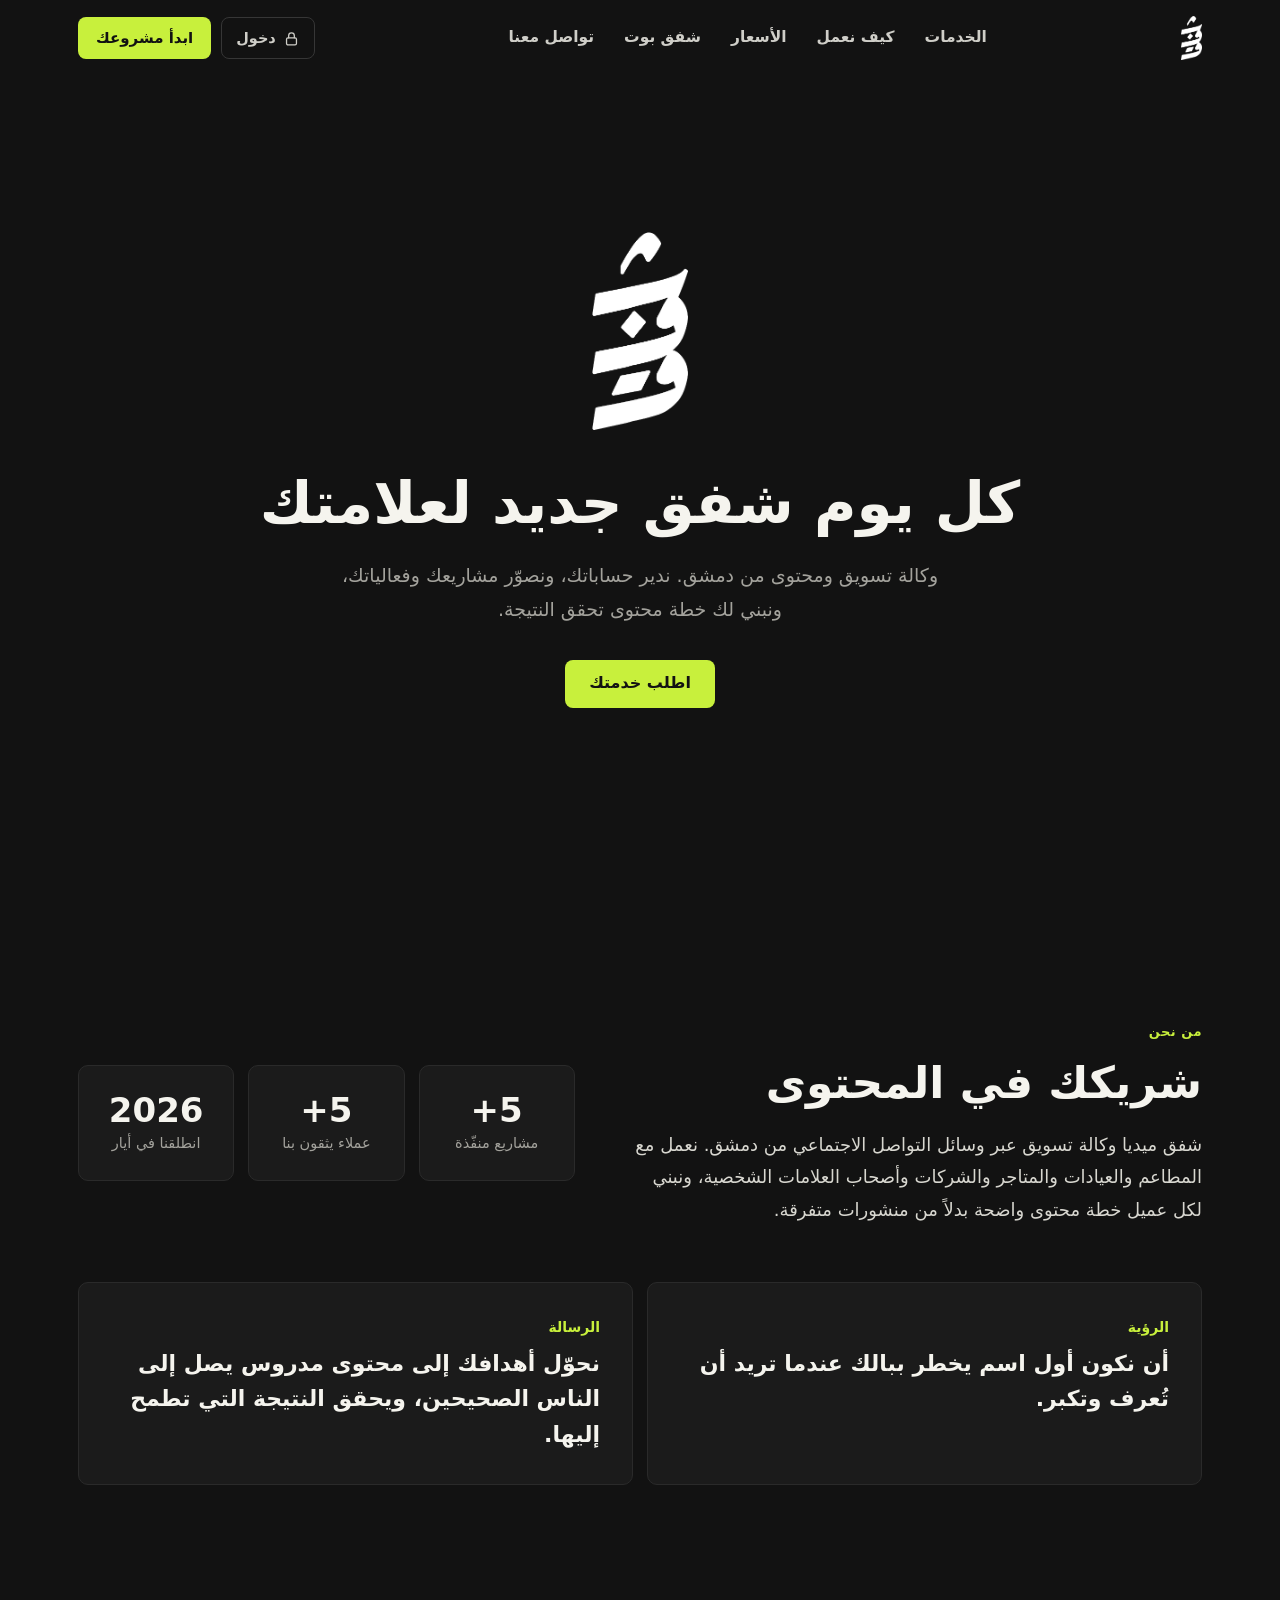
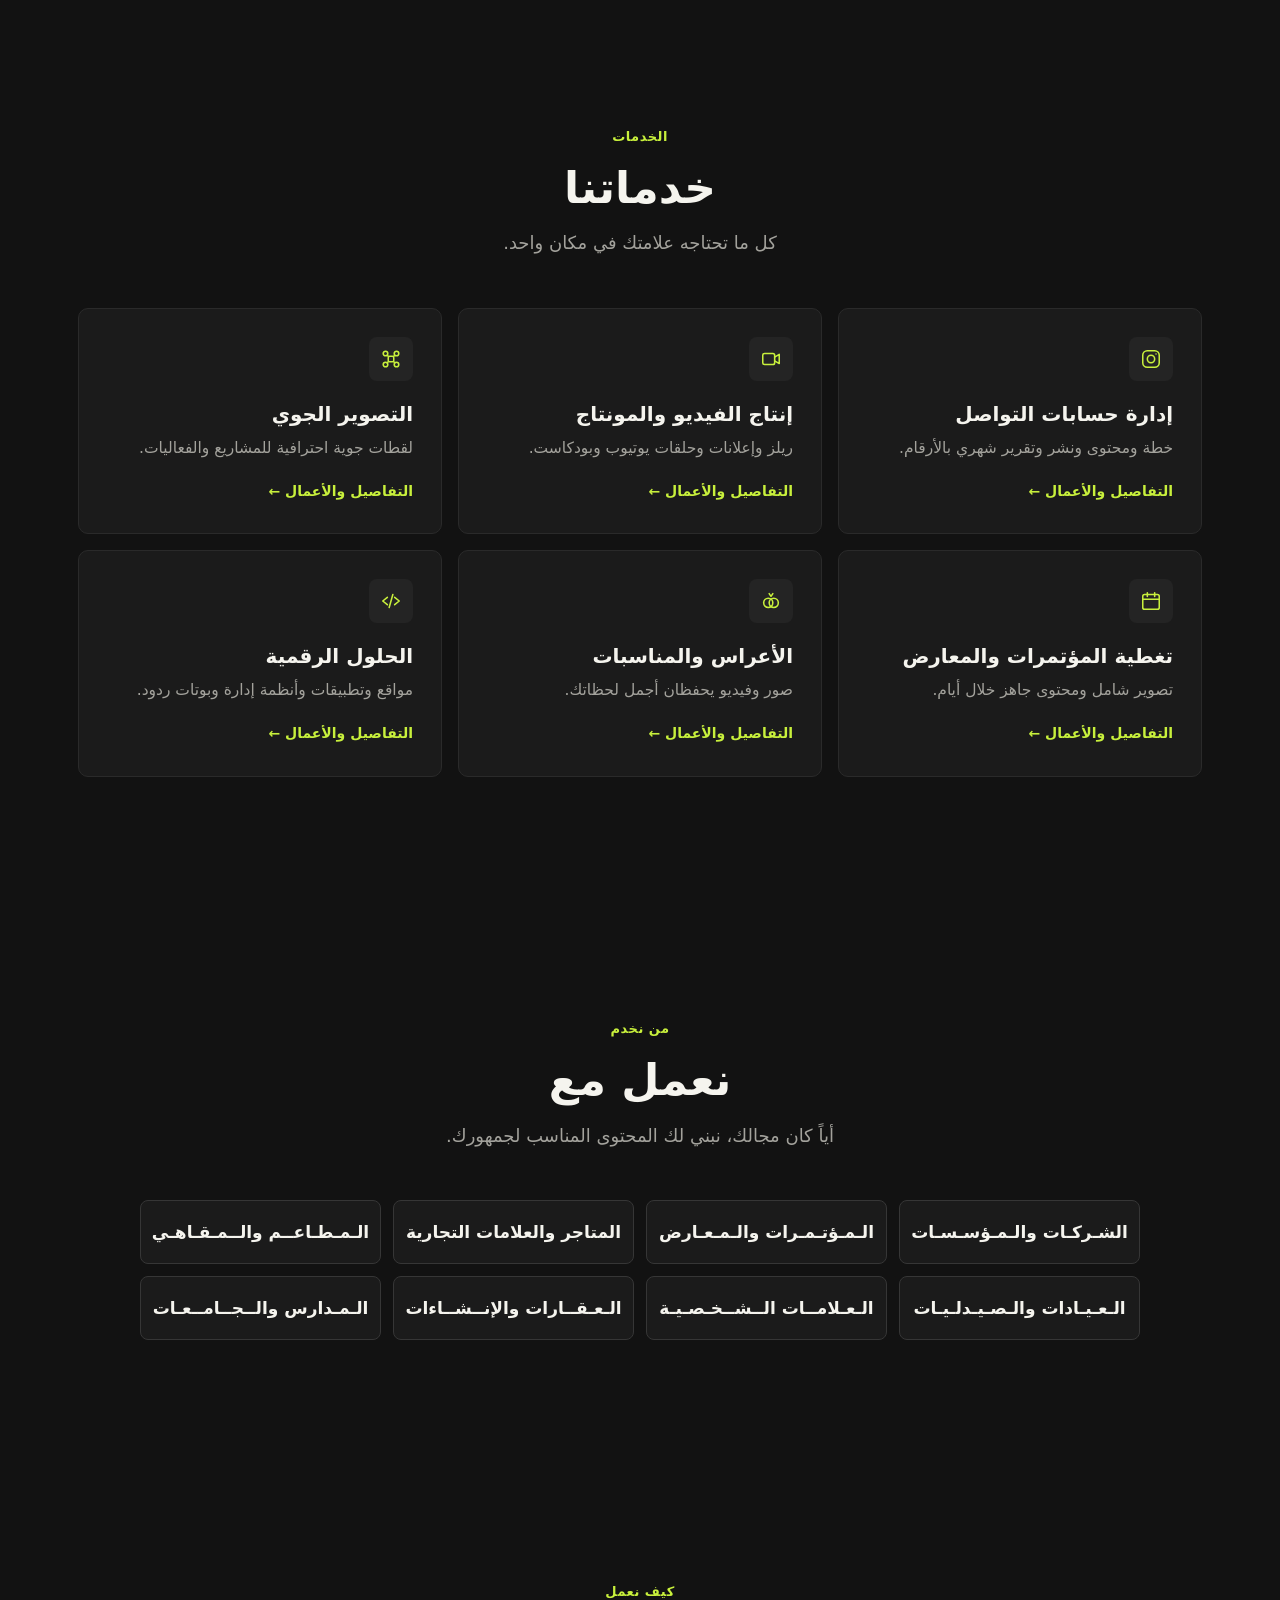
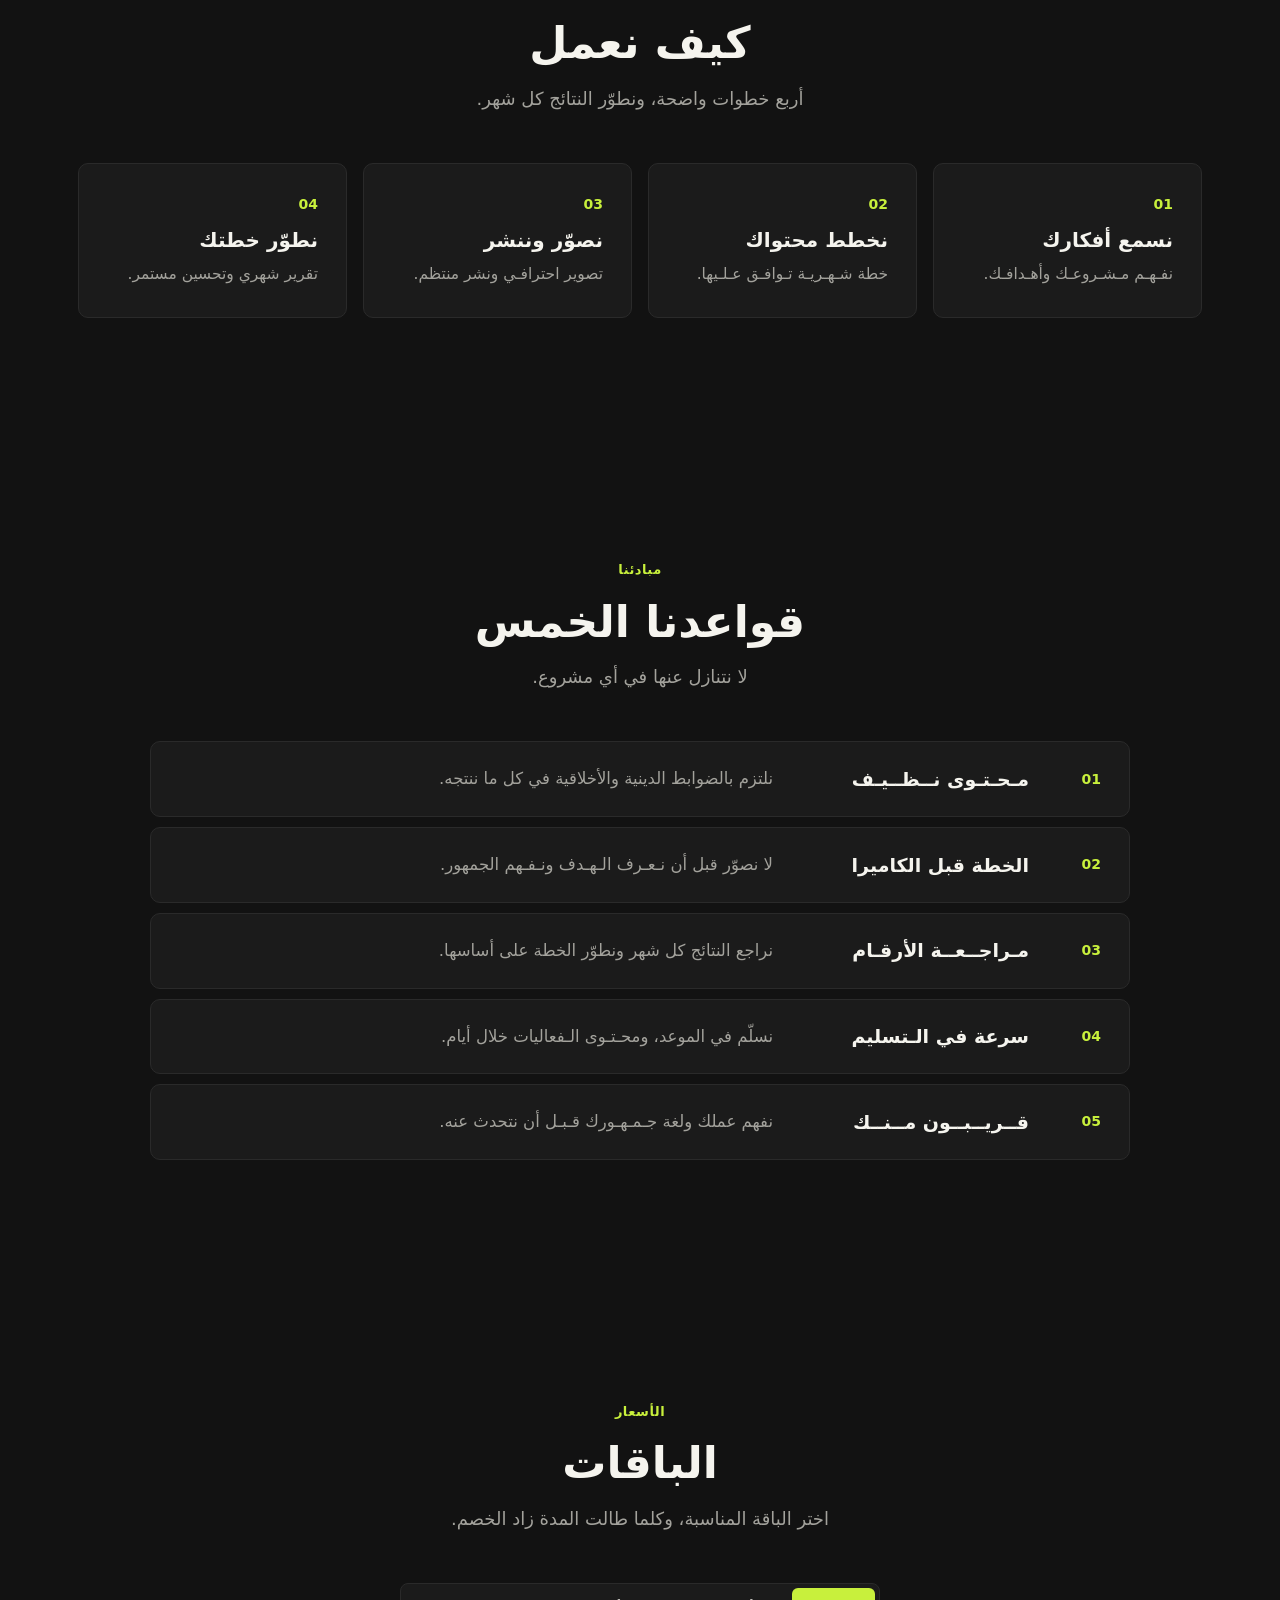
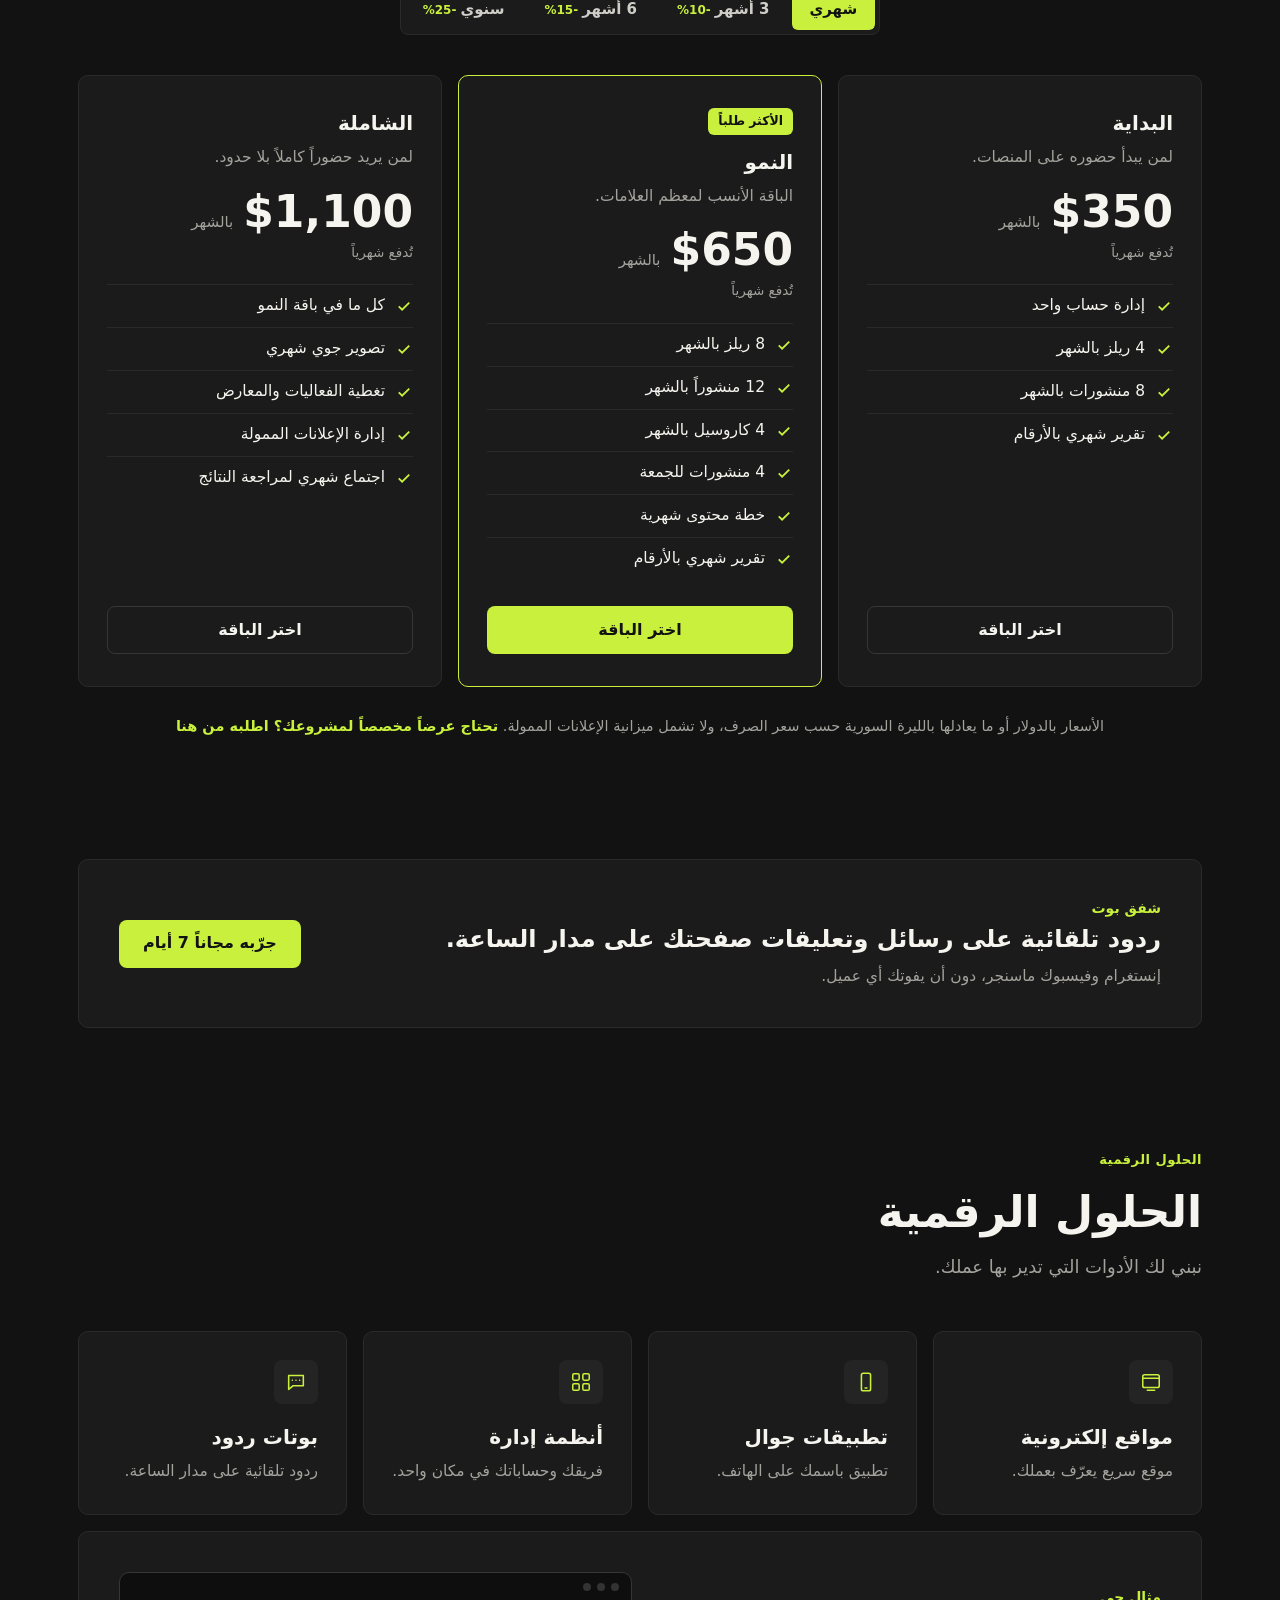
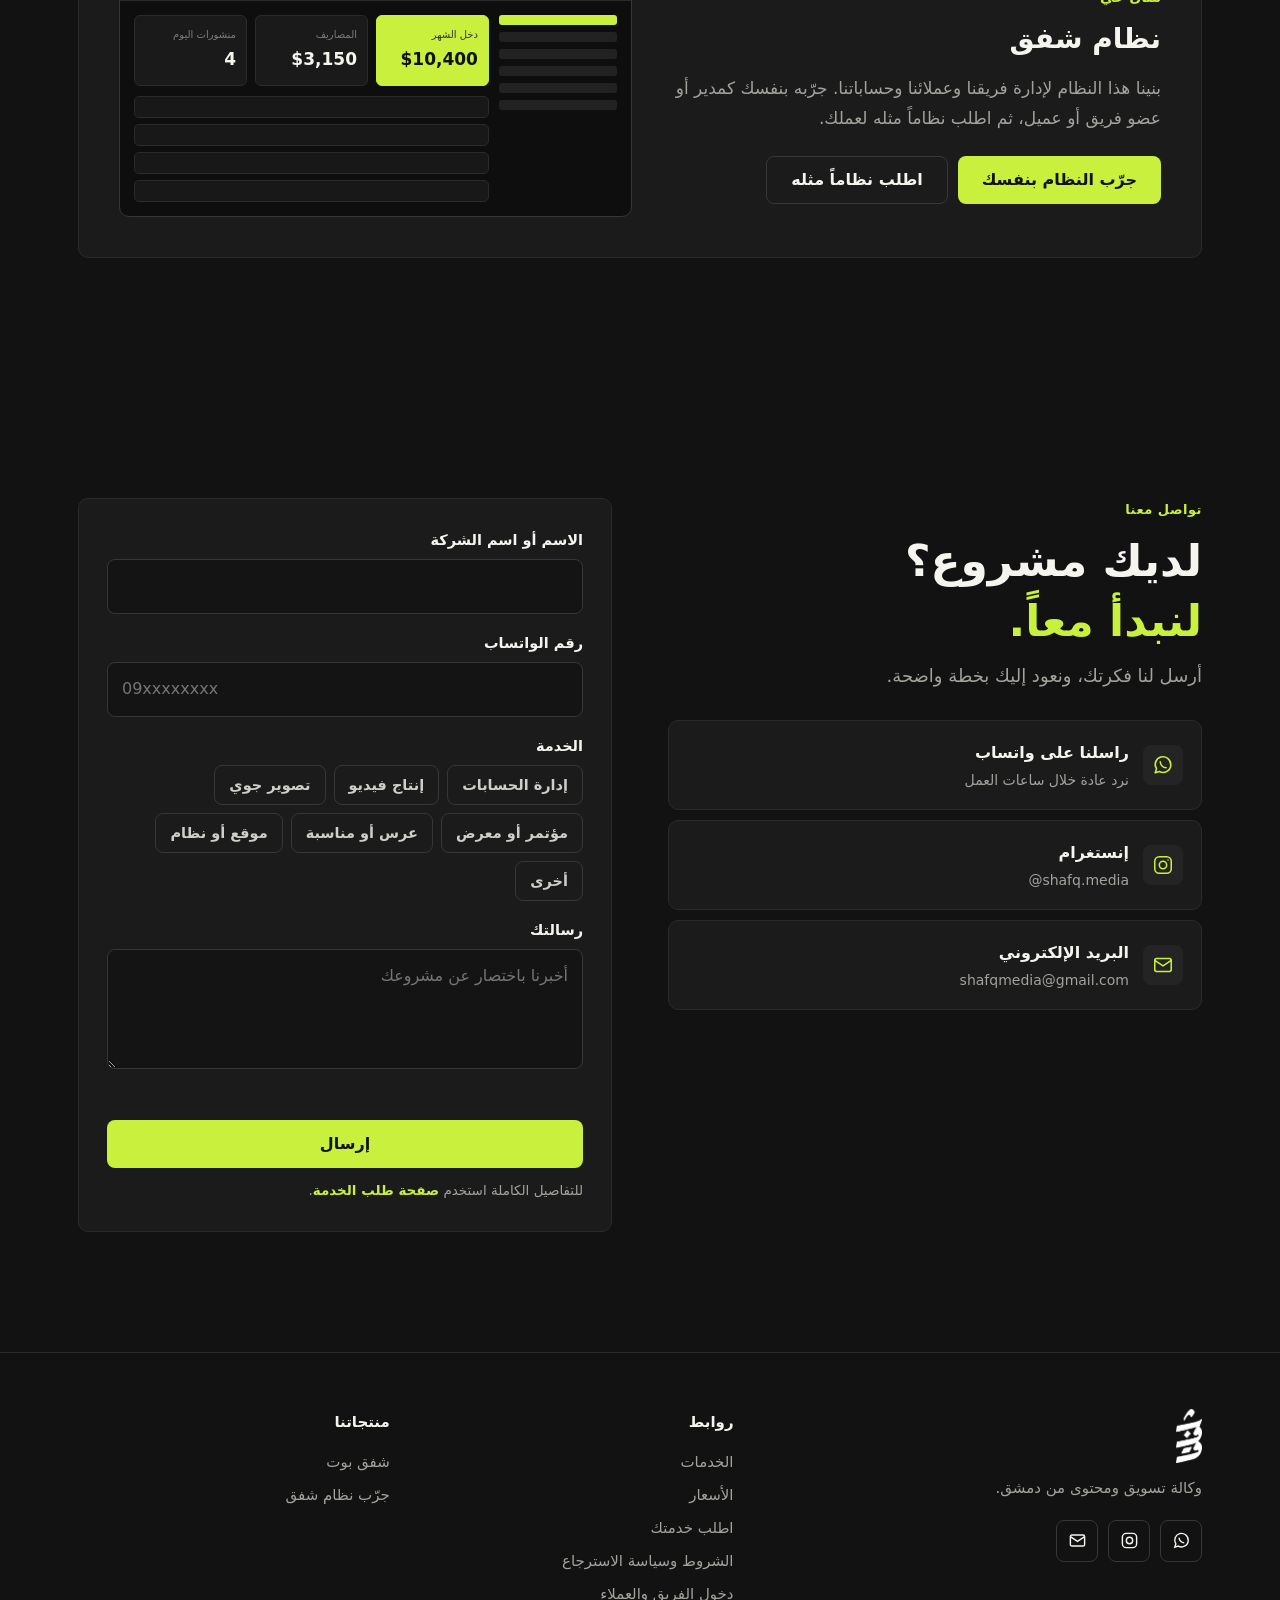
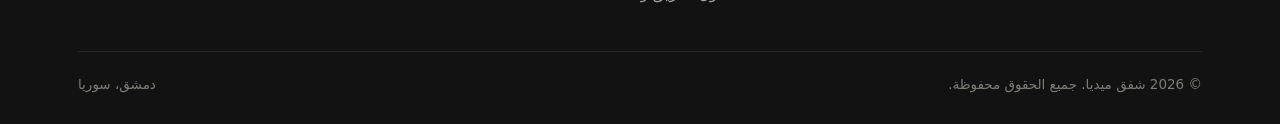
==== commit ec9fc6fd: "Add files via upload" ====
--- a/index.html
+++ b/index.html
@@ -25,7 +25,7 @@
 <link rel="preconnect" href="https://fonts.googleapis.com">
 <link rel="preconnect" href="https://fonts.gstatic.com" crossorigin>
 <link href="https://fonts.googleapis.com/css2?family=Cairo:wght@400;500;600;700;800;900&display=swap" rel="stylesheet">
-<link rel="stylesheet" href="assets/site.css?v=6">
+<link rel="stylesheet" href="assets/site.css?v=7">
 </head>
 <body>
 
@@ -40,7 +40,7 @@
       <a href="#bot">شفق بوت</a>
       <a href="#contact">تواصل معنا</a>
     </nav>
-    <a class="btn btn-p cta-n" href="request/index.html">ابدأ مشروعك</a>
+    <div class="nav-act"><a class="login-n" href="shafq-app/" title="دخول فريق شفق وعملائها"><svg viewBox="0 0 24 24" aria-hidden="true"><rect x="5" y="11" width="14" height="10" rx="2"/><path d="M8 11V8a4 4 0 0 1 8 0v3"/></svg><span>دخول</span></a><a class="btn btn-p cta-n" href="request/index.html">ابدأ مشروعك</a></div>
     <button class="burger" id="burger" aria-label="فتح القائمة" aria-expanded="false"><svg viewBox="0 0 24 24" fill="none"><path d="M4 7h16M4 12h16M4 17h16"/></svg></button>
   </div>
 </header>
@@ -51,6 +51,7 @@
   <a href="#pricing">الأسعار</a>
   <a href="#bot">شفق بوت</a>
   <a href="#contact">تواصل معنا</a>
+  <a href="shafq-app/">دخول الفريق والعملاء</a>
   <a class="btn btn-p" href="request/index.html">ابدأ مشروعك</a>
 </div>
 
@@ -239,7 +240,7 @@
           <a href="mailto:shafqmedia@gmail.com" aria-label="البريد الإلكتروني"><svg viewBox="0 0 24 24"><rect x="3" y="5" width="18" height="14" rx="2"/><path d="M3 7l9 6 9-6"/></svg></a>
         </div>
       </div>
-      <nav aria-label="روابط"><h4>روابط</h4><a href="#services">الخدمات</a><a href="#pricing">الأسعار</a><a href="request/index.html">اطلب خدمتك</a><a href="terms/index.html">الشروط وسياسة الاسترجاع</a></nav>
+      <nav aria-label="روابط"><h4>روابط</h4><a href="#services">الخدمات</a><a href="#pricing">الأسعار</a><a href="request/index.html">اطلب خدمتك</a><a href="terms/index.html">الشروط وسياسة الاسترجاع</a><a href="shafq-app/">دخول الفريق والعملاء</a></nav>
       <nav aria-label="منتجاتنا"><h4>منتجاتنا</h4><a href="https://bot.shafqmedia.com/">شفق بوت</a><a href="demo/index.html">جرّب نظام شفق</a></nav>
     </div>
     <div class="copy"><span>© <span id="yr">2026</span> شفق ميديا. جميع الحقوق محفوظة.</span><span>دمشق، سوريا</span></div>
--- a/assets/site.css
+++ b/assets/site.css
@@ -353,3 +353,8 @@
 
 ::selection{background:var(--lime);color:var(--ink)}
 ::-moz-selection{background:var(--lime);color:var(--ink)}
+.nav-act{display:flex;align-items:center;gap:10px}
+.login-n{display:inline-flex;align-items:center;gap:7px;min-height:42px;padding:0 14px;border:1px solid var(--ln2);border-radius:var(--rb);font-size:14.5px;font-weight:700;color:#cfcec8;transition:border-color .3s var(--ez),color .3s var(--ez)}
+.login-n svg{width:17px;height:17px;fill:none;stroke:currentColor;stroke-width:1.8;stroke-linecap:round;stroke-linejoin:round}
+.login-n:hover{border-color:var(--lime);color:var(--lime)}
+@media (max-width:900px){.nav .wrap{gap:6px}.nav-act{gap:6px;margin-right:auto}.login-n{min-height:40px;padding:0 11px}.login-n span{display:none}}
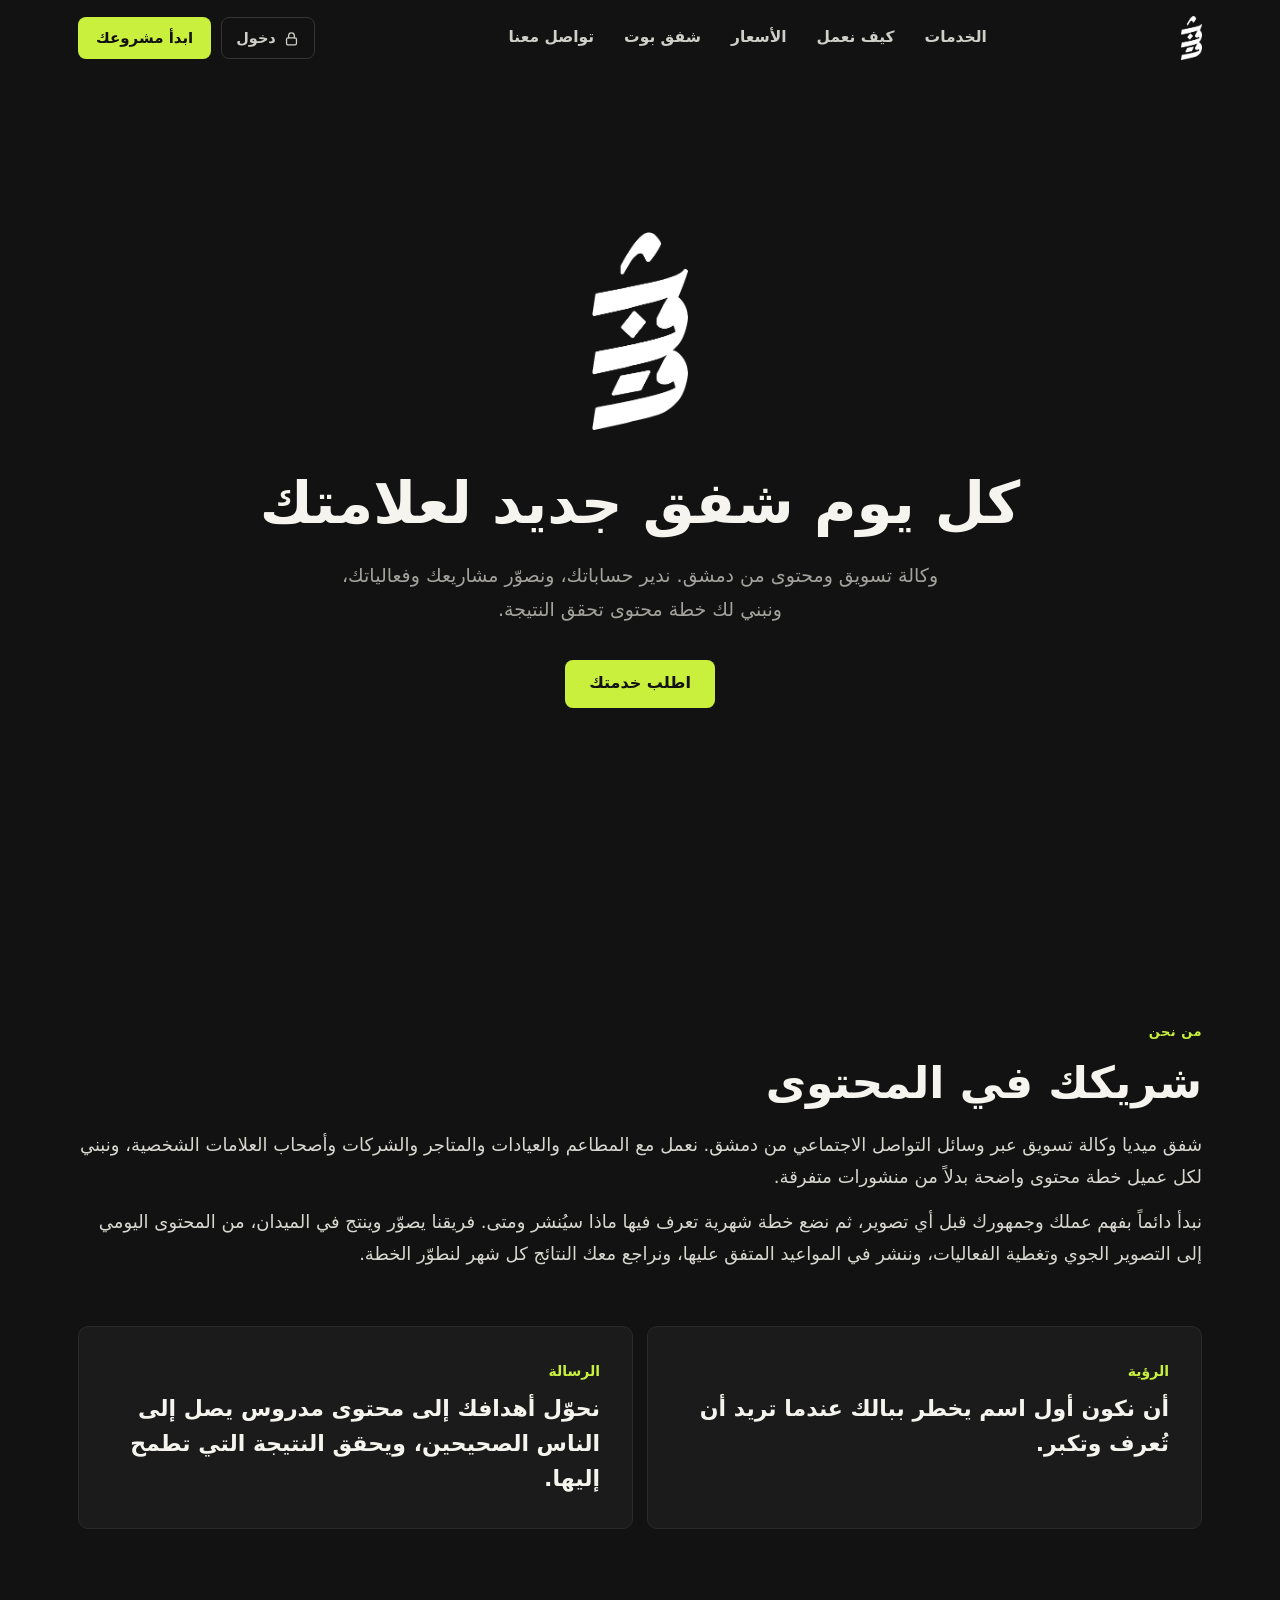
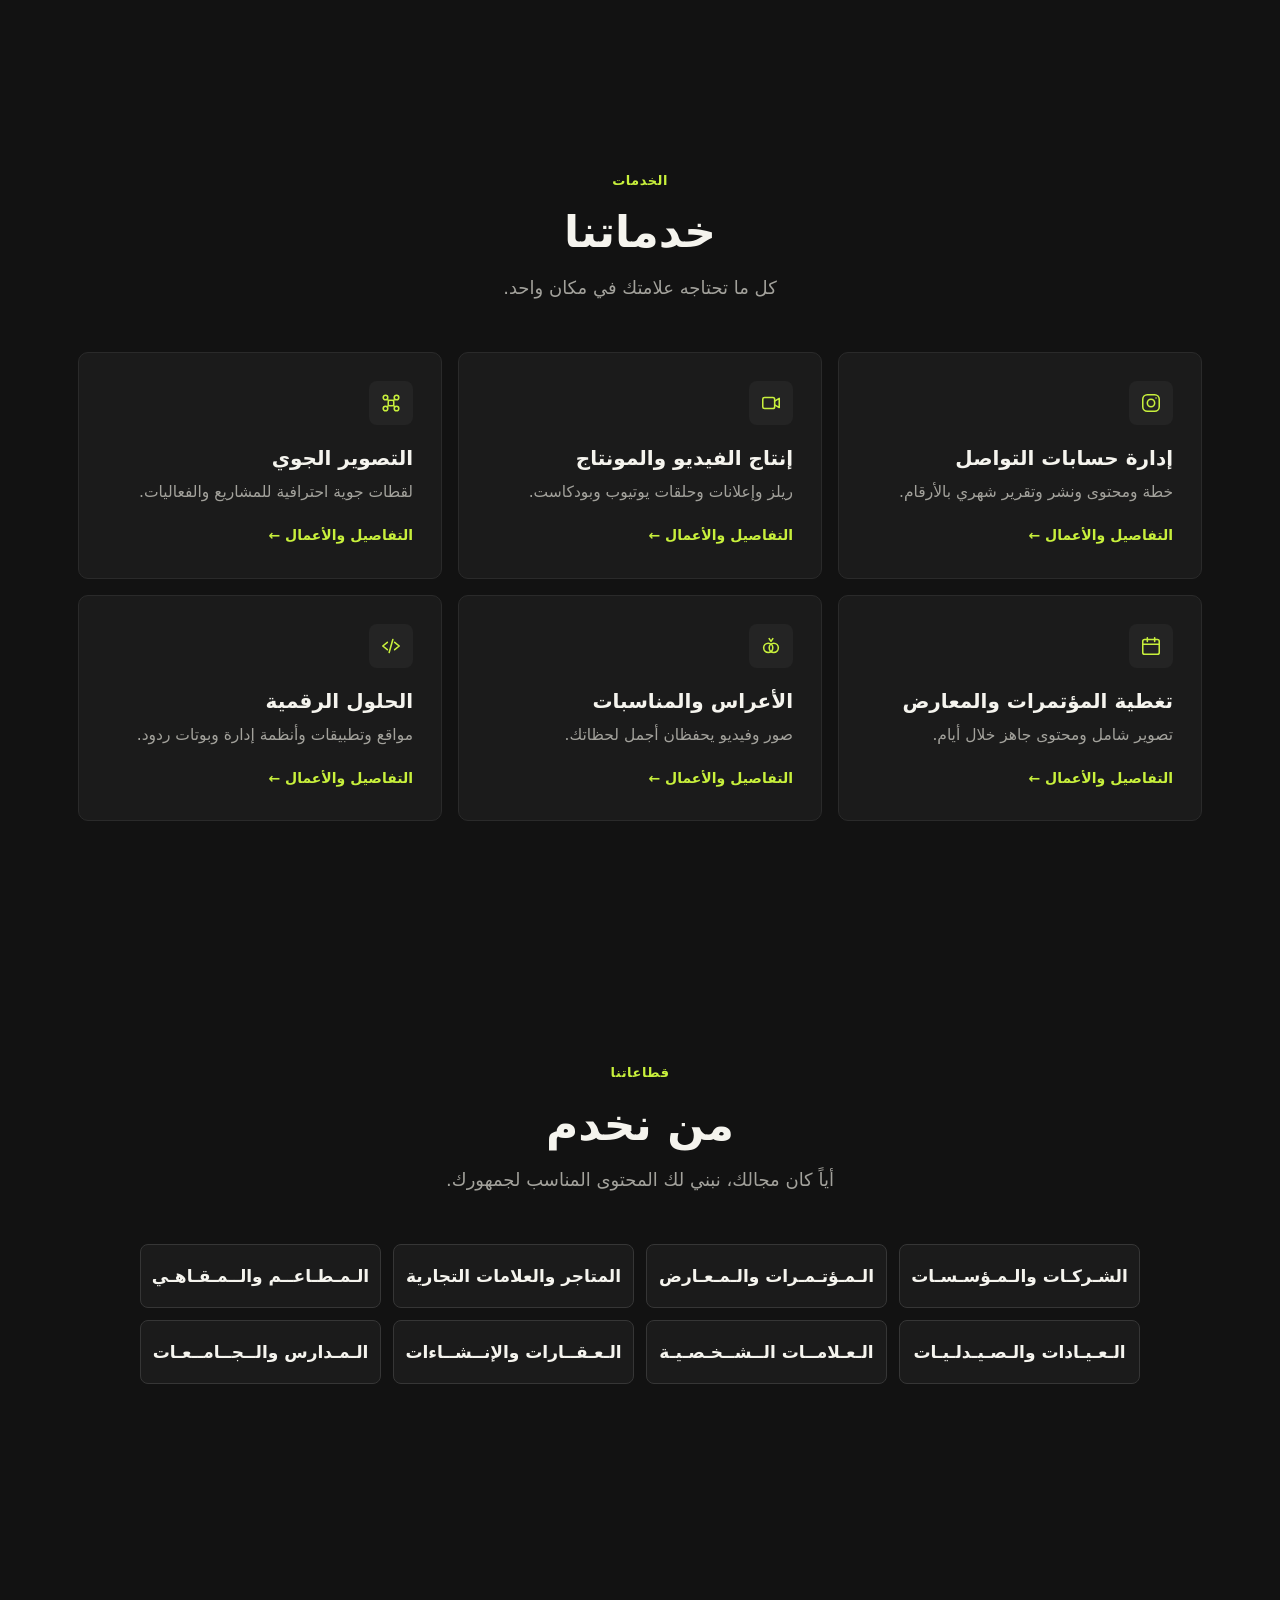
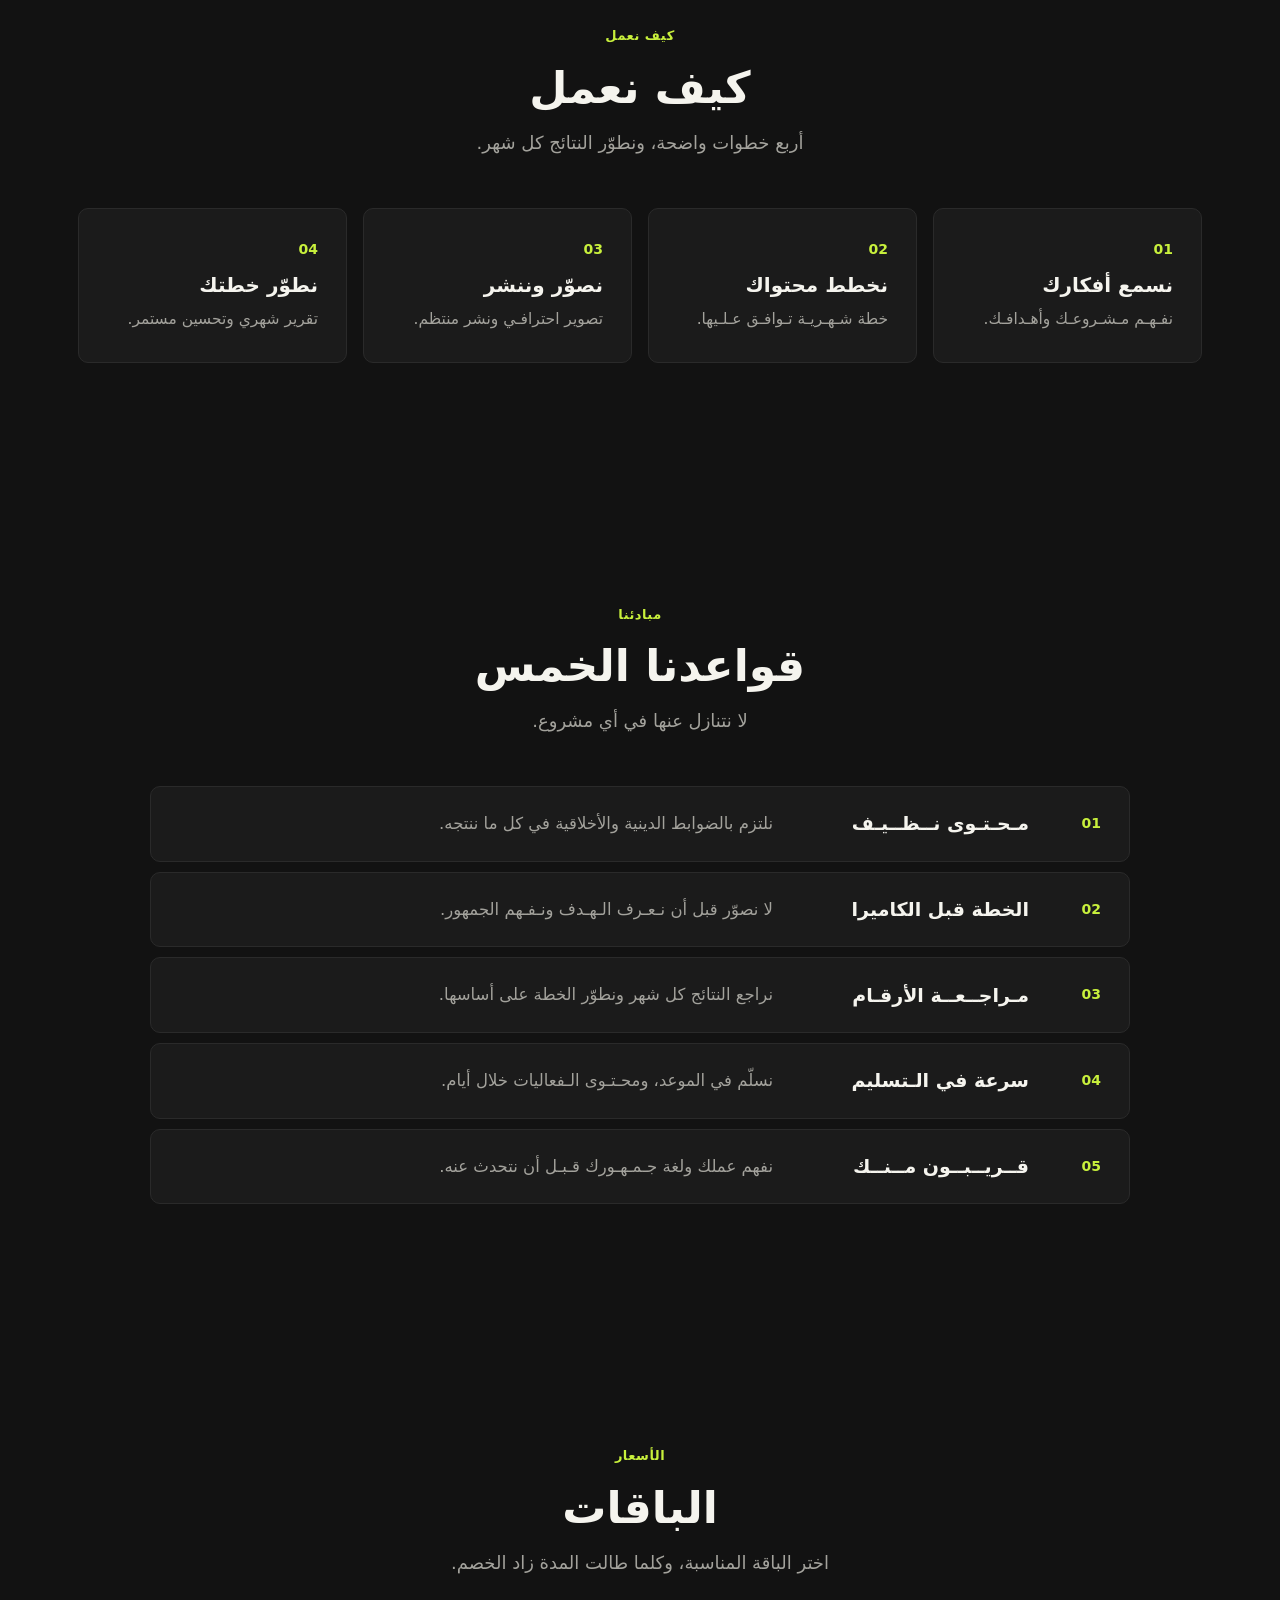
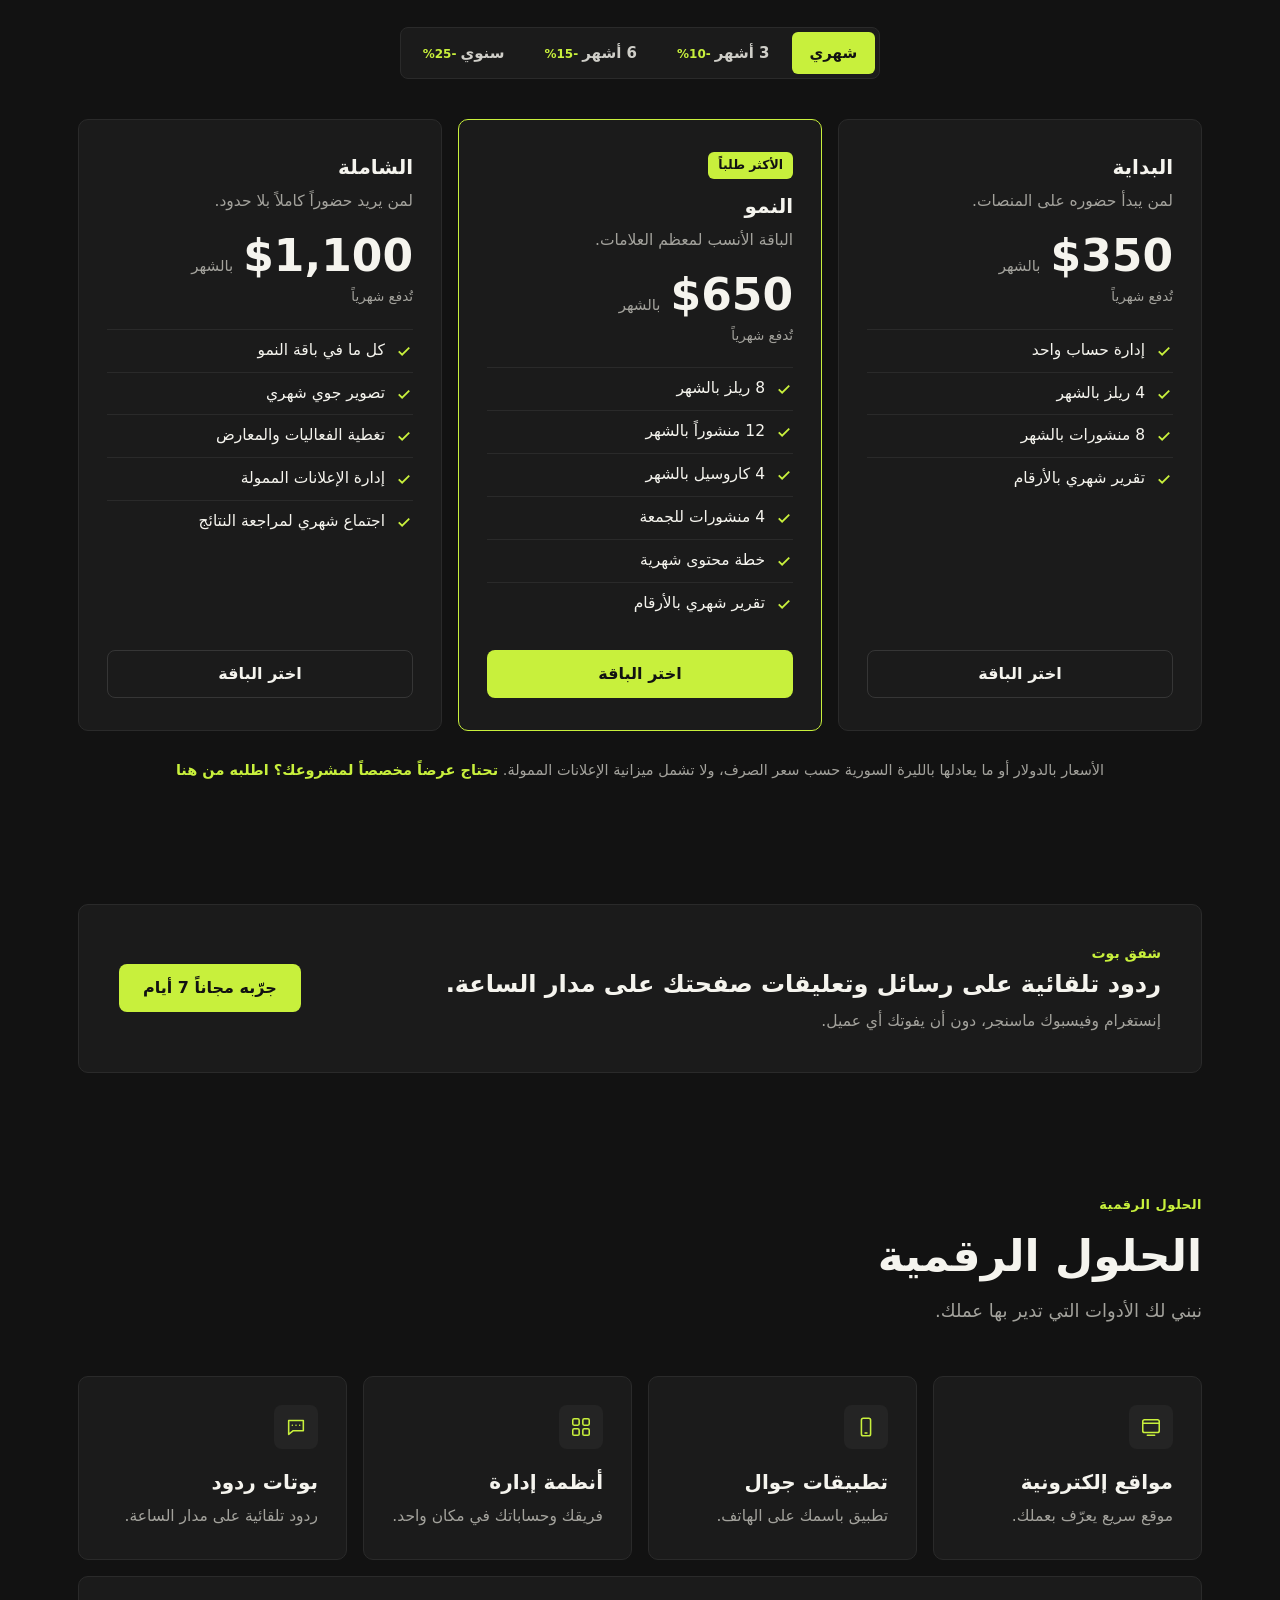
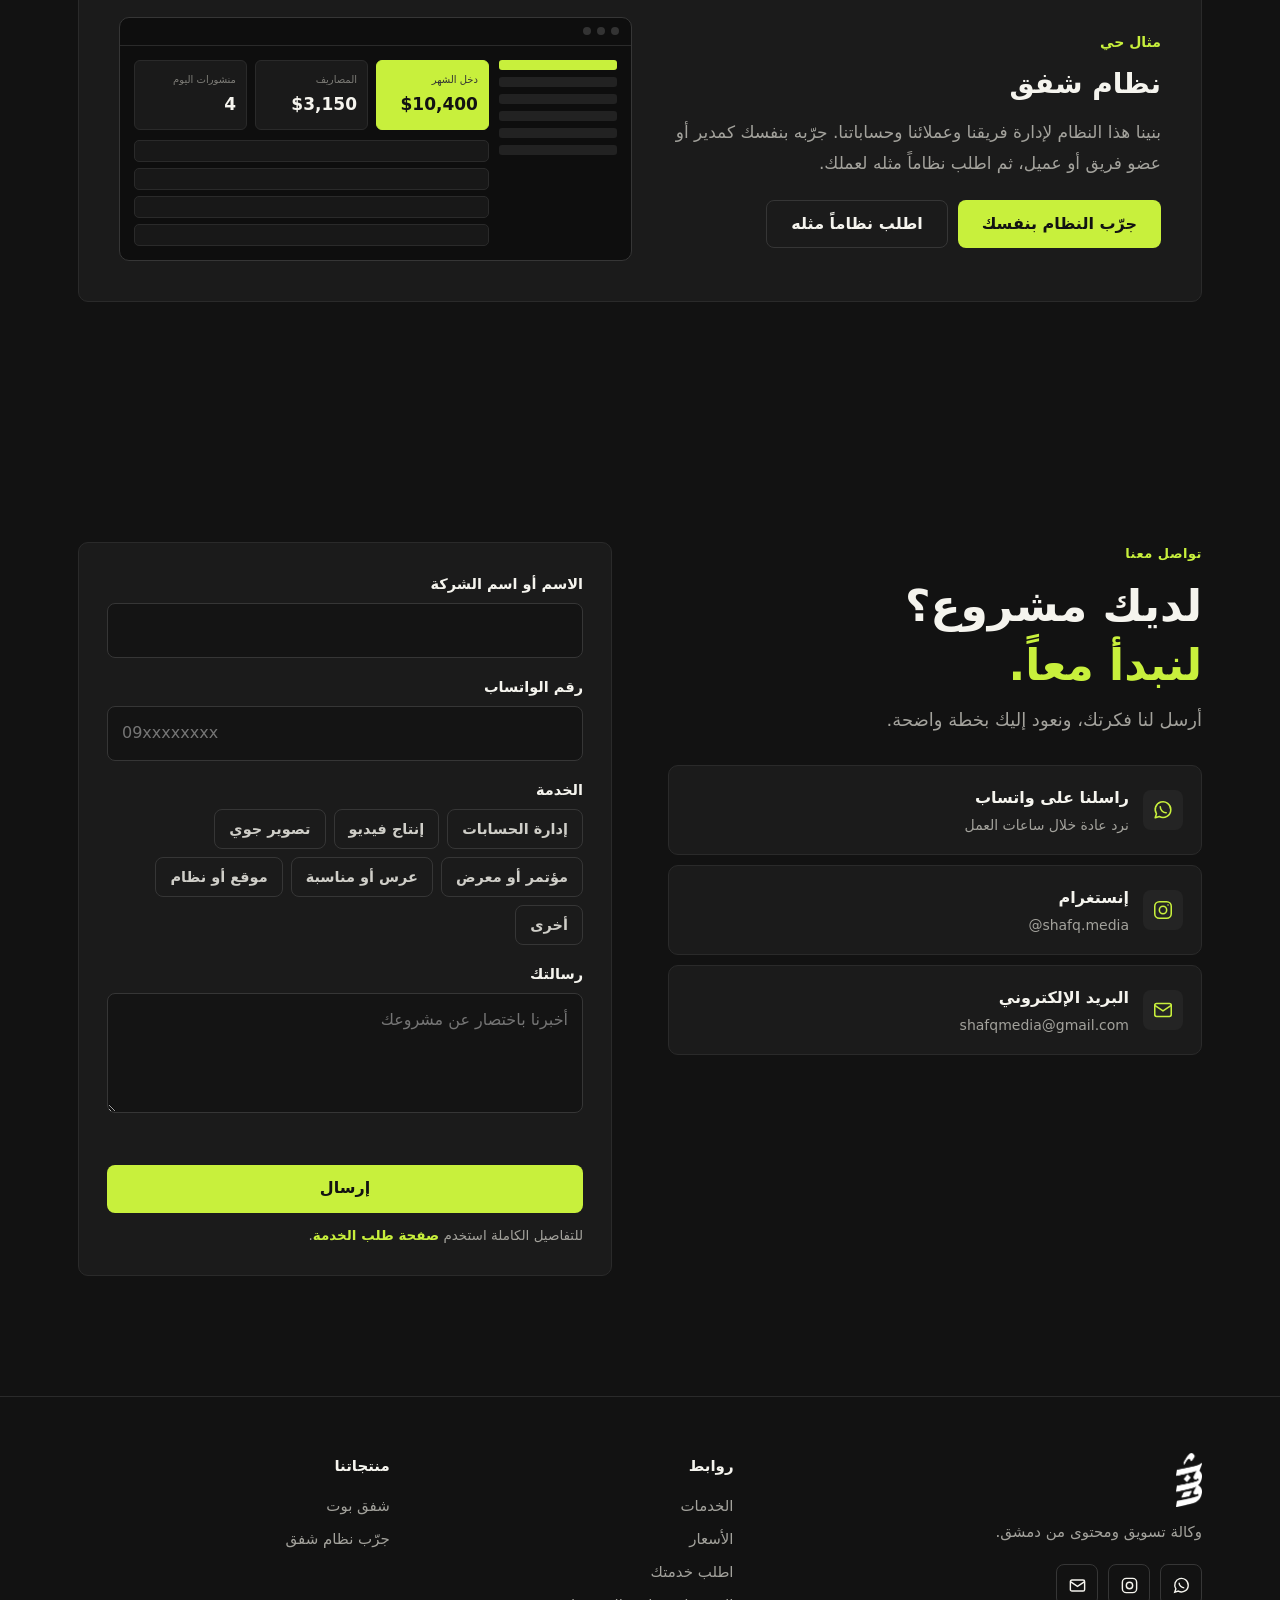
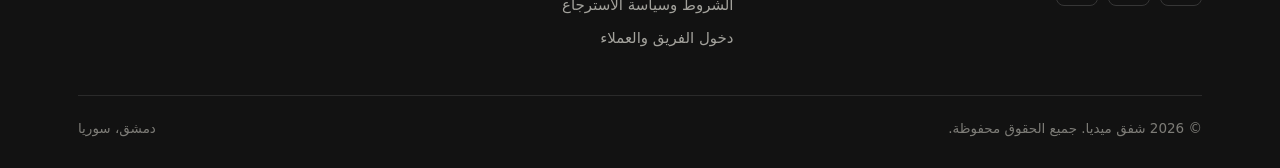
==== commit 19139246: "Add files via upload" ====
--- a/index.html
+++ b/index.html
@@ -25,7 +25,7 @@
 <link rel="preconnect" href="https://fonts.googleapis.com">
 <link rel="preconnect" href="https://fonts.gstatic.com" crossorigin>
 <link href="https://fonts.googleapis.com/css2?family=Cairo:wght@400;500;600;700;800;900&display=swap" rel="stylesheet">
-<link rel="stylesheet" href="assets/site.css?v=7">
+<link rel="stylesheet" href="assets/site.css?v=9">
 </head>
 <body>
 
@@ -71,16 +71,12 @@
 
 <section class="about" id="about">
   <div class="wrap">
-    <div class="grid">
+    <div class="grid one">
       <div class="rv">
         <div class="eyebrow">من نحن</div>
         <h2>شريكك في المحتوى</h2>
         <p class="body">شفق ميديا وكالة تسويق عبر وسائل التواصل الاجتماعي من دمشق. نعمل مع المطاعم والعيادات والمتاجر والشركات وأصحاب العلامات الشخصية، ونبني لكل عميل خطة محتوى واضحة بدلاً من منشورات متفرقة.</p>
-      </div>
-      <div class="stats rv">
-        <div class="card hov"><b>+5</b><span>مشاريع منفّذة</span></div>
-        <div class="card hov"><b>+5</b><span>عملاء يثقون بنا</span></div>
-        <div class="card hov"><b>2026</b><span>انطلقنا في أيار</span></div>
+        <p class="body">نبدأ دائماً بفهم عملك وجمهورك قبل أي تصوير، ثم نضع خطة شهرية تعرف فيها ماذا سيُنشر ومتى. فريقنا يصوّر وينتج في الميدان، من المحتوى اليومي إلى التصوير الجوي وتغطية الفعاليات، وننشر في المواعيد المتفق عليها، ونراجع معك النتائج كل شهر لنطوّر الخطة.</p>
       </div>
     </div>
     <div class="vm">
@@ -107,7 +103,7 @@
 
 <section id="clients">
   <div class="wrap">
-    <div class="head c rv"><div class="eyebrow">من نخدم</div><h2>نعمل مع</h2><p class="lead">أياً كان مجالك، نبني لك المحتوى المناسب لجمهورك.</p></div>
+    <div class="head c rv"><div class="eyebrow">قطاعاتنا</div><h2>من نخدم</h2><p class="lead">أياً كان مجالك، نبني لك المحتوى المناسب لجمهورك.</p></div>
     <div class="aud rv">
       <span class="hov"><i class="kf">الشركات والمؤسسات</i></span><span class="hov"><i class="kf">المؤتمرات والمعارض</i></span><span class="hov"><i class="kf">المتاجر والعلامات التجارية</i></span><span class="hov"><i class="kf">المطاعم والمقاهي</i></span>
       <span class="hov"><i class="kf">العيادات والصيدليات</i></span><span class="hov"><i class="kf">العلامات الشخصية</i></span><span class="hov"><i class="kf">العقارات والإنشاءات</i></span><span class="hov"><i class="kf">المدارس والجامعات</i></span>
--- a/assets/site.css
+++ b/assets/site.css
@@ -358,3 +358,9 @@
 .login-n svg{width:17px;height:17px;fill:none;stroke:currentColor;stroke-width:1.8;stroke-linecap:round;stroke-linejoin:round}
 .login-n:hover{border-color:var(--lime);color:var(--lime)}
 @media (max-width:900px){.nav .wrap{gap:6px}.nav-act{gap:6px;margin-right:auto}.login-n{min-height:40px;padding:0 11px}.login-n span{display:none}}
+
+.stats.two{grid-template-columns:repeat(2,1fr)}
+
+.about .grid.one{grid-template-columns:1fr}
+.about .grid.one p.body{max-width:none}
+.about .grid.one p.body+p.body{margin-top:12px}
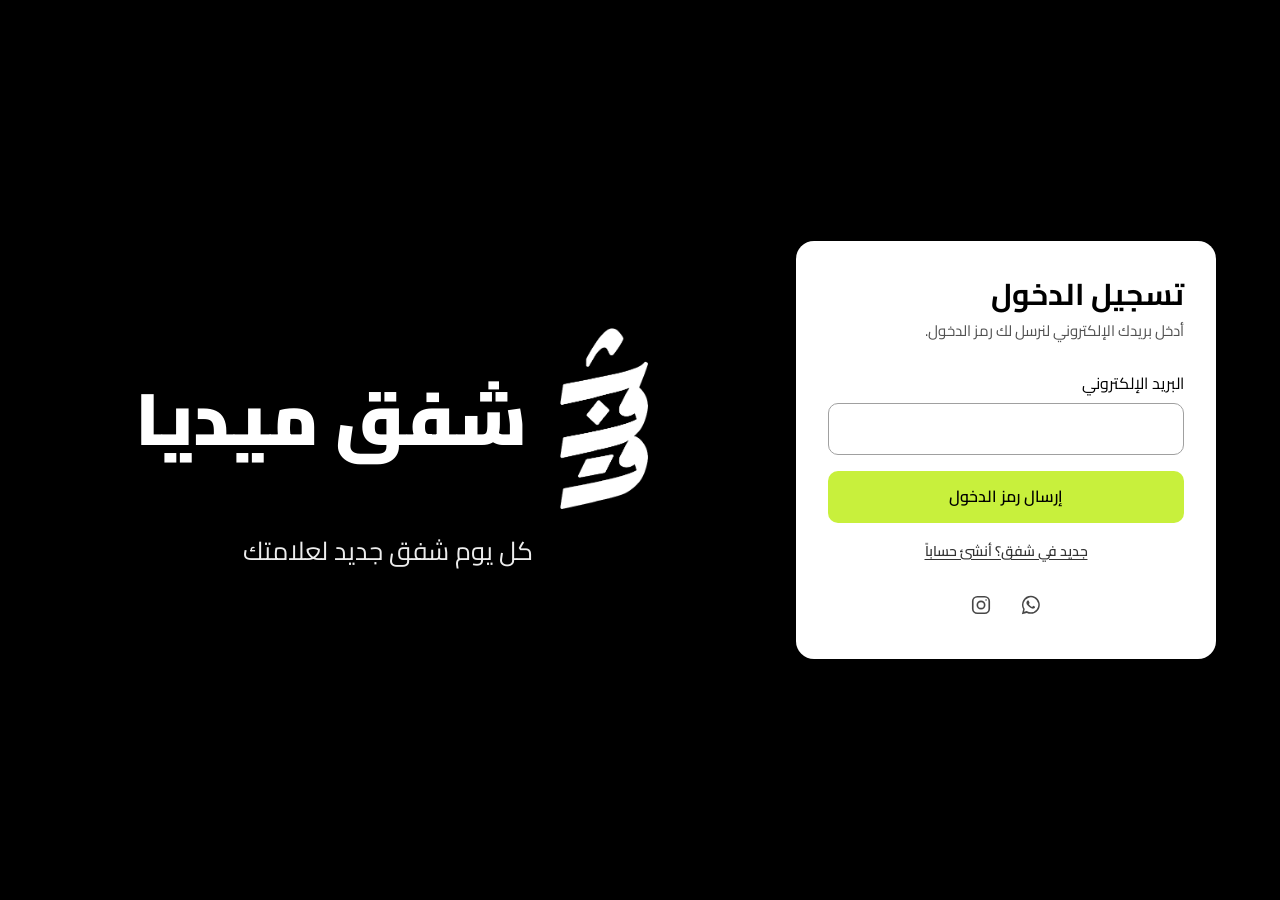
==== commit 9ab86376: "Add files via upload" ====
--- a/index.html
+++ b/index.html
@@ -1,266 +1,60 @@
-<!DOCTYPE html>
+<!doctype html>
 <html lang="ar" dir="rtl">
 <head>
 <meta charset="utf-8">
-<meta name="viewport" content="width=device-width, initial-scale=1">
-<meta http-equiv="Content-Security-Policy" content="default-src 'self'; script-src 'self'; style-src 'self' 'unsafe-inline' https://fonts.googleapis.com; font-src https://fonts.gstatic.com; img-src 'self' data: blob:; media-src 'self' blob:; connect-src 'self' https://ypsarmfjbkxgoepmibia.supabase.co; frame-src 'none'; object-src 'none'; base-uri 'self'; form-action 'none'">
-<meta name="referrer" content="strict-origin-when-cross-origin">
-<title>شفق ميديا | وكالة تسويق ومحتوى من دمشق</title>
-<meta name="description" content="شفق ميديا وكالة تسويق ومحتوى من دمشق. ندير حساباتك على وسائل التواصل، ونصوّر مشاريعك وفعالياتك، ونبني لك خطة محتوى تحقق النتيجة.">
-<meta property="og:title" content="شفق ميديا | وكالة تسويق ومحتوى">
-<meta property="og:description" content="كل يوم شفق جديد لعلامتك.">
-<meta property="og:image" content="https://shafqmedia.com/assets/og.jpg">
-<meta property="og:image:width" content="1200">
-<meta property="og:image:height" content="630">
-<meta property="og:url" content="https://shafqmedia.com/">
-<meta property="og:type" content="website">
-<meta property="og:locale" content="ar_SY">
-<meta property="og:site_name" content="شفق ميديا">
-<meta name="twitter:card" content="summary_large_image">
-<link rel="canonical" href="https://shafqmedia.com/">
-<script type="application/ld+json">{"@context": "https://schema.org", "@type": "ProfessionalService", "name": "شفق ميديا", "alternateName": "Shafq Media", "url": "https://shafqmedia.com/", "logo": "https://shafqmedia.com/assets/icon-192.png", "image": "https://shafqmedia.com/assets/og.jpg", "description": "وكالة تسويق ومحتوى من دمشق: إدارة حسابات التواصل، إنتاج الفيديو، التصوير الجوي، وتغطية المؤتمرات والمعارض.", "email": "shafqmedia@gmail.com", "address": {"@type": "PostalAddress", "addressLocality": "دمشق", "addressCountry": "SY"}, "areaServed": "SY", "sameAs": ["https://www.instagram.com/shafq.media"]}</script>
-<meta name="theme-color" content="#121212">
-<link rel="icon" type="image/png" href="assets/icon-192.png">
-<link rel="apple-touch-icon" href="assets/apple-touch-180.png">
-<link rel="preconnect" href="https://fonts.googleapis.com">
-<link rel="preconnect" href="https://fonts.gstatic.com" crossorigin>
-<link href="https://fonts.googleapis.com/css2?family=Cairo:wght@400;500;600;700;800;900&display=swap" rel="stylesheet">
-<link rel="stylesheet" href="assets/site.css?v=9">
+<meta name="viewport" content="width=device-width,initial-scale=1">
+<meta name="robots" content="noindex,nofollow">
+<meta name="theme-color" content="#000000">
+<meta http-equiv="Content-Security-Policy" content="default-src 'self'; connect-src 'self' https://*.supabase.co; object-src 'none'; base-uri 'none'; form-action 'none'">
+<title>إنشاء حساب أو تسجيل الدخول | شفق</title>
+<link rel="icon" href="assets/icon-192.png">
+<link rel="stylesheet" href="assets/login.css">
+<script src="shafq-app/config.js" defer></script>
+<script src="shafq-app/server.js" defer></script>
+<script src="assets/login.js" defer></script>
 </head>
 <body>
-
-<header class="nav" id="nav">
-  <div class="wrap">
-    <a class="lg" href="#top" aria-label="شفق ميديا، العودة للأعلى"><img src="assets/logo-white.png" alt="شعار شفق ميديا" width="213" height="437"></a>
-    <nav class="links" aria-label="القائمة الرئيسية">
-      <a href="#services">الخدمات</a>
-      <a href="#work" data-work-link hidden>أعمالنا</a>
-      <a href="#process">كيف نعمل</a>
-      <a href="#pricing">الأسعار</a>
-      <a href="#bot">شفق بوت</a>
-      <a href="#contact">تواصل معنا</a>
-    </nav>
-    <div class="nav-act"><a class="login-n" href="shafq-app/" title="دخول فريق شفق وعملائها"><svg viewBox="0 0 24 24" aria-hidden="true"><rect x="5" y="11" width="14" height="10" rx="2"/><path d="M8 11V8a4 4 0 0 1 8 0v3"/></svg><span>دخول</span></a><a class="btn btn-p cta-n" href="request/index.html">ابدأ مشروعك</a></div>
-    <button class="burger" id="burger" aria-label="فتح القائمة" aria-expanded="false"><svg viewBox="0 0 24 24" fill="none"><path d="M4 7h16M4 12h16M4 17h16"/></svg></button>
-  </div>
-</header>
-<div class="mmenu" id="mmenu">
-  <a href="#services">الخدمات</a>
-  <a href="#work" data-work-link hidden>أعمالنا</a>
-  <a href="#process">كيف نعمل</a>
-  <a href="#pricing">الأسعار</a>
-  <a href="#bot">شفق بوت</a>
-  <a href="#contact">تواصل معنا</a>
-  <a href="shafq-app/">دخول الفريق والعملاء</a>
-  <a class="btn btn-p" href="request/index.html">ابدأ مشروعك</a>
-</div>
-
-<main id="top">
-
-<section class="hero">
-  <div class="wrap">
-    <img class="lgo rv" src="assets/logo-white.png" alt="شعار شفق ميديا" width="213" height="437">
-    <h1 class="rv">كل يوم شفق جديد لعلامتك</h1>
-    <p class="rv">وكالة تسويق ومحتوى من دمشق. ندير حساباتك، ونصوّر مشاريعك وفعالياتك، ونبني لك خطة محتوى تحقق النتيجة.</p>
-    <div class="cta rv">
-      <a class="btn btn-p" href="request/index.html">اطلب خدمتك</a>
-      <a class="btn btn-o" href="#services" data-alt-work>شاهد خدماتنا</a>
+<main class="entry">
+  <section class="brand" aria-label="شفق ميديا">
+    <div class="brand-lockup">
+      <img src="assets/logo-white.png" alt="" width="426" height="874">
+      <span>شفق ميديا</span>
     </div>
-  </div>
-</section>
-
-<section class="about" id="about">
-  <div class="wrap">
-    <div class="grid one">
-      <div class="rv">
-        <div class="eyebrow">من نحن</div>
-        <h2>شريكك في المحتوى</h2>
-        <p class="body">شفق ميديا وكالة تسويق عبر وسائل التواصل الاجتماعي من دمشق. نعمل مع المطاعم والعيادات والمتاجر والشركات وأصحاب العلامات الشخصية، ونبني لكل عميل خطة محتوى واضحة بدلاً من منشورات متفرقة.</p>
-        <p class="body">نبدأ دائماً بفهم عملك وجمهورك قبل أي تصوير، ثم نضع خطة شهرية تعرف فيها ماذا سيُنشر ومتى. فريقنا يصوّر وينتج في الميدان، من المحتوى اليومي إلى التصوير الجوي وتغطية الفعاليات، وننشر في المواعيد المتفق عليها، ونراجع معك النتائج كل شهر لنطوّر الخطة.</p>
-      </div>
-    </div>
-    <div class="vm">
-      <div class="card hov rv"><div class="k">الرؤية</div><div class="v">أن نكون أول اسم يخطر ببالك عندما تريد أن تُعرف وتكبر.</div></div>
-      <div class="card hov rv"><div class="k">الرسالة</div><div class="v">نحوّل أهدافك إلى محتوى مدروس يصل إلى الناس الصحيحين، ويحقق النتيجة التي تطمح إليها.</div></div>
-    </div>
-  </div>
-</section>
-
-<section id="services">
-  <div class="wrap">
-    <div class="head c rv"><div class="eyebrow">الخدمات</div><h2>خدماتنا</h2><p class="lead">كل ما تحتاجه علامتك في مكان واحد.</p></div>
-    <div class="svc" id="svc"></div>
-  </div>
-</section>
-
-<section id="work" hidden>
-  <div class="wrap">
-    <div class="head rv"><div class="eyebrow">أعمالنا</div><h2>أعمالنا</h2><p class="lead">نماذج من مشاريع نفّذناها لعملائنا.</p></div>
-    <div class="filters rv" id="filters"></div>
-    <div class="wgrid" id="wgrid"></div>
-  </div>
-</section>
-
-<section id="clients">
-  <div class="wrap">
-    <div class="head c rv"><div class="eyebrow">قطاعاتنا</div><h2>من نخدم</h2><p class="lead">أياً كان مجالك، نبني لك المحتوى المناسب لجمهورك.</p></div>
-    <div class="aud rv">
-      <span class="hov"><i class="kf">الشركات والمؤسسات</i></span><span class="hov"><i class="kf">المؤتمرات والمعارض</i></span><span class="hov"><i class="kf">المتاجر والعلامات التجارية</i></span><span class="hov"><i class="kf">المطاعم والمقاهي</i></span>
-      <span class="hov"><i class="kf">العيادات والصيدليات</i></span><span class="hov"><i class="kf">العلامات الشخصية</i></span><span class="hov"><i class="kf">العقارات والإنشاءات</i></span><span class="hov"><i class="kf">المدارس والجامعات</i></span>
-    </div>
-  </div>
-</section>
-
-<section id="process">
-  <div class="wrap">
-    <div class="head c rv"><div class="eyebrow">كيف نعمل</div><h2>كيف نعمل</h2><p class="lead">أربع خطوات واضحة، ونطوّر النتائج كل شهر.</p></div>
-    <div class="steps">
-      <div class="card hov rv"><div class="no">01</div><div class="t">نسمع أفكارك</div><div class="d"><i class="kf" data-kf="steps">نفهم مشروعك وأهدافك.</i></div></div>
-      <div class="card hov rv"><div class="no">02</div><div class="t">نخطط محتواك</div><div class="d"><i class="kf" data-kf="steps">خطة شهرية توافق عليها.</i></div></div>
-      <div class="card hov rv"><div class="no">03</div><div class="t">نصوّر وننشر</div><div class="d"><i class="kf" data-kf="steps">تصوير احترافي ونشر منتظم.</i></div></div>
-      <div class="card hov rv"><div class="no">04</div><div class="t">نطوّر خطتك</div><div class="d"><i class="kf" data-kf="steps">تقرير شهري وتحسين مستمر.</i></div></div>
-    </div>
-  </div>
-</section>
-
-<section id="rules">
-  <div class="wrap">
-    <div class="head c rv"><div class="eyebrow">مبادئنا</div><h2>قواعدنا الخمس</h2><p class="lead">لا نتنازل عنها في أي مشروع.</p></div>
-    <div class="rules">
-      <div class="card hov rv"><div class="no">01</div><div class="t"><i class="kf" data-kf="rules">محتوى نظيف</i></div><div class="d"><i class="kf" data-kf="rulesd">نلتزم بالضوابط الدينية والأخلاقية في كل ما ننتجه.</i></div></div>
-      <div class="card hov rv"><div class="no">02</div><div class="t"><i class="kf" data-kf="rules">الخطة قبل الكاميرا</i></div><div class="d"><i class="kf" data-kf="rulesd">لا نصوّر قبل أن نعرف الهدف ونفهم الجمهور.</i></div></div>
-      <div class="card hov rv"><div class="no">03</div><div class="t"><i class="kf" data-kf="rules">مراجعة الأرقام</i></div><div class="d"><i class="kf" data-kf="rulesd">نراجع النتائج كل شهر ونطوّر الخطة على أساسها.</i></div></div>
-      <div class="card hov rv"><div class="no">04</div><div class="t"><i class="kf" data-kf="rules">سرعة في التسليم</i></div><div class="d"><i class="kf" data-kf="rulesd">نسلّم في الموعد، ومحتوى الفعاليات خلال أيام.</i></div></div>
-      <div class="card hov rv"><div class="no">05</div><div class="t"><i class="kf" data-kf="rules">قريبون منك</i></div><div class="d"><i class="kf" data-kf="rulesd">نفهم عملك ولغة جمهورك قبل أن نتحدث عنه.</i></div></div>
-    </div>
-  </div>
-</section>
-
-<section id="pricing">
-  <div class="wrap">
-    <div class="head c rv"><div class="eyebrow">الأسعار</div><h2>الباقات</h2><p class="lead">اختر الباقة المناسبة، وكلما طالت المدة زاد الخصم.</p></div>
-    <div style="text-align:center" class="rv"><div class="toggle" id="toggle" role="tablist" aria-label="مدة الاشتراك"></div></div>
-    <div class="plans" id="plans"></div>
-    <p class="pnote">الأسعار بالدولار أو ما يعادلها بالليرة السورية حسب سعر الصرف، ولا تشمل ميزانية الإعلانات الممولة. <span id="ratenote"></span> <a href="request/index.html?s=custom">تحتاج عرضاً مخصصاً لمشروعك؟ اطلبه من هنا</a></p>
-  </div>
-</section>
-
-<section class="botstrip" id="bot">
-  <div class="wrap">
-    <a class="card hov rv" href="https://bot.shafqmedia.com/">
-      <div><div class="k">شفق بوت</div><div class="t">ردود تلقائية على رسائل وتعليقات صفحتك على مدار الساعة.</div><div class="d">إنستغرام وفيسبوك ماسنجر، دون أن يفوتك أي عميل.</div></div>
-      <span class="btn btn-p">جرّبه مجاناً 7 أيام</span>
-    </a>
-  </div>
-</section>
-
-<section id="digital">
-  <div class="wrap">
-    <div class="head rv"><div class="eyebrow">الحلول الرقمية</div><h2>الحلول الرقمية</h2><p class="lead">نبني لك الأدوات التي تدير بها عملك.</p></div>
-    <div class="dg">
-      <a class="card hov rv" href="request/index.html?s=website"><div class="ico"><svg viewBox="0 0 24 24"><rect x="3" y="4" width="18" height="14" rx="2"/><path d="M3 8h18M8 21h8"/></svg></div><div class="t">مواقع إلكترونية</div><div class="d">موقع سريع يعرّف بعملك.</div></a>
-      <a class="card hov rv" href="request/index.html?s=app"><div class="ico"><svg viewBox="0 0 24 24"><rect x="7" y="2.5" width="10" height="19" rx="2"/><path d="M11 18.5h2"/></svg></div><div class="t">تطبيقات جوال</div><div class="d">تطبيق باسمك على الهاتف.</div></a>
-      <a class="card hov rv" href="request/index.html?s=system"><div class="ico"><svg viewBox="0 0 24 24"><rect x="3" y="3" width="7" height="7" rx="1.5"/><rect x="14" y="3" width="7" height="7" rx="1.5"/><rect x="3" y="14" width="7" height="7" rx="1.5"/><rect x="14" y="14" width="7" height="7" rx="1.5"/></svg></div><div class="t">أنظمة إدارة</div><div class="d">فريقك وحساباتك في مكان واحد.</div></a>
-      <a class="card hov rv" href="request/index.html?s=bot"><div class="ico"><svg viewBox="0 0 24 24"><path d="M4 5h16v11H9l-5 4z"/><path d="M8 10h.01M12 10h.01M16 10h.01"/></svg></div><div class="t">بوتات ردود</div><div class="d">ردود تلقائية على مدار الساعة.</div></a>
-    </div>
-    <div class="card demo rv">
-      <div>
-        <div class="k">مثال حي</div>
-        <h3>نظام شفق</h3>
-        <p>بنينا هذا النظام لإدارة فريقنا وعملائنا وحساباتنا. جرّبه بنفسك كمدير أو عضو فريق أو عميل، ثم اطلب نظاماً مثله لعملك.</p>
-        <div class="cta">
-          <a class="btn btn-p" href="demo/index.html">جرّب النظام بنفسك</a>
-          <a class="btn btn-o" href="request/index.html?s=system">اطلب نظاماً مثله</a>
-        </div>
-      </div>
-      <div class="mock" aria-hidden="true">
-        <div class="bar"><i></i><i></i><i></i></div>
-        <div class="body">
-          <div class="side"><span class="on"></span><span></span><span></span><span></span><span></span><span></span></div>
-          <div>
-            <div class="tiles">
-              <div class="tile l"><small>دخل الشهر</small><b>$10,400</b></div>
-              <div class="tile"><small>المصاريف</small><b>$3,150</b></div>
-              <div class="tile"><small>منشورات اليوم</small><b>4</b></div>
-            </div>
-            <div class="rows"><div></div><div></div><div></div><div></div></div>
-          </div>
-        </div>
-      </div>
-    </div>
-  </div>
-</section>
-
-<section class="contact" id="contact">
-  <div class="wrap">
-    <div class="grid">
-      <div class="rv">
-        <div class="eyebrow">تواصل معنا</div>
-        <h2>لديك مشروع؟<br><span>لنبدأ معاً.</span></h2>
-        <p class="lead">أرسل لنا فكرتك، ونعود إليك بخطة واضحة.</p>
-        <div class="ways">
-          <a class="card hov" data-wa="مرحباً شفق ميديا."><span class="ico"><svg viewBox="0 0 24 24"><path d="M20.5 11.6A8.5 8.5 0 0 1 8 19.1L3.5 20.5l1.4-4.3A8.5 8.5 0 1 1 20.5 11.6z"/><path d="M9 8.5c0 3.5 3 6.5 6.5 6.5"/></svg></span><span><b>راسلنا على واتساب</b><small>نرد عادة خلال ساعات العمل</small></span></a>
-          <a class="card hov" href="https://www.instagram.com/shafq.media" target="_blank" rel="noopener"><span class="ico"><svg viewBox="0 0 24 24"><rect x="3" y="3" width="18" height="18" rx="5"/><circle cx="12" cy="12" r="4"/><path d="M17.5 6.5h.01"/></svg></span><span><b>إنستغرام</b><small>@shafq.media</small></span></a>
-          <a class="card hov" href="mailto:shafqmedia@gmail.com"><span class="ico"><svg viewBox="0 0 24 24"><rect x="3" y="5" width="18" height="14" rx="2"/><path d="M3 7l9 6 9-6"/></svg></span><span><b>البريد الإلكتروني</b><small>shafqmedia@gmail.com</small></span></a>
-        </div>
-      </div>
-      <form class="card rv" id="cform" novalidate>
-        <div class="f"><label for="cname">الاسم أو اسم الشركة</label><input id="cname" name="name" autocomplete="name" maxlength="80" required></div>
-        <div class="f"><label for="cphone">رقم الواتساب</label><input id="cphone" name="phone" type="tel" dir="ltr" autocomplete="tel" maxlength="20" placeholder="09xxxxxxxx"></div>
-        <div class="f"><label>الخدمة</label>
-          <div class="types" id="ctypes">
-            <button type="button" data-s="social">إدارة الحسابات</button><button type="button" data-s="video">إنتاج فيديو</button><button type="button" data-s="aerial">تصوير جوي</button><button type="button" data-s="events">مؤتمر أو معرض</button><button type="button" data-s="wedding">عرس أو مناسبة</button><button type="button" data-s="website">موقع أو نظام</button><button type="button" data-s="other">أخرى</button>
-          </div>
-        </div>
-        <div class="f"><label for="cmsg">رسالتك</label><textarea id="cmsg" name="msg" maxlength="1000" placeholder="أخبرنا باختصار عن مشروعك"></textarea></div>
-        <input class="hp" type="text" id="chw" tabindex="-1" autocomplete="off" aria-hidden="true">
-        <div class="err" id="cerr" role="alert"></div>
-        <button class="btn btn-p" type="submit" id="csend">إرسال</button>
-        <p class="mut" style="font-size:13.5px;margin-top:10px;color:var(--mut)">للتفاصيل الكاملة استخدم <a href="request/index.html" style="color:var(--lime);font-weight:700">صفحة طلب الخدمة</a>.</p>
+    <div class="brand-line"><p>كل يوم شفق جديد لعلامتك</p></div>
+  </section>
+  <section class="access" aria-labelledby="title">
+    <div id="access-content">
+      <h1 id="title">تسجيل الدخول</h1>
+      <form id="email-form">
+        <p class="intro" id="email-intro">أدخل بريدك الإلكتروني لنرسل لك رمز الدخول.</p>
+        <label for="email">البريد الإلكتروني</label>
+        <input id="email" type="email" dir="ltr" autocomplete="email" required maxlength="254" aria-describedby="email-message">
+        <p id="email-message" class="field-message" role="status" hidden></p>
+        <button id="send-code" type="submit">إرسال رمز الدخول</button>
+        <div class="account-switch"><button id="switch-mode" class="secondary" type="button">جديد في شفق؟ أنشئ حساباً</button></div>
+      </form>
+      <form id="code-form" hidden>
+        <p id="delivery">أرسلنا رمز التحقق إلى <bdi id="delivery-address" dir="ltr"></bdi></p>
+        <label for="code">رمز الدخول</label>
+        <input id="code" type="text" inputmode="numeric" autocomplete="one-time-code" dir="ltr" required maxlength="6" minlength="6" aria-describedby="code-message">
+        <p id="code-message" class="field-message" role="status" hidden></p>
+        <button id="confirm-code" type="submit">تأكيد الدخول</button>
+        <div class="code-actions"><button id="edit" class="secondary" type="button">تعديل البريد</button><button id="resend" class="secondary" type="button">إعادة إرسال الرمز</button></div>
       </form>
     </div>
-  </div>
-</section>
-
+    <nav class="card-social" aria-label="قنوات التواصل مع شفق">
+      <div class="social-item">
+        <a href="https://wa.me/966563079286" target="_blank" rel="noopener" aria-label="محادثة شفق ميديا على واتساب">
+          <svg viewBox="0 0 24 24" aria-hidden="true" focusable="false" fill="currentColor"><path d="M12 2a9.8 9.8 0 0 0-8.5 14.7L2 22l5.5-1.4A9.8 9.8 0 1 0 12 2Zm0 17.9c-1.5 0-3-.4-4.2-1.1l-.3-.2-3.1.8.8-3-.2-.3A8.1 8.1 0 1 1 12 19.9Zm4.5-6.1-1.7-.8c-.2-.1-.4-.1-.6.1l-.7.9c-.1.2-.3.2-.5.1a6.5 6.5 0 0 1-3.3-2.9c-.2-.2 0-.4.1-.5l.5-.6c.1-.1.2-.3.1-.5l-.8-1.9c-.2-.5-.4-.5-.6-.5h-.5c-.2 0-.5.1-.7.4a2.6 2.6 0 0 0-.8 1.9c0 1.1.8 2.2.9 2.3.1.2 1.6 2.5 3.9 3.5.5.3.9.4 1.3.5.6.2 1.1.2 1.5.1.5-.1 1.5-.6 1.7-1.2.2-.5.2-.9.1-1l-.4-.2Z"/></svg>
+        </a>
+      </div>
+      <div class="social-item">
+        <a href="https://www.instagram.com/shafq.media" target="_blank" rel="noopener" aria-label="حساب شفق ميديا على إنستغرام">
+          <svg viewBox="0 0 24 24" aria-hidden="true" focusable="false" fill="none" stroke="currentColor" stroke-width="1.8" stroke-linecap="round"><rect x="3" y="3" width="18" height="18" rx="5"/><circle cx="12" cy="12" r="4"/><path d="M17.5 6.5h.01"/></svg>
+        </a>
+      </div>
+    </nav>
+  </section>
 </main>
-
-<footer>
-  <div class="wrap">
-    <div class="grid">
-      <div>
-        <a class="lg" href="#top" aria-label="العودة للأعلى"><img src="assets/logo-white.png" alt="شعار شفق ميديا" width="213" height="437"></a>
-        <p>وكالة تسويق ومحتوى من دمشق.</p>
-        <div class="soc">
-          <a data-wa="مرحباً شفق ميديا." aria-label="واتساب"><svg viewBox="0 0 24 24"><path d="M20.5 11.6A8.5 8.5 0 0 1 8 19.1L3.5 20.5l1.4-4.3A8.5 8.5 0 1 1 20.5 11.6z"/><path d="M9 8.5c0 3.5 3 6.5 6.5 6.5"/></svg></a>
-          <a href="https://www.instagram.com/shafq.media" target="_blank" rel="noopener" aria-label="إنستغرام"><svg viewBox="0 0 24 24"><rect x="3" y="3" width="18" height="18" rx="5"/><circle cx="12" cy="12" r="4"/><path d="M17.5 6.5h.01"/></svg></a>
-          <a href="mailto:shafqmedia@gmail.com" aria-label="البريد الإلكتروني"><svg viewBox="0 0 24 24"><rect x="3" y="5" width="18" height="14" rx="2"/><path d="M3 7l9 6 9-6"/></svg></a>
-        </div>
-      </div>
-      <nav aria-label="روابط"><h4>روابط</h4><a href="#services">الخدمات</a><a href="#pricing">الأسعار</a><a href="request/index.html">اطلب خدمتك</a><a href="terms/index.html">الشروط وسياسة الاسترجاع</a><a href="shafq-app/">دخول الفريق والعملاء</a></nav>
-      <nav aria-label="منتجاتنا"><h4>منتجاتنا</h4><a href="https://bot.shafqmedia.com/">شفق بوت</a><a href="demo/index.html">جرّب نظام شفق</a></nav>
-    </div>
-    <div class="copy"><span>© <span id="yr">2026</span> شفق ميديا. جميع الحقوق محفوظة.</span><span>دمشق، سوريا</span></div>
-  </div>
-</footer>
-
-<a class="fab" data-wa="مرحباً شفق ميديا." aria-label="راسلنا على واتساب"><svg viewBox="0 0 24 24"><path d="M20.5 11.6A8.5 8.5 0 0 1 8 19.1L3.5 20.5l1.4-4.3A8.5 8.5 0 1 1 20.5 11.6z"/><path d="M9 8.5c0 3.5 3 6.5 6.5 6.5"/></svg></a>
-
-<div class="modal" id="modal" role="dialog" aria-modal="true" aria-labelledby="mtitle">
-  <div class="box">
-    <div class="top"><div><h3 id="mtitle"></h3><p id="mdesc"></p></div><button class="x" id="mclose" aria-label="إغلاق"><svg viewBox="0 0 24 24" fill="none"><path d="M6 6l12 12M18 6L6 18"/></svg></button></div>
-    <div id="mgal"></div>
-    <a class="btn btn-p" id="mwa">اطلب هذه الخدمة</a>
-  </div>
-</div>
-<div class="pay" id="pay" role="dialog" aria-modal="true" aria-labelledby="ptitle">
-  <div class="box">
-    <button class="x" type="button" id="pclose" aria-label="إغلاق"><svg viewBox="0 0 24 24" fill="none"><path d="M6 6l12 12M18 6L6 18"/></svg></button>
-    <div class="steps-bar" id="pbar"><i></i><i></i><i></i><i></i></div>
-    <div id="pbody"></div>
-  </div>
-</div>
-<div class="lb" id="lb" role="dialog" aria-modal="true" aria-label="عرض العمل"><button class="x btn btn-o" id="lbclose" aria-label="إغلاق">إغلاق</button><div id="lbin"></div></div>
-
-<script src="assets/site.js?v=5"></script>
 </body>
 </html>
--- a/assets/login.css
+++ b/assets/login.css
@@ -0,0 +1,277 @@
+@font-face {
+  font-family: Cairo;
+  src: url(../shafq-app/fonts/Cairo-Regular.ttf) format('truetype');
+  font-weight: 400;
+  font-style: normal;
+  font-display: swap;
+}
+
+@font-face {
+  font-family: Cairo;
+  src: url(../shafq-app/fonts/Cairo-SemiBold.ttf) format('truetype');
+  font-weight: 600;
+  font-style: normal;
+  font-display: swap;
+}
+
+@font-face {
+  font-family: Cairo;
+  src: url(../shafq-app/fonts/Cairo-Bold.ttf) format('truetype');
+  font-weight: 700;
+  font-style: normal;
+  font-display: swap;
+}
+
+@font-face {
+  font-family: Cairo;
+  src: url(../shafq-app/fonts/Cairo-Black.ttf) format('truetype');
+  font-weight: 900;
+  font-style: normal;
+  font-display: swap;
+}
+
+* { box-sizing: border-box; }
+[hidden] { display: none !important; }
+
+body {
+  margin: 0;
+  background: #000;
+  color: #fff;
+  font: 400 1rem/1.6 Cairo, sans-serif;
+  font-synthesis: none;
+}
+
+.entry {
+  /* Anchor both steps to the first card's center without fixing the card height. */
+  --initial-card-height: 418px;
+  min-height: 100vh;
+  min-height: 100svh;
+  max-width: 1440px;
+  margin-inline: auto;
+  padding-inline: clamp(28px, 5vw, 80px);
+  padding-block: max(32px, calc((100svh - var(--initial-card-height)) / 2)) 32px;
+  display: grid;
+  grid-template-columns: minmax(0, 1fr) minmax(360px, 420px);
+  gap: clamp(36px, 6.5vw, 106px);
+  align-items: start;
+  direction: ltr;
+}
+
+.brand {
+  min-height: var(--initial-card-height);
+  display: grid;
+  align-content: center;
+  direction: rtl;
+  text-align: center;
+}
+
+.brand-lockup {
+  width: 80%;
+  margin-inline: auto;
+  display: grid;
+  grid-template-columns: 17% minmax(0, 1fr);
+  align-items: center;
+  gap: 5%;
+  container-type: inline-size;
+  white-space: nowrap;
+}
+
+.brand-lockup img {
+  display: block;
+  width: 100%;
+  height: auto;
+}
+
+.brand-lockup span {
+  font-size: 14cqi;
+  font-weight: 900;
+  line-height: 1.1;
+  text-align: center;
+}
+
+.brand p {
+  margin: 0;
+  color: #ededed;
+  font-size: clamp(20px, 2vw, 28px);
+  white-space: nowrap;
+}
+
+.access {
+  direction: rtl;
+  width: 100%;
+  padding: 32px;
+  border-radius: 18px;
+  background: #fff;
+  color: #000;
+}
+
+h1 {
+  margin: 0 0 4px;
+  font-size: 30px;
+  font-weight: 700;
+  line-height: 42px;
+}
+
+.intro, #delivery {
+  margin: 0 0 28px;
+  color: #515151;
+  font-size: 15px;
+  line-height: 24px;
+  overflow-wrap: anywhere;
+}
+
+label {
+  display: block;
+  margin-bottom: 8px;
+  text-align: right;
+  line-height: 24px;
+}
+
+input, button { font: inherit; }
+input {
+  display: block;
+  width: 100%;
+  height: 52px;
+  padding-inline: 12px;
+  border: 1px solid #a0a0a0;
+  border-radius: 10px;
+  background: #fff;
+  color: #000;
+  text-align: left;
+}
+
+input:focus {
+  border-color: #171717;
+  outline: 1px solid #171717;
+}
+
+button {
+  cursor: pointer;
+  width: 100%;
+  min-height: 52px;
+  margin-top: 16px;
+  padding: 8px 12px;
+  border: 0;
+  border-radius: 10px;
+  background: #C8F03C;
+  color: #000;
+  font-weight: 600;
+}
+
+button:hover { box-shadow: inset 0 0 0 1px #000; }
+button:focus-visible { outline: 2px solid #333; outline-offset: 3px; }
+button:disabled { cursor: wait; opacity: .6; }
+
+.field-message {
+  margin: 8px 0 0;
+  color: #515151;
+  font-size: 14px;
+}
+
+.account-switch { margin-top: 12px; text-align: center; }
+
+.code-actions {
+  display: flex;
+  justify-content: space-between;
+  flex-wrap: wrap;
+  gap: 0 12px;
+  margin-top: 4px;
+}
+
+.secondary {
+  width: auto;
+  min-height: 32px;
+  margin-top: 0;
+  padding: 4px 0;
+  color: #333;
+  background: transparent;
+  text-decoration: underline;
+  text-underline-offset: 3px;
+  font-size: 14px;
+}
+.secondary:hover { box-shadow: none; color: #000; }
+
+@media (max-width: 800px) {
+  .entry {
+    grid-template-columns: minmax(0, 1fr);
+    justify-items: center;
+    align-content: start;
+    gap: 32px;
+    padding: clamp(36px, 11svh, 92px) 20px 28px;
+  }
+  .brand { min-height: 0; }
+  .brand-lockup { width: min(240px, calc(100vw - 40px)); }
+  .brand p { font-size: 17px; }
+  .access { max-width: 420px; padding: 24px; }
+  h1 { font-size: 27px; line-height: 38px; }
+}
+
+.brand-line { overflow: hidden; margin-top: 22px; }
+
+.card-social {
+  display: flex;
+  justify-content: center;
+  gap: 6px;
+  margin-top: 16px;
+}
+
+.card-social a {
+  display: grid;
+  place-items: center;
+  width: 44px;
+  height: 44px;
+  color: #000;
+  opacity: .72;
+  transition: transform 150ms ease, opacity 150ms ease;
+}
+
+.card-social a:hover { transform: translateY(-2px); opacity: 1; }
+.card-social a:focus-visible { outline: 2px solid #000; outline-offset: -3px; opacity: 1; }
+.card-social svg { display: block; width: 22px; height: 22px; }
+
+#delivery { margin-bottom: 8px; }
+.access:has(#code-form:not([hidden])) { padding-bottom: 16px; }
+
+@media (prefers-reduced-motion: no-preference) {
+  .entry {
+    --entrance-ease: cubic-bezier(.22, 1, .36, 1);
+    overflow-x: clip;
+  }
+
+  .brand-lockup { animation: rise-in 450ms var(--entrance-ease) both; --rise: 8px; }
+  .brand-line p { animation: rise-in 400ms var(--entrance-ease) 220ms both; --rise: 12px; }
+  .access {
+    --slide-x: 12px;
+    --slide-y: 0px;
+    animation: card-in 420ms var(--entrance-ease) 100ms both;
+  }
+  .access:focus-within { animation: none; }
+
+  .social-item {
+    --rise: 4px;
+    animation: rise-in 210ms var(--entrance-ease) 430ms both;
+  }
+  .social-item + .social-item { animation-delay: 490ms; }
+  .social-item:focus-within { animation: none; }
+
+  @keyframes rise-in {
+    from { opacity: 0; transform: translateY(var(--rise)); }
+    to { opacity: 1; transform: translateY(0); }
+  }
+
+  @keyframes card-in {
+    from { opacity: 0; transform: translate(var(--slide-x), var(--slide-y)); }
+    to { opacity: 1; transform: translate(0, 0); }
+  }
+}
+
+@media (prefers-reduced-motion: reduce) {
+  .card-social a { transition: none; }
+  .card-social a:hover { transform: none; }
+}
+
+@media (max-width: 800px) {
+  .brand-line { margin-top: 20px; }
+  .access:has(#code-form:not([hidden])) { padding-bottom: 8px; }
+  .access { --slide-x: 0px; --slide-y: 8px; }
+}
